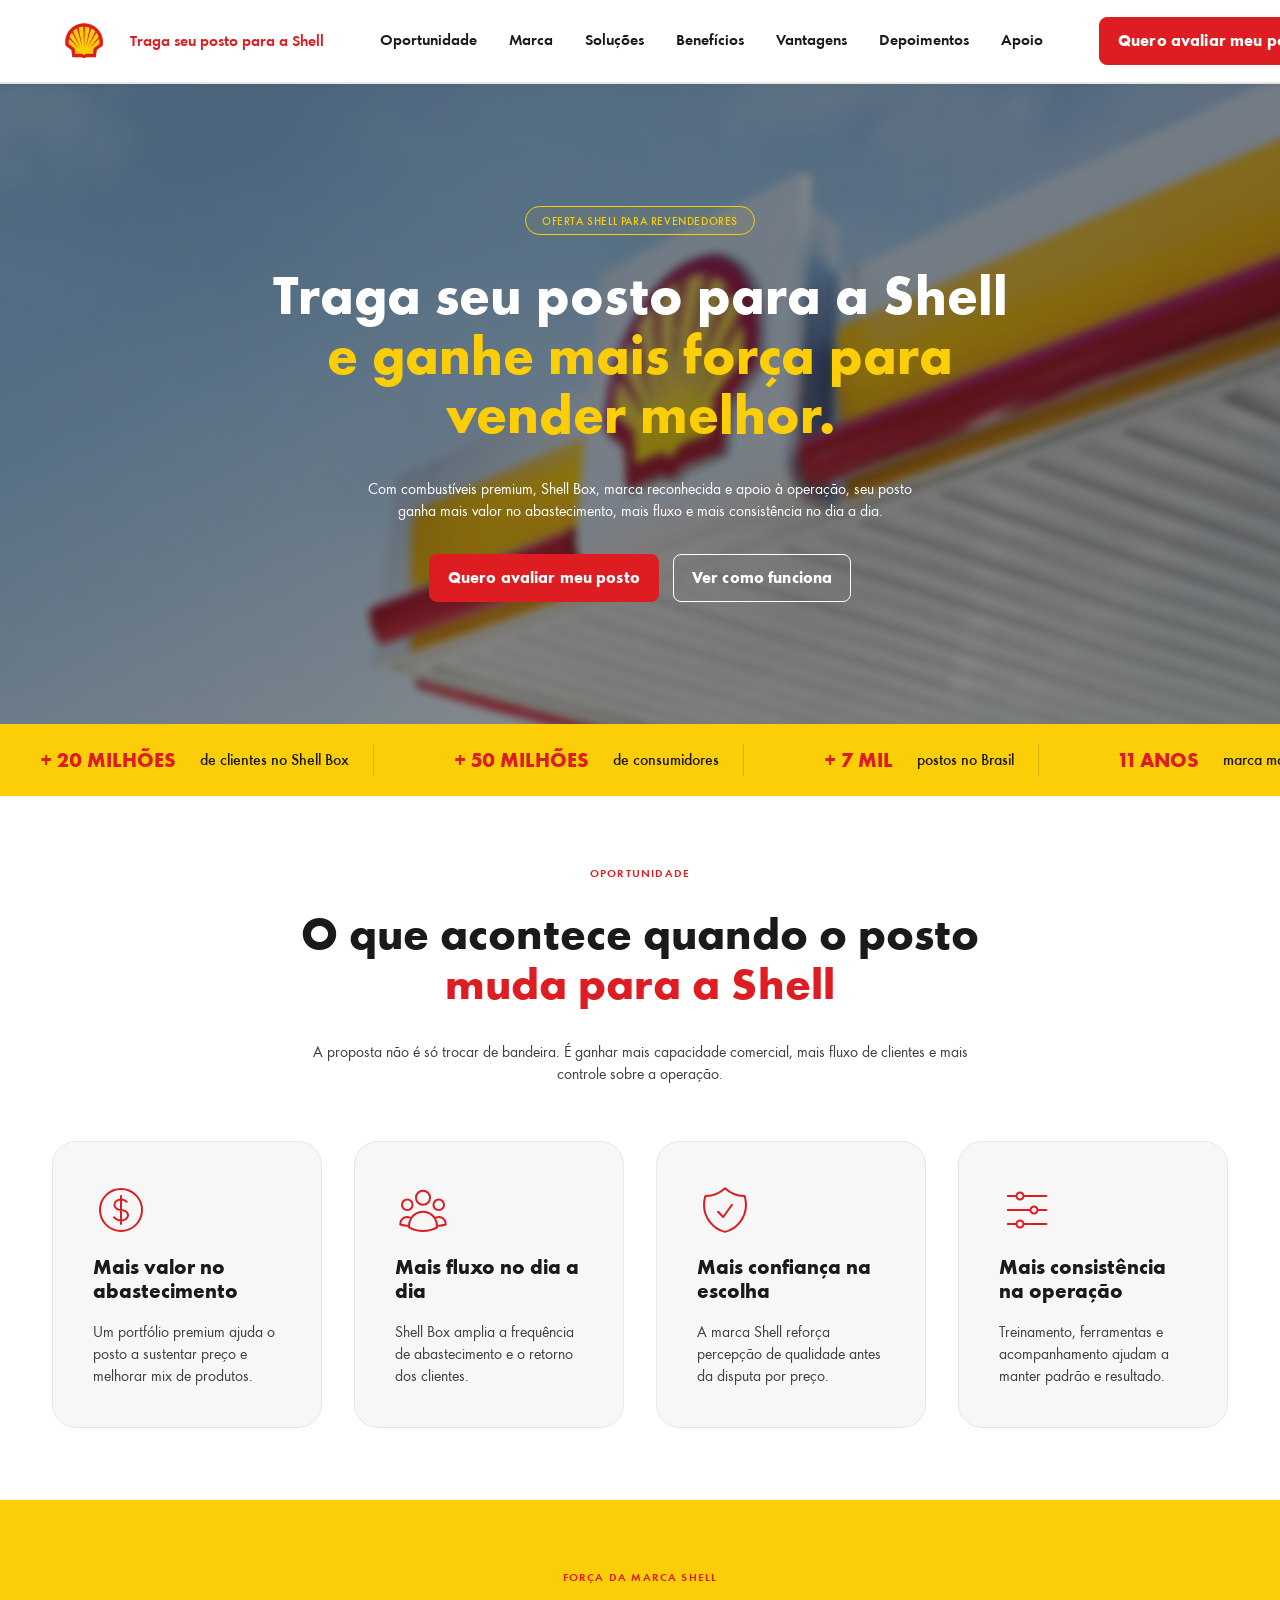
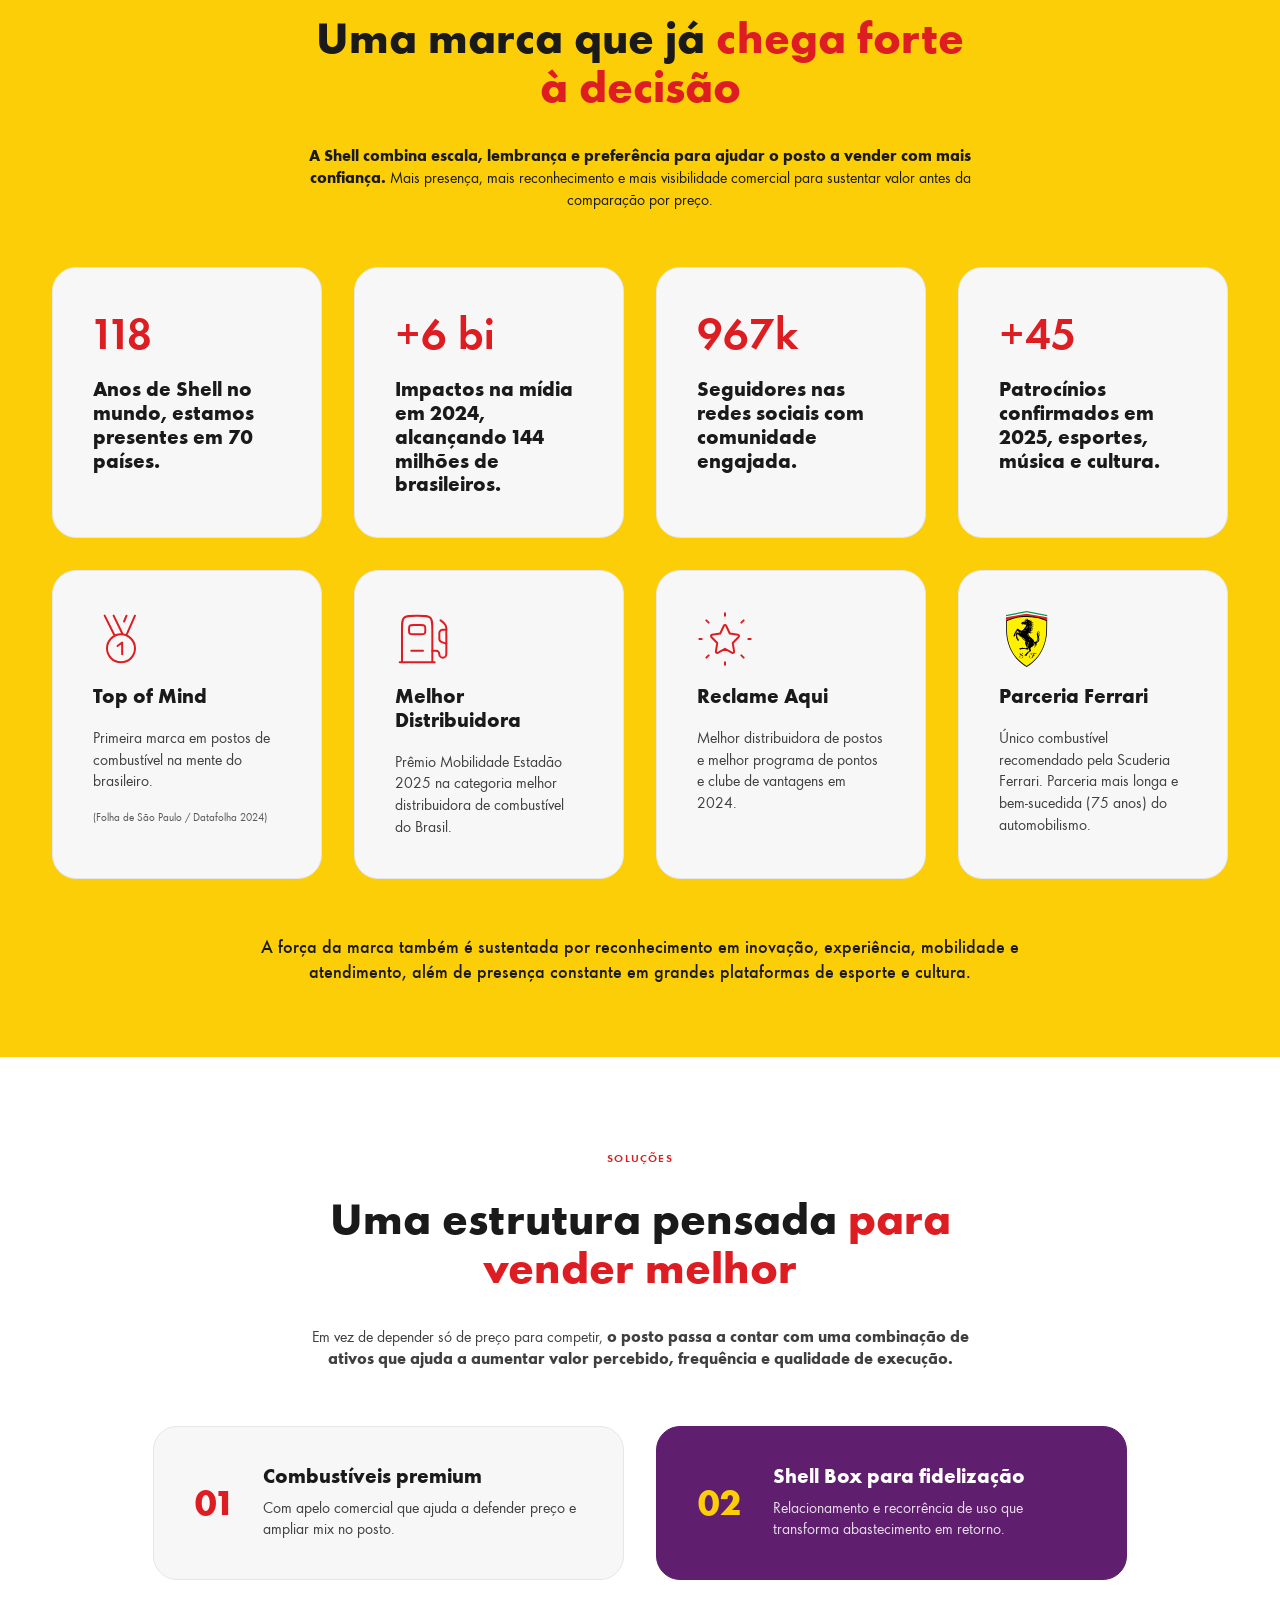
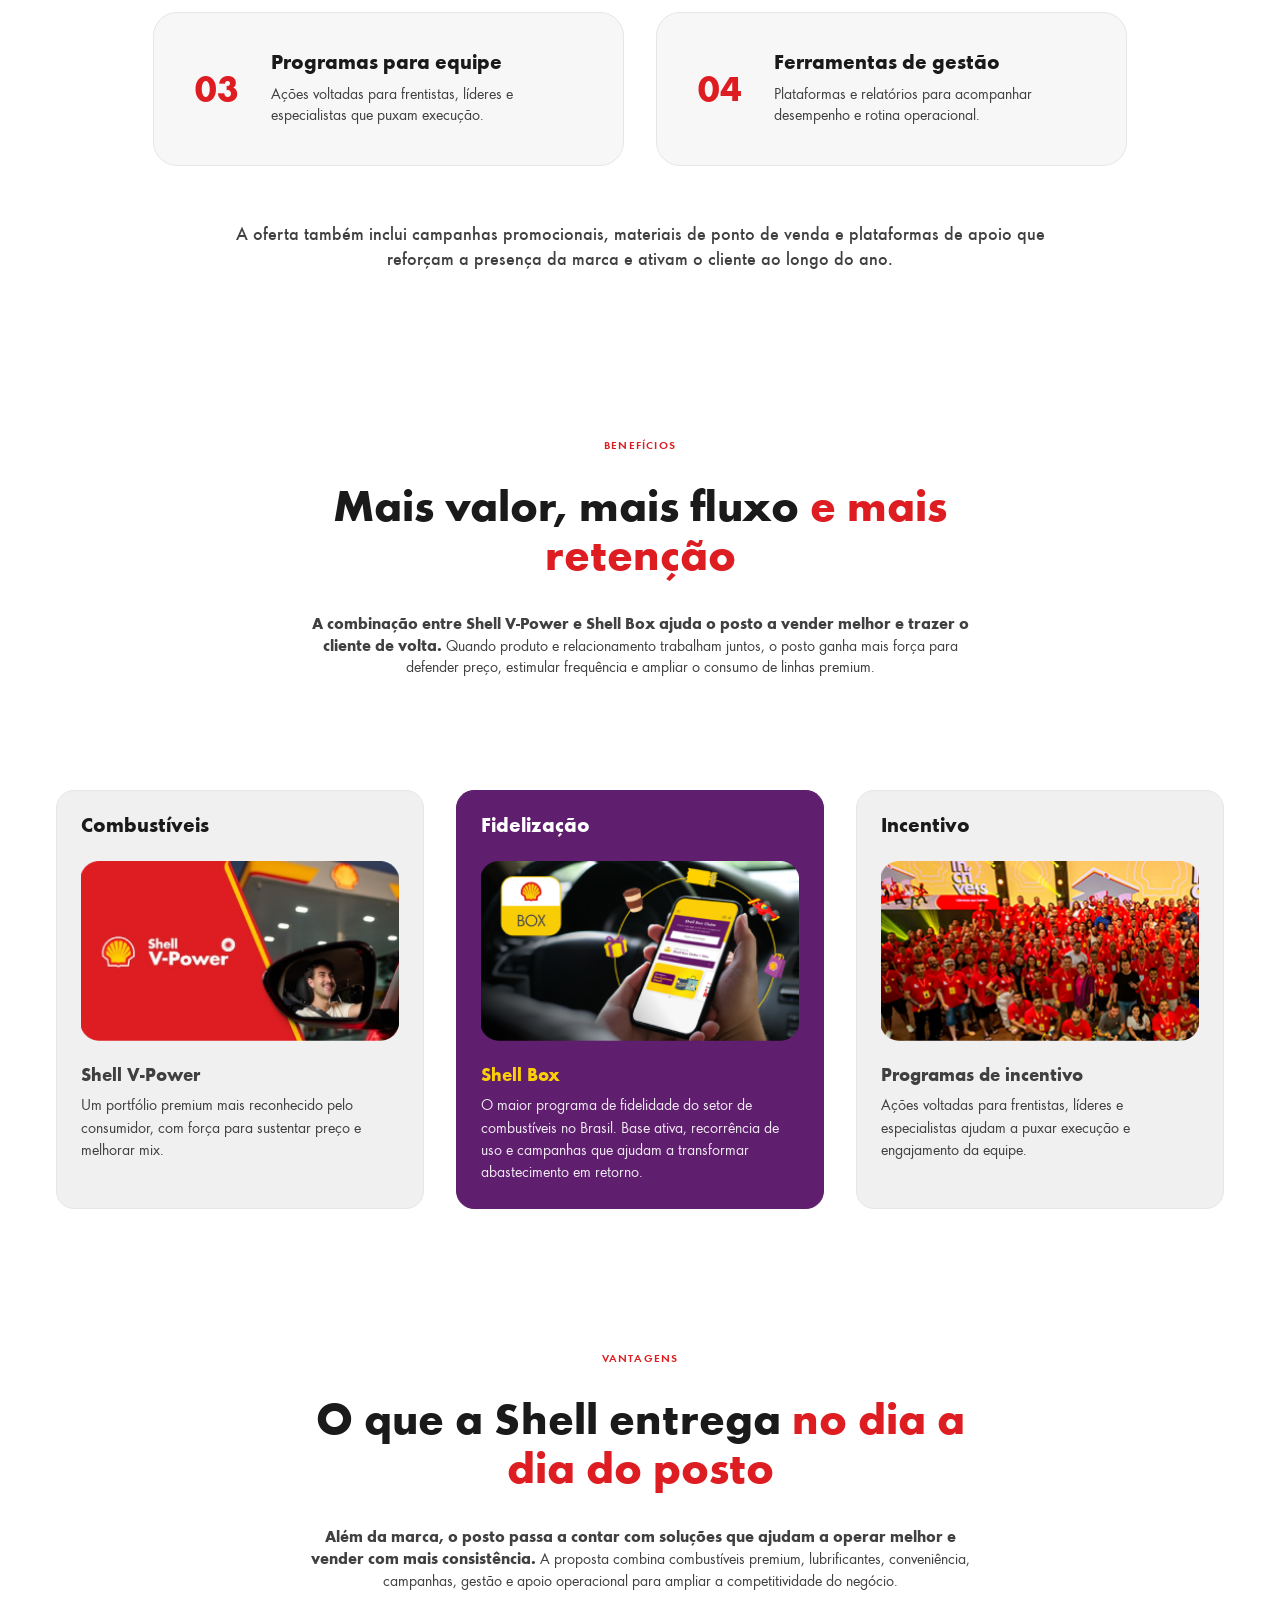
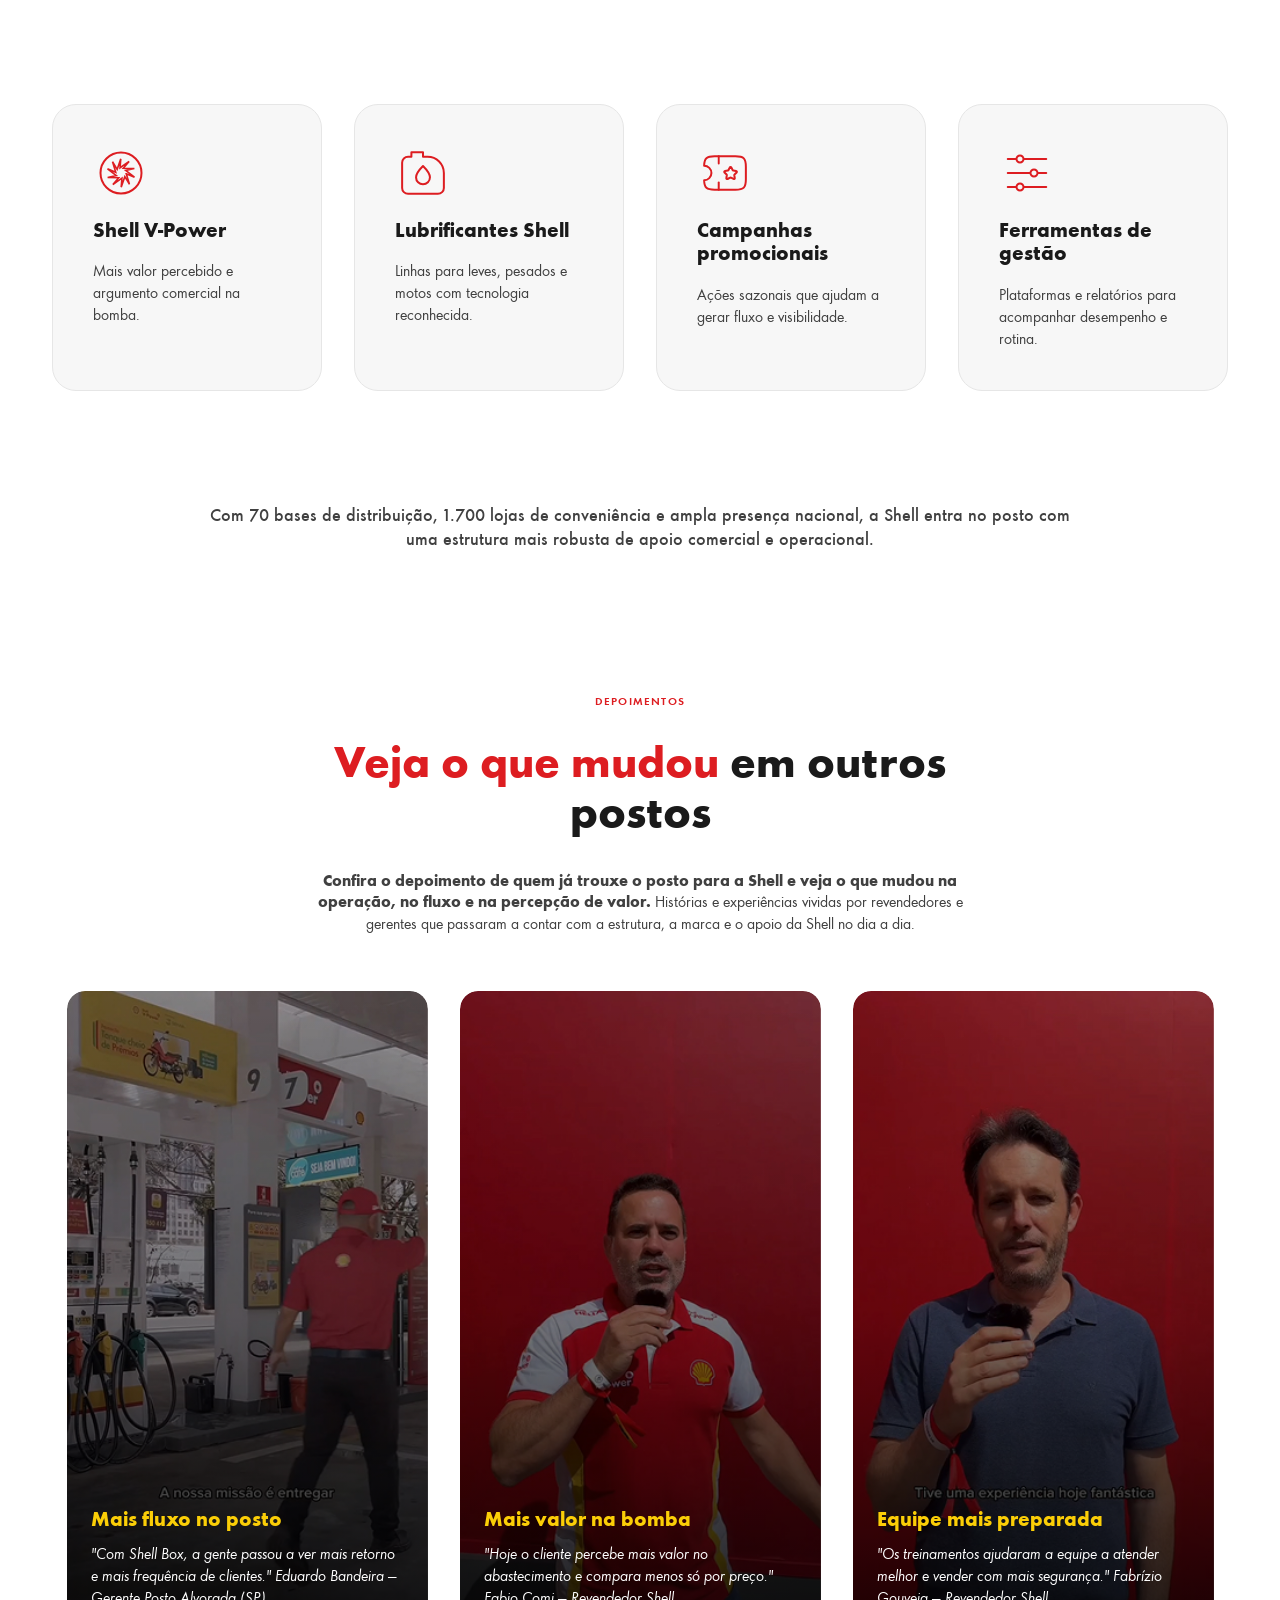
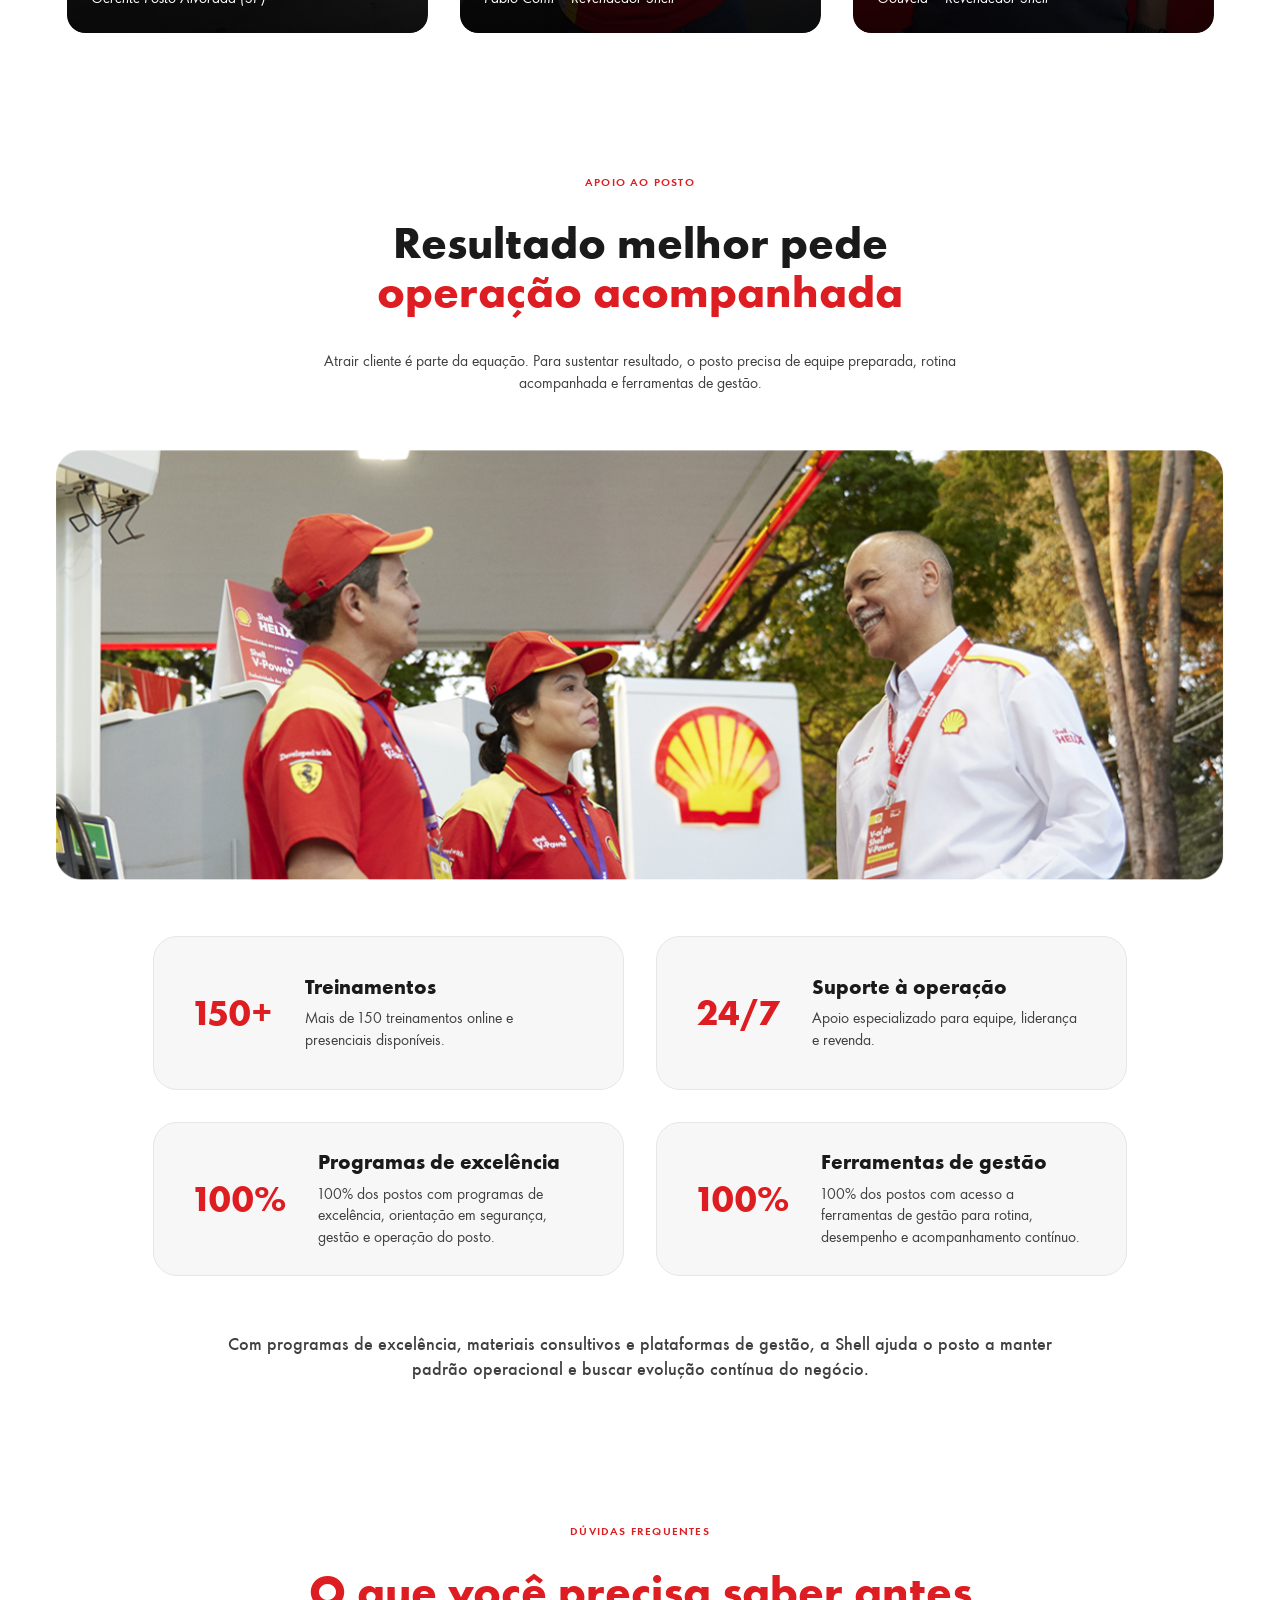
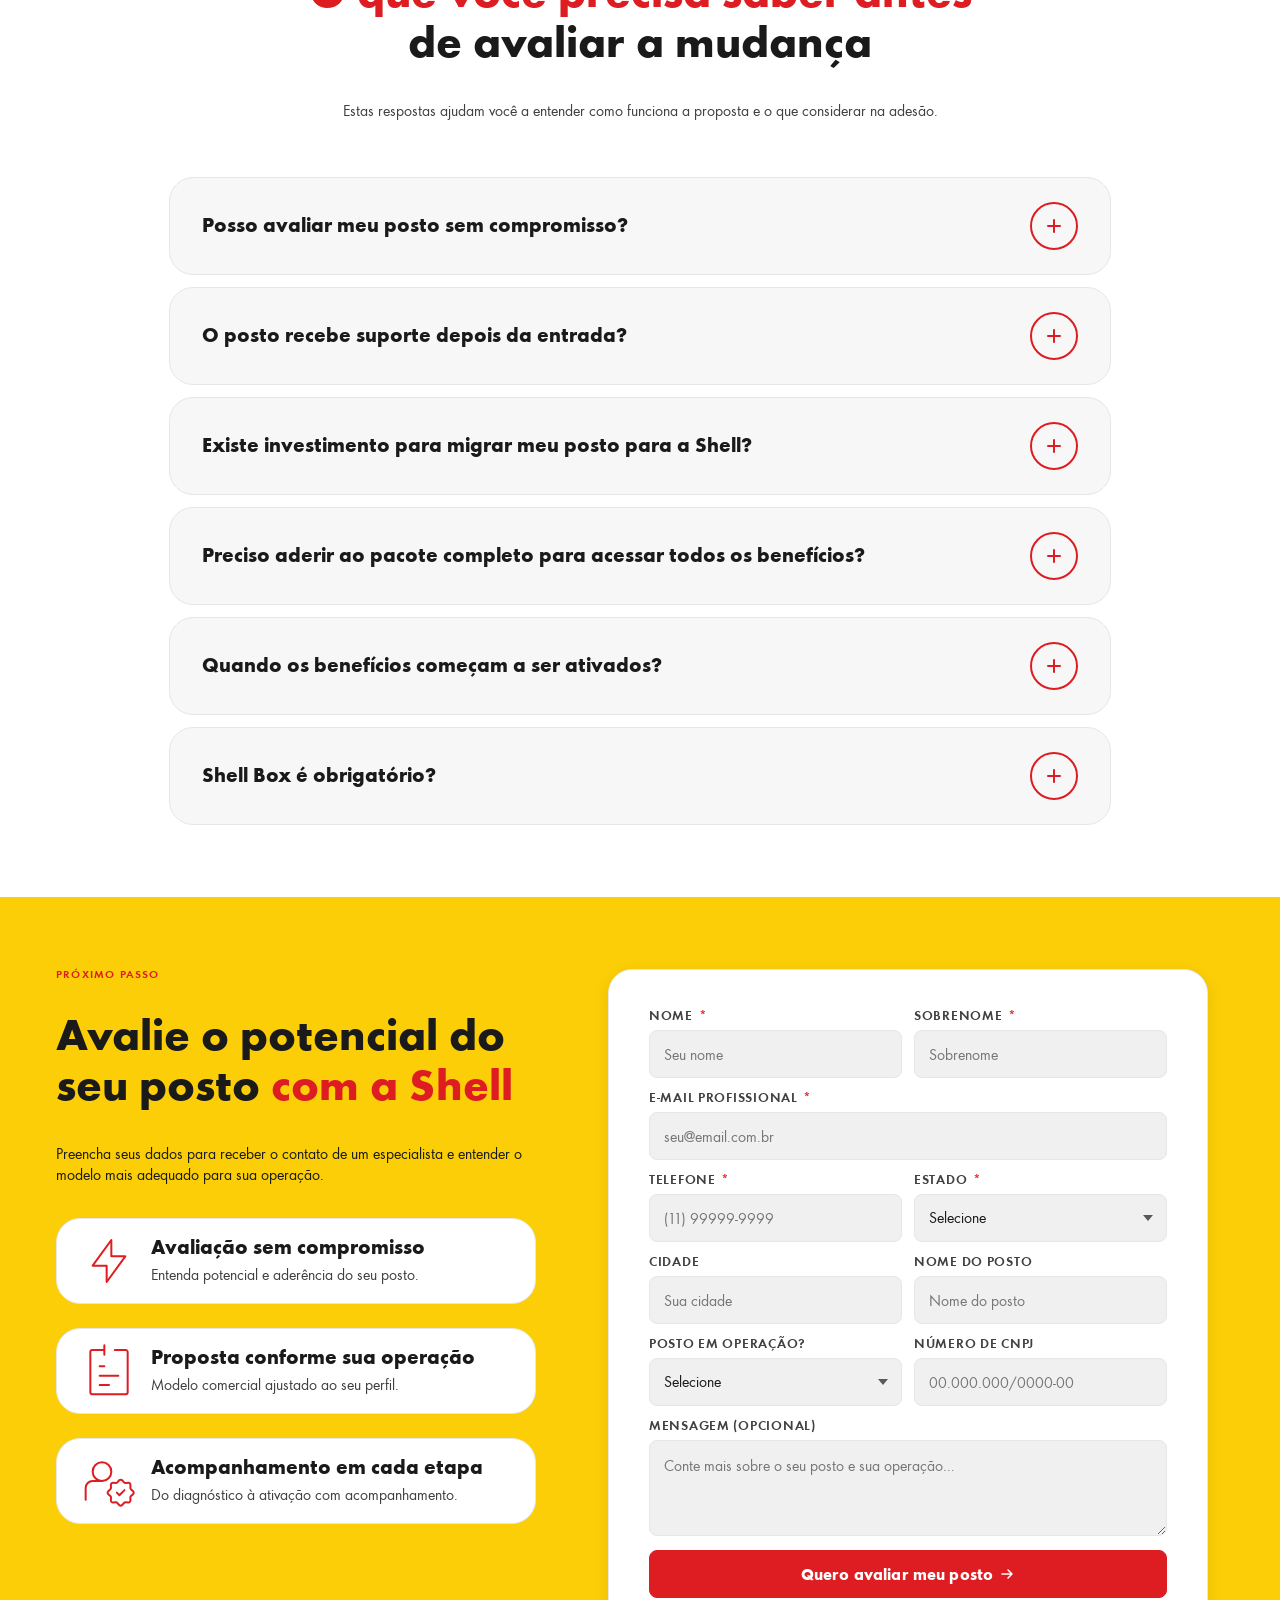
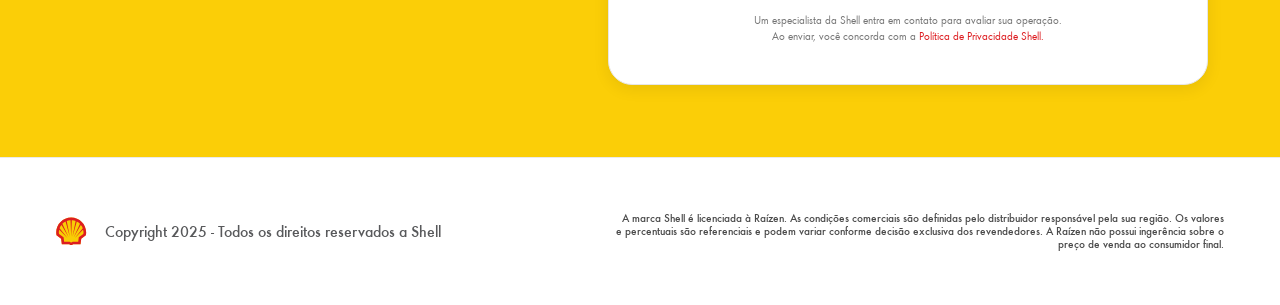
==== index.html @ ce82bbb5 "Add files via upload" ====
<!DOCTYPE html>
<html lang="pt-BR">
<head>
  <meta charset="UTF-8">
  <meta name="viewport" content="width=device-width, initial-scale=1.0">
  <title>Oferta Integrada Shell — Traga seu posto para a Shell</title>
  <meta name="description" content="Com combustíveis premium, Shell Box, marca reconhecida e apoio à operação, seu posto ganha mais valor no abastecimento, mais fluxo e mais consistência no dia a dia.">

  <!-- Design System Shell -->
  <link rel="stylesheet" href="shell-ds.css">

  <style>
    /* ─── ESTILOS ESPECÍFICOS DA LANDING PAGE ───────────────
       Tudo que não pertence ao DS mas é específico desta página.
       Componentes reutilizáveis devem ir para shell-ds.css.
    ─────────────────────────────────────────────────────── */

    /* Reset de página */
    body {
      margin: 0;
      background: var(--white-100);
      color: var(--black-100);
      font-family: var(--font-body);
      font-size: var(--text-14);
      line-height: var(--lh-body);
      -webkit-font-smoothing: antialiased;
    }

    /* ── NAV — sticky behavior ── */
    .lp-nav {
      position: sticky;
      top: 0;
      z-index: 100;
      transition: box-shadow var(--t-base) var(--ease-out);
    }
    .lp-nav.scrolled {
      box-shadow: var(--shadow-md);
    }

    /* ── Nav links: ShellHeavy (weight 800) conforme briefing ── */
    .nav-link {
      font-weight: 800;
    }
    .nav-link.active {
      color: var(--red-100);
      text-decoration: underline;
      text-underline-offset: 4px;
      text-decoration-thickness: 2px;
    }

    /* ── NAV — mobile hamburger (oculto por padrão no desktop) ── */
    .nav-hamburger {
      display: none;
      flex-direction: column;
      gap: 5px;
      cursor: pointer;
      padding: 8px;
      background: none;
      border: none;
    }
    .nav-hamburger span {
      display: block;
      width: 22px;
      height: 2px;
      background: var(--black-100);
      border-radius: 2px;
      transition: transform var(--t-base) var(--ease-out), opacity var(--t-fast);
    }

    /* ── NAV — drawer mobile ── */
    .nav-mobile-drawer {
      display: none;
      position: fixed;
      inset: 84px 0 0 0;
      background: var(--white-100);
      border-top: 1px solid var(--border);
      padding: var(--sp-24) var(--sp-32);
      flex-direction: column;
      gap: var(--sp-8);
      z-index: 99;
      box-shadow: var(--shadow-lg);
    }
    .nav-mobile-drawer.open { display: flex; }
    .nav-mobile-drawer .nav-link {
      font-size: var(--text-16);
      padding: var(--sp-12) 0;
      border-bottom: 1px solid var(--border);
    }
    .nav-mobile-drawer .btn {
      margin-top: var(--sp-12);
      width: 100%;
      justify-content: center;
    }

    /* ── Responsivo ── */
    @media (max-width: 1024px) {
      .nav-links  { display: none; }
      .nav-hamburger { display: flex; }
    }

    /* Mobile: ocultar tagline, manter CTA + hamburger */
    @media (max-width: 768px) {
      .nav { padding: 0 var(--sp-24); }
      .nav-brand { display: none; }
      #nav-cta-desktop {
        font-size: 12px;
        padding: 0 12px;
        height: 40px;
        white-space: nowrap;
      }
    }


    /* ═══════════════════════════════════════════
       HERO — Section [hero] node 11:734
    ═══════════════════════════════════════════ */

    /* ── Hero body: 640px com foto de fundo ── */
    .hero-body {
      position: relative;
      height: 640px;
      display: flex;
      align-items: center;
      justify-content: center;
      overflow: hidden;
    }

    /* ── Foto + overlay ── */
    .hero-bg {
      position: absolute;
      inset: 0;
      z-index: 0;
    }
    .hero-bg-img {
      width: 100%;
      height: 100%;
      object-fit: cover;
      object-position: center top;
      display: block;
    }
    .hero-bg-overlay {
      position: absolute;
      inset: 0;
      background: rgba(26, 26, 26, 0.50); /* Figma: neutral/black 50% */
    }

    /* ── Conteúdo centralizado ── */
    .hero-content {
      position: relative;
      z-index: 1;
      display: flex;
      flex-direction: column;
      align-items: center;
      gap: var(--sp-32);
      text-align: center;
      max-width: 736px;   /* Figma: px 296 cada lado de 1328px inner */
      width: 100%;
      padding: 0;
    }

    /* ── Kicker pill ── */
    .hero-kicker {
      display: inline-flex;
      align-items: center;
      justify-content: center;
      padding: 9px 16px 8px;
      border: 1px solid var(--yellow-100);
      border-radius: 50px;
      background: rgba(251, 206, 7, 0.05);
      font-family: var(--font-heading);
      font-weight: 500;
      font-size: var(--text-10);
      color: var(--yellow-100);
      text-transform: uppercase;
      letter-spacing: 0.06em;
      white-space: nowrap;
      line-height: 1;
    }

    /* ── H1 ── */
    .hero-h1 {
      font-family: var(--font-heading);
      font-weight: 700;
      font-size: var(--text-48);
      line-height: 1.24;
      margin: 0;
    }
    .hero-h1-white  { color: var(--white-100); }
    .hero-h1-yellow { color: var(--yellow-100); }

    /* ── Subtítulo ── */
    .hero-sub {
      font-family: var(--font-body);
      font-weight: 400;
      font-size: var(--text-14);
      color: var(--white-100);
      line-height: var(--lh-body);
      margin: 0;
      max-width: 560px;
    }

    /* ── CTAs ── */
    .hero-ctas {
      display: flex;
      gap: 14px;
      align-items: center;
      justify-content: center;
      flex-wrap: wrap;
    }

    /* ── Footer amarelo: marquee ── */
    .hero-footer {
      background: var(--yellow-100);
      height: 72px;
      overflow: hidden;
      display: flex;
      align-items: center;
    }
    .hero-footer .marquee-track {
      background: transparent;
      padding: 0;
      flex: 1;
    }
    .hero-footer .marquee-item {
      color: var(--black-100);
      font-size: var(--text-14);
      font-weight: 500;
      text-transform: none;
      letter-spacing: 0;
      gap: var(--sp-24);
    }
    .hero-footer .marquee-item strong {
      font-family: var(--font-heading);
      font-weight: 700;
      font-size: var(--text-18);
      color: var(--red-100);
      text-transform: uppercase;
      display: block;
      line-height: 1;
    }
    .hero-footer .marquee-sep {
      background: rgba(0,0,0,0.15);
      width: 1px;
      height: 32px;
      border-radius: 0;
      flex-shrink: 0;
    }
    /* ── Responsivo ── */
    @media (max-width: 1024px) {
      .hero-content { max-width: 100%; }
      .hero-h1 { font-size: var(--text-40); }
    }
    @media (max-width: 768px) {
      .hero-body { height: 560px; }
      .hero-content { padding: 0 var(--sp-24); gap: var(--sp-24); }
      .hero-h1 { font-size: 32px; }
    }
    @media (max-width: 480px) {
      .hero-h1 { font-size: 28px; }
      .hero-ctas { flex-direction: column; width: 100%; }
      .hero-ctas .btn { width: 100%; justify-content: center; }
    }


    /* ═══════════════════════════════════════════
       LAYOUT HELPERS — usados em todas as seções
    ═══════════════════════════════════════════ */
    .lp-section {
      background: var(--white-100);
      padding: 72px 0;
    }
    .lp-section-yellow { background: var(--yellow-100); }
    .lp-section-gray   { background: var(--bg-1); }
    .lp-section-dark   { background: var(--black-100); }

    .lp-container {
      max-width: 1440px;
      margin: 0 auto;
      padding: 0 var(--sp-56);
      display: flex;
      flex-direction: column;
      gap: var(--sp-56);
      align-items: center;
    }

    /* título de seção: stag + h2 + desc, centralizado */
    .lp-title-block {
      display: flex;
      flex-direction: column;
      gap: var(--sp-32);
      align-items: center;
      text-align: center;
      max-width: 680px;
      width: 100%;
    }
    .lp-h2 {
      font-family: var(--font-heading);
      font-weight: 700;
      font-size: var(--text-40);
      line-height: 1.24;
      color: var(--black-100);
      margin: 0;
    }
    .lp-desc {
      font-family: var(--font-body);
      font-size: var(--text-14);
      color: var(--dark-gray);
      line-height: var(--lh-body);
      margin: 0;
    }
    .lp-desc-lg {
      font-family: var(--font-heading);
      font-weight: 500;
      font-size: var(--text-16);
      color: var(--dark-gray);
      line-height: var(--lh-body);
      text-align: center;
      max-width: 860px;
      margin: 0;
    }

    /* grade de 4 pillars */
    .lp-pillars-4 {
      display: grid;
      grid-template-columns: repeat(4, 270px);
      gap: var(--sp-32);
      justify-content: center;
    }

    /* grade de 2x2 mstrip-number */
    .lp-mstrip-2x2 {
      display: grid;
      grid-template-columns: repeat(2, 471px);
      gap: var(--sp-32);
      justify-content: center;
    }

    @media (max-width: 1200px) {
      .lp-pillars-4 { grid-template-columns: repeat(2, 1fr); }
    }
    @media (max-width: 768px) {
      .lp-container { padding: 0 var(--sp-24); }
      .lp-section   { padding: var(--sp-56) 0; }
      .lp-h2        { font-size: var(--text-32); }
      .lp-pillars-4 { grid-template-columns: 1fr; }
      .lp-mstrip-2x2 { grid-template-columns: 1fr; }
    }

    /* ═══════════════════════════════════════════
       OPORTUNIDADE — node 68:163
    ═══════════════════════════════════════════ */
    /* usa apenas helpers acima + .pillar do DS */


    /* ═══════════════════════════════════════════
       MARCA — node 11:614
       bg: #FBCE07 | py: 72px
       Grid 4x2: linha 1 pillar-stat, linha 2 pillar-ícone
    ═══════════════════════════════════════════ */
    .lp-section-yellow { background: var(--yellow-100); }

    .lp-pillars-8 {
      display: grid;
      grid-template-columns: repeat(4, 270px);
      grid-template-rows: auto auto;
      gap: var(--sp-32);
      justify-content: center;
    }

    @media (max-width: 1200px) {
      .lp-pillars-8 { grid-template-columns: repeat(2, 1fr); }
    }
    @media (max-width: 768px) {
      .lp-pillars-8 { grid-template-columns: 1fr; }
    }


    /* ═══════════════════════════════════════════
       SOLUÇÕES — node 89:2737
       py: 96px | bg: branco
       Grid 2x2 de mstrip-number (471px x 154px)
       Card 02: bg Shell Box roxo #5F1E6E
    ═══════════════════════════════════════════ */
    .mstrip-number {
      background: var(--bg-1);
      border: 1px solid var(--border);
      border-radius: var(--radius-24);
      padding: 0 var(--sp-40);
      height: 154px;
      display: flex;
      align-items: center;
      justify-content: center;
      transition: transform var(--t-base) var(--ease-out),
                  box-shadow var(--t-base) var(--ease-out);
    }
    .mstrip-number:hover {
      transform: translateY(-3px);
      box-shadow: var(--shadow-md);
    }
    /* inner wrapper: número + coluna de texto, lado a lado */
    .mstrip-inner {
      display: flex;
      align-items: center;
      gap: var(--sp-32);
      width: 100%;
    }
    .mstrip-num {
      font-family: var(--font-heading);
      font-weight: 700;
      font-size: var(--text-32);
      color: var(--red-100);
      line-height: 1;
      flex-shrink: 0;
      white-space: nowrap;
    }
    .mstrip-text {
      display: flex;
      flex-direction: column;
      gap: var(--sp-8);
      flex: 1;
      min-width: 0;
      height: 74px;
      justify-content: center;
    }
    .mstrip-number.mstrip-purple {
      background: var(--shell-box-purple);
      border-color: var(--shell-box-purple);
    }
    .mstrip-purple .mstrip-num   { color: var(--yellow-100); }
    .mstrip-purple .mstrip-title { color: var(--white-100); }
    .mstrip-purple .mstrip-desc  { color: rgba(255,255,255,0.85); }

    /* ── BENEFÍCIOS — comp-Box cards ── */
    .beneficios-grid {
      display: grid;
      grid-template-columns: repeat(3, 1fr);
      gap: var(--sp-32);
      margin-top: var(--sp-56);
      width: 100%;
    }
    .comp-box {
      background: #f0f0f0;
      border: 1px solid var(--border);
      border-radius: var(--radius-18);
      padding: var(--sp-24);
      display: flex;
      flex-direction: column;
      gap: var(--sp-24);
    }
    .comp-box-purple {
      background: var(--shell-box-purple);
      border-color: var(--shell-box-purple);
    }
    .comp-box-label {
      font-family: var(--font-heading);
      font-weight: 700;
      font-size: var(--text-18);
      color: var(--black-100);
      line-height: 1.2;
      margin: 0;
    }
    .comp-box-purple .comp-box-label {
      color: var(--white-100);
    }
    .comp-box-img {
      width: 100%;
      border-radius: var(--radius-12);
      overflow: hidden;
      aspect-ratio: 312 / 177;
    }
    .comp-box-img img {
      width: 100%;
      height: 100%;
      object-fit: cover;
      display: block;
    }
    .comp-box-body {
      display: flex;
      flex-direction: column;
      gap: var(--sp-8);
      flex: 1;
    }
    .comp-box-title {
      font-family: var(--font-heading);
      font-weight: 700;
      font-size: var(--text-16);
      color: var(--dark-gray);
      line-height: 1.32;
      margin: 0;
    }
    .comp-box-desc {
      font-family: var(--font-body);
      font-size: var(--text-14);
      color: var(--dark-gray);
      line-height: 1.6;
      margin: 0;
    }
    .comp-box-purple .comp-box-title {
      color: var(--yellow-100);
    }
    .comp-box-purple .comp-box-desc {
      color: rgba(255,255,255,0.9);
    }

    /* ── VANTAGENS — pillar cards ── */
    .pillar-vantagem {
      background: #f7f7f7;
      border: 1px solid var(--border);
      border-radius: var(--radius-24);
      padding: var(--sp-40);
      display: flex;
      flex-direction: column;
      gap: 18px;
      align-self: stretch;
      transition: transform var(--t-base) var(--ease-out),
                  box-shadow var(--t-base) var(--ease-out);
    }
    .pillar-vantagem:hover {
      transform: translateY(-3px);
      box-shadow: var(--shadow-md);
    }
    .pillar-vantagem-icon {
      width: 56px;
      height: 56px;
      flex-shrink: 0;
    }
    .pillar-vantagem-icon img {
      width: 56px;
      height: 56px;
      display: block;
    }
    .pillar-vantagem-body {
      display: flex;
      flex-direction: column;
      gap: 18px;
    }
    .pillar-vantagem-title {
      font-family: var(--font-heading);
      font-weight: 700;
      font-size: var(--text-18);
      color: var(--black-100);
      line-height: 1.32;
      margin: 0;
    }
    .pillar-vantagem-desc {
      font-family: var(--font-body);
      font-size: var(--text-14);
      color: var(--dark-gray);
      line-height: 1.56;
      margin: 0;
    }

    /* ── DEPOIMENTOS — image cards ── */
    .dep-grid {
      display: grid;
      grid-template-columns: repeat(3, 361px);
      gap: var(--sp-32);
      justify-content: center;
    }
    .dep-card {
      border-radius: var(--radius-18);
      overflow: hidden;
    }
    .dep-img-wrap {
      position: relative;
      aspect-ratio: 9 / 16;
      overflow: hidden;
      border-radius: var(--radius-18);
    }
    .dep-img {
      width: 100%;
      height: 100%;
      object-fit: cover;
      object-position: center top;
      display: block;
      transition: transform var(--t-slow) var(--ease-out);
    }
    .dep-card:hover .dep-img { transform: scale(1.03); }
    .dep-overlay {
      position: absolute;
      inset: 0;
      background: linear-gradient(to top, rgba(0,0,0,0.80) 0%, rgba(0,0,0,0.20) 50%, rgba(0,0,0,0) 100%);
      pointer-events: none;
    }
    .dep-text {
      position: absolute;
      bottom: 0; left: 0; right: 0;
      padding: var(--sp-24);
      display: flex;
      flex-direction: column;
      gap: var(--sp-12);
    }
    .dep-title {
      font-family: var(--font-heading);
      font-weight: 700;
      font-size: var(--text-18);
      color: var(--yellow-100);
      line-height: var(--lh-normal);
      margin: 0;
    }
    .dep-quote {
      font-family: var(--font-body);
      font-style: italic;
      font-size: var(--text-14);
      color: var(--white-100);
      line-height: var(--lh-body);
      margin: 0;
    }
    @media (max-width: 1200px) {
      .dep-grid { grid-template-columns: repeat(2, 1fr); }
      .dep-grid .dep-card:last-child { display: none; }
    }
    @media (max-width: 768px) {
      .dep-grid { grid-template-columns: 1fr; }
      .dep-grid .dep-card:last-child { display: block; }
      .dep-img-wrap { aspect-ratio: 4 / 3; }
    }

    /* ── APOIO — imagem treinamento ── */
    .apoio-img-wrap {
      width: 100%;
      border-radius: var(--radius-18);
      overflow: hidden;
    }
    .apoio-img {
      display: block;
      width: 100%;
      height: auto;
      object-fit: cover;
    }
    @media (max-width: 1024px) {
      .beneficios-grid {
        grid-template-columns: 1fr;
        max-width: 480px;
        margin-left: auto;
        margin-right: auto;
      }
    }
    .mstrip-title {
      font-family: var(--font-heading);
      font-weight: 700;
      font-size: var(--text-18);
      color: var(--black-100);
      line-height: var(--lh-normal);
    }
    .mstrip-desc {
      font-size: var(--text-14);
      font-family: var(--font-body);
      color: var(--dark-gray);
      line-height: var(--lh-body);
    }
    .lp-mstrip-2x2 {
      display: grid;
      grid-template-columns: repeat(2, 471px);
      gap: var(--sp-32);
      justify-content: center;
    }
    @media (max-width: 1100px) {
      .lp-mstrip-2x2 { grid-template-columns: 1fr; }
    }


    /* ══ FAQ — details/summary (autossuficiente, sem JS) ══ */
    .faq-list {
      display: flex;
      flex-direction: column;
      gap: 12px;
      width: 100%;
      max-width: 942px;
    }
    .faq-dt {
      background: var(--bg-1);
      border: 1px solid var(--border);
      border-radius: var(--radius-24);
      overflow: hidden;
      transition: box-shadow var(--t-base) var(--ease-out);
    }
    .faq-dt:hover { box-shadow: var(--shadow-sm); }
    .faq-dt[open] { box-shadow: var(--shadow-sm); }

    /* remover triângulo padrão do browser */
    .faq-dt-header {
      list-style: none;
      display: flex;
      align-items: center;
      justify-content: space-between;
      gap: var(--sp-24);
      padding: var(--sp-24) var(--sp-32);
      cursor: pointer;
      user-select: none;
    }
    .faq-dt-header::-webkit-details-marker { display: none; }

    .faq-dt-question {
      font-family: var(--font-heading);
      font-size: var(--text-18);
      font-weight: 700;
      color: var(--black-100);
      line-height: var(--lh-normal);
      flex: 1;
    }

    .faq-dt-icon {
      width: 48px;
      height: 48px;
      border-radius: 50%;
      border: 2px solid var(--red-100);
      color: var(--red-100);
      display: flex;
      align-items: center;
      justify-content: center;
      flex-shrink: 0;
      transition: background var(--t-base) var(--ease-out),
                  color var(--t-base) var(--ease-out),
                  transform var(--t-base) var(--ease-spring);
    }
    .faq-dt-header:hover .faq-dt-icon {
      background: var(--red-10);
    }
    /* quando aberto: ícone fica vermelho preenchido e rotaciona para × */
    .faq-dt[open] .faq-dt-icon {
      background: var(--red-100);
      color: var(--white-100);
      transform: rotate(45deg);
    }

    .faq-dt-body {
      padding: 0 var(--sp-32) var(--sp-24);
      font-family: var(--font-body);
      font-size: var(--text-14);
      color: var(--dark-gray);
      line-height: var(--lh-loose);
      border-top: 1px solid var(--border);
      margin: 0 var(--sp-32);
      padding-top: var(--sp-18);
      margin-bottom: var(--sp-24);
    }


    /* ═══════════════════════════════════════════
       CONTATO — node 99:1423
       bg: #FBCE07 | py: 72px
       Layout: 2 colunas — esquerda título+bullets, direita fbox
    ═══════════════════════════════════════════ */
    .contato-grid {
      display: grid;
      grid-template-columns: 480px 600px;
      gap: 72px;
      align-items: start;
      width: 100%;
    }

    /* coluna esquerda */
    .contato-left {
      display: flex;
      flex-direction: column;
      gap: var(--sp-32);
    }
    .contato-left .lp-h2 {
      text-align: left;
      font-size: var(--text-40);
    }
    .contato-left .lp-desc {
      text-align: left;
      color: var(--black-100);
    }

    /* bullets mstrip-image */
    .contato-bullets {
      display: flex;
      flex-direction: column;
      gap: var(--sp-24);
    }
    .contato-bullet {
      background: var(--white-100);
      border: 1px solid var(--border);
      border-radius: var(--radius-24);
      padding: var(--sp-14) var(--sp-24);
      display: flex;
      align-items: center;
      gap: var(--sp-14);
      transition: transform var(--t-base) var(--ease-out),
                  box-shadow var(--t-base) var(--ease-out);
    }
    .contato-bullet:hover {
      transform: translateY(-2px);
      box-shadow: var(--shadow-md);
    }
    .contato-bullet-icon {
      width: 56px;
      height: 56px;
      flex-shrink: 0;
    }
    .contato-bullet-title {
      font-family: var(--font-heading);
      font-weight: 700;
      font-size: var(--text-18);
      color: var(--black-100);
      line-height: var(--lh-normal);
    }
    .contato-bullet-desc {
      font-family: var(--font-body);
      font-size: var(--text-14);
      color: var(--dark-gray);
      line-height: var(--lh-body);
      margin-top: 4px;
    }

    /* fbox — formulário */
    .contato-fbox {
      background: var(--white-100);
      border: 1px solid var(--border);
      border-radius: var(--radius-24);
      padding: var(--sp-40);
      box-shadow: var(--shadow-md);
      display: flex;
      flex-direction: column;
      gap: 14px;
    }

    /* responsivo */
    @media (max-width: 1200px) {
      .contato-grid {
        grid-template-columns: 1fr;
        gap: var(--sp-48);
      }
      .contato-left .lp-h2 { font-size: var(--text-32); }
    }
    @media (max-width: 768px) {
      .contato-fbox { padding: var(--sp-24); }
    }


    /* ═══════════════════════════════════════════
       FOOTER — node 128:2731
       bg: branco | border-top: 1.5px #EAEAEA
       altura: 147px | px: 56px
       Esquerda: logo + copyright
       Direita: disclaimer legal 608px
    ═══════════════════════════════════════════ */
    .lp-footer {
      background: var(--white-100);
      border-top: 1.5px solid #EAEAEA;
      width: 100%;
    }
    .lp-footer-inner {
      max-width: 1440px;
      margin: 0 auto;
      padding: 0 var(--sp-56);
      height: 147px;
      display: flex;
      align-items: center;
      justify-content: space-between;
      gap: var(--sp-32);
    }
    .lp-footer-left {
      display: flex;
      align-items: center;
      gap: var(--sp-18);
      flex-shrink: 0;
    }
    .lp-footer-logo {
      width: 31px;
      height: 29px;
      flex-shrink: 0;
    }
    .lp-footer-copyright {
      font-family: var(--font-heading);
      font-weight: 500;
      font-size: var(--text-14);
      color: #58595B;
      line-height: 1.3;
      white-space: nowrap;
    }
    .lp-footer-disclaimer {
      font-family: var(--font-heading);
      font-weight: 500;
      font-size: var(--text-10);
      color: #4A4A4A;
      line-height: 1.3;
      max-width: 608px;
      text-align: right;
    }

    @media (max-width: 1024px) {
      .lp-footer-inner {
        height: auto;
        padding: var(--sp-24) var(--sp-32);
        flex-direction: column;
        align-items: flex-start;
        gap: var(--sp-18);
      }
      .lp-footer-disclaimer { text-align: left; max-width: 100%; }
    }
    @media (max-width: 768px) {
      .lp-footer-inner { padding: var(--sp-24); }
    }

  </style>
</head>
<body>

  <!-- ═══════════════════════════════════════════
       NAV
       Figma node: 11:799
       Altura: 84px
       Fonte brand: ShellHeavy 14px, #DD1D21
       Fonte links: ShellMedium 14px, #1A1A1A
       Padding horizontal: 56px
       Borda inferior: 2px solid #E6E6E6
       Sombra: 0 2px 4px rgba(0,0,0,0.05)
  ═══════════════════════════════════════════ -->
  <header class="lp-nav" id="nav">
    <nav class="nav" aria-label="Navegação principal">

      <!-- Esquerda: logo + brand -->
      <div class="nav-left">
        <a href="#" aria-label="Início Shell" style="display:flex;align-items:center;gap:var(--sp-18);text-decoration:none;">
          <!-- Logo Shell SVG inline (fiel ao arquivo original) -->
          <div style="width:56px;height:56px;display:flex;align-items:center;justify-content:center;flex-shrink:0;">
            <svg width="39" height="36" viewBox="0 0 39 36" fill="none" xmlns="http://www.w3.org/2000/svg" aria-hidden="true">
              <path d="M16.8799 34.1661H7.31935L6.43335 27.08L0.63547 22.8632C0.383388 21.6232 0.255493 20.3609 0.255493 19.0949C0.255493 8.69653 8.69653 0.255493 19.0949 0.255493C29.4933 0.255493 37.9343 8.69468 37.9343 19.0949C37.9343 20.3609 37.8064 21.6232 37.5543 22.8632L31.7565 27.08L30.8705 34.1661H21.3099L20.7575 34.5664C20.2738 34.9186 19.6917 35.1077 19.0949 35.1077C18.4981 35.1077 17.9161 34.9186 17.4323 34.5664L16.8799 34.1661Z" stroke="white" stroke-width="0.511019" stroke-miterlimit="40"/>
              <path d="M16.8799 34.1661H7.31935L6.43335 27.08L0.63547 22.8632C0.383388 21.6231 0.255493 20.3609 0.255493 19.0949C0.255493 8.69653 8.69653 0.255493 19.0949 0.255493C29.4933 0.255493 37.9343 8.69468 37.9343 19.0949C37.9343 20.3609 37.8064 21.6231 37.5543 22.8632L31.7565 27.08L30.8705 34.1661H21.3099L20.7575 34.5664C20.2738 34.9186 19.6917 35.1077 19.0949 35.1077C18.4981 35.1077 17.9161 34.9186 17.4323 34.5664L16.8799 34.1661Z" fill="#F8CD05"/>
              <path d="M19.0949 0.255493C8.69653 0.255493 0.255493 8.69468 0.255493 19.0949C0.255493 20.3609 0.383388 21.6231 0.63547 22.8632L6.43335 27.08L7.31935 34.1661H16.8799L17.4323 34.5664C17.9161 34.9186 18.4981 35.1077 19.0949 35.1077C19.6917 35.1077 20.2738 34.9186 20.7575 34.5664L21.3099 34.1661H30.8705L31.7565 27.08L37.5543 22.8632C37.8064 21.6231 37.9343 20.3609 37.9343 19.0949C37.9343 8.69653 29.4933 0.255493 19.0949 0.255493ZM33.9418 15.8308C34.4015 16.8577 34.6369 17.9698 34.6369 19.0949C34.6369 19.7677 34.5535 20.4387 34.3829 21.0912L28.6592 25.2542L27.9567 30.8686H21.0078L19.979 31.6156C19.7214 31.8028 19.41 31.9048 19.0931 31.9048C18.7761 31.9048 18.4647 31.8047 18.2071 31.6156L17.1783 30.8686H10.2294L9.52692 25.2542L3.80317 21.0912C3.63636 20.4387 3.5511 19.7677 3.5511 19.0949C3.5511 17.9698 3.78835 16.8577 4.24617 15.8308L14.3795 26.0772L4.52791 13.9161C4.9153 12.3387 5.77349 10.9152 6.98756 9.83832L15.8197 25.08L7.99404 8.39255C9.00607 7.04503 10.4185 6.05338 12.0273 5.55478L17.4267 24.4739L13.4824 4.77443C14.6816 4.09789 16.0366 3.74201 17.4156 3.74201C17.7066 3.74201 17.9976 3.75869 18.2886 3.7902L19.0931 24.2756L19.8975 3.7902C20.1866 3.75869 20.4777 3.74201 20.7705 3.74201C22.1477 3.74201 23.5045 4.09789 24.7037 4.77443L20.7594 24.4739L26.1588 5.55478C27.7676 6.05338 29.18 7.04503 30.1939 8.39255L22.3683 25.08L31.1985 9.83832C32.4145 10.9171 33.2727 12.3387 33.6601 13.9161L23.8085 26.0772L33.9418 15.8308Z" fill="#DD1D21"/>
            </svg>
          </div>
          <!-- Brand text: ShellHeavy 14px vermelho -->
          <span class="nav-brand">Traga seu posto para a Shell</span>
        </a>
      </div>

      <!-- Centro: links de navegação -->
      <!-- ShellMedium 14px, #1A1A1A, padding horizontal 96px, justify-between -->
      <div class="nav-links" role="list">
        <a href="#s-valor"       class="nav-link" role="listitem">Oportunidade</a>
        <a href="#s-marca"       class="nav-link" role="listitem">Marca</a>
        <a href="#s-solucoes"    class="nav-link" role="listitem">Soluções</a>
        <a href="#s-beneficios"  class="nav-link" role="listitem">Benefícios</a>
        <a href="#s-vantagens"   class="nav-link" role="listitem">Vantagens</a>
        <a href="#s-depoimentos" class="nav-link" role="listitem">Depoimentos</a>
        <a href="#s-apoio"       class="nav-link" role="listitem">Apoio</a>
      </div>

      <!-- Direita: CTA + hamburger -->
      <div style="display:flex;align-items:center;gap:var(--sp-12);flex-shrink:0;">

        <!-- CTA: sempre visível (mobile + desktop) -->
        <a href="#s-contato" class="btn btn-red" id="nav-cta-desktop">
          Quero avaliar meu posto
        </a>

        <!-- Hamburger: apenas mobile -->
        <button class="nav-hamburger" id="nav-toggle" aria-label="Abrir menu" aria-expanded="false" aria-controls="nav-drawer">
          <span></span>
          <span></span>
          <span></span>
        </button>

      </div>

    </nav>

    <!-- Mobile drawer -->
    <div class="nav-mobile-drawer" id="nav-drawer" role="navigation" aria-label="Menu mobile">
      <a href="#s-valor"       class="nav-link">Oportunidade</a>
      <a href="#s-marca"       class="nav-link">Marca</a>
      <a href="#s-solucoes"    class="nav-link">Soluções</a>
      <a href="#s-beneficios"  class="nav-link">Benefícios</a>
      <a href="#s-vantagens"   class="nav-link">Vantagens</a>
      <a href="#s-depoimentos" class="nav-link">Depoimentos</a>
      <a href="#s-apoio"       class="nav-link">Apoio</a>
    </div>
  </header>

  <!-- ═══════════════════════════════════════════
       PRÓXIMAS SEÇÕES VÊM AQUI
       Hero        → #s-hero       (node 11:734)
       Oportunidade → #s-valor     (node 68:163)
       Marca       → #s-marca      (node 11:614)
       Soluções    → #s-solucoes   (node 89:2737)
       Benefícios  → #s-beneficios (node 91:2894)
       Vantagens   → #s-vantagens  (node 84:1854)
       Depoimentos → #s-depoimentos(node 93:3740)
       Apoio       → #s-apoio      (node 112:1479)
       FAQ         → #s-faq        (node 123:2320)
       Contato     → #s-contato    (node 99:1423)
       Footer      → footer        (node 128:2749)
  ═══════════════════════════════════════════ -->


  <!-- ═══════════════════════════════════════════
       HERO
       Figma node: 11:734
       Altura body: 640px | Footer: 72px
       Foto: shell-station.jpg com overlay rgba(26,26,26,0.5)
       H1: ShellBold 48px, branco + amarelo
       Sub: ShellBook 14px, branco
       Footer: bg #FBCE07, números ShellBold 18px vermelho uppercase
  ═══════════════════════════════════════════ -->
  <section id="s-hero" aria-labelledby="hero-heading">

    <!-- corpo do hero: foto + conteúdo centralizado -->
    <div class="hero-body">

      <!-- foto de fundo com overlay escuro -->
      <div class="hero-bg" aria-hidden="true">
        <img
          src="images/shell-station.jpg"
          alt=""
          class="hero-bg-img"
          fetchpriority="high"
        >
        <div class="hero-bg-overlay"></div>
      </div>

      <!-- conteúdo centralizado -->
      <div class="hero-content">

        <!-- kicker pill -->
        <div class="hero-kicker" aria-label="Oferta Shell para revendedores">
          Oferta Shell para revendedores
        </div>

        <!-- H1: branco + amarelo -->
        <h1 id="hero-heading" class="hero-h1">
          <span class="hero-h1-white">Traga seu posto para a Shell </span><span class="hero-h1-yellow">e ganhe mais força para vender melhor.</span>
        </h1>

        <!-- subtítulo -->
        <p class="hero-sub">
          Com combustíveis premium, Shell Box, marca reconhecida e apoio à operação, seu posto
          ganha mais valor no abastecimento, mais fluxo e mais consistência no dia a dia.
        </p>

        <!-- CTAs -->
        <div class="hero-ctas">
          <a href="#s-contato" class="btn btn-red">Quero avaliar meu posto</a>
          <a href="#s-valor"   class="btn btn-outline-white">Ver como funciona</a>
        </div>

      </div>
    </div>

    <!-- footer amarelo: marquee com os 4 números -->
    <div class="hero-footer" aria-label="Números da Shell no Brasil">
      <div class="marquee-track">
        <div class="marquee-inner marquee-slow">
          <div class="marquee-item"><strong>+ 20 milhões</strong>de clientes no Shell Box<span class="marquee-sep"></span></div>
          <div class="marquee-item"><strong>+ 50 milhões</strong>de consumidores<span class="marquee-sep"></span></div>
          <div class="marquee-item"><strong>+ 7 mil</strong>postos no Brasil<span class="marquee-sep"></span></div>
          <div class="marquee-item"><strong>11 anos</strong>marca mais valiosa do setor<span class="marquee-sep"></span></div>
          <!-- duplicado para loop contínuo -->
          <div class="marquee-item"><strong>+ 20 milhões</strong>de clientes no Shell Box<span class="marquee-sep"></span></div>
          <div class="marquee-item"><strong>+ 50 milhões</strong>de consumidores<span class="marquee-sep"></span></div>
          <div class="marquee-item"><strong>+ 7 mil</strong>postos no Brasil<span class="marquee-sep"></span></div>
          <div class="marquee-item"><strong>11 anos</strong>marca mais valiosa do setor<span class="marquee-sep"></span></div>
        </div>
      </div>
    </div>

  </section>


  <!-- ═══════════════════════════════════════════
       OPORTUNIDADE — node 68:163
       bg: branco | py: 72px | px: 56px
       4 pillars Default (ícone 56px + título + desc)
  ═══════════════════════════════════════════ -->
  <section id="s-valor">
    <div class="lp-section">
      <div class="lp-container">

        <div class="lp-title-block">
          <span class="stag stag-red">Oportunidade</span>
          <h2 class="lp-h2">O que acontece quando o posto <span style="color:var(--red-100);">muda para a Shell</span></h2>
          <p class="lp-desc">A proposta não é só trocar de bandeira. É ganhar mais capacidade comercial, mais fluxo de clientes e mais controle sobre a operação.</p>
        </div>

        <div class="lp-pillars-4">
          <div class="pillar hover-lift">
            <img src="images/icon-value.svg" alt="" width="56" height="56" class="pillar-icon">
            <div class="pillar-title">Mais valor no abastecimento</div>
            <div class="pillar-desc">Um portfólio premium ajuda o posto a sustentar preço e melhorar mix de produtos.</div>
          </div>
          <div class="pillar hover-lift">
            <img src="images/icon-frequency.svg" alt="" width="56" height="56" class="pillar-icon">
            <div class="pillar-title">Mais fluxo no dia a dia</div>
            <div class="pillar-desc">Shell Box amplia a frequência de abastecimento e o retorno dos clientes.</div>
          </div>
          <div class="pillar hover-lift">
            <img src="images/icon-shield.svg" alt="" width="56" height="56" class="pillar-icon">
            <div class="pillar-title">Mais confiança na escolha</div>
            <div class="pillar-desc">A marca Shell reforça percepção de qualidade antes da disputa por preço.</div>
          </div>
          <div class="pillar hover-lift">
            <img src="images/icon-control.svg" alt="" width="56" height="56" class="pillar-icon">
            <div class="pillar-title">Mais consistência na operação</div>
            <div class="pillar-desc">Treinamento, ferramentas e acompanhamento ajudam a manter padrão e resultado.</div>
          </div>
        </div>

      </div>
    </div>
  </section>


  <!-- ═══════════════════════════════════════════
       MARCA — node 11:614
       bg: amarelo | py: 72px | px: 56px
       Linha 1: 4 pillars com número grande (Variant2)
       Linha 2: 4 pillars com ícone SVG
  ═══════════════════════════════════════════ -->
  <section id="s-marca">
    <div class="lp-section lp-section-yellow">
      <div class="lp-container">

        <div class="lp-title-block">
          <span class="stag stag-red">Força da marca Shell</span>
          <h2 class="lp-h2" style="color:var(--black-100);">Uma marca que já <span style="color:var(--red-100);">chega forte à decisão</span></h2>
          <p class="lp-desc" style="color:var(--black-100);">
            <strong>A Shell combina escala, lembrança e preferência para ajudar o posto a vender com mais confiança.</strong>
            Mais presença, mais reconhecimento e mais visibilidade comercial para sustentar valor antes da comparação por preço.
          </p>
        </div>

        <!-- grid 4x2 -->
        <div class="lp-pillars-8">

          <!-- linha 1: números grandes (pillar-stat) -->
          <div class="pillar pillar-stat hover-lift">
            <div class="pillar-number">118</div>
            <div class="pillar-title">Anos de Shell no mundo, estamos presentes em 70 países.</div>
          </div>
          <div class="pillar pillar-stat hover-lift">
            <div class="pillar-number">+6 bi</div>
            <div class="pillar-title">Impactos na mídia em 2024, alcançando <strong>144 milhões de brasileiros</strong>.</div>
          </div>
          <div class="pillar pillar-stat hover-lift">
            <div class="pillar-number">967k</div>
            <div class="pillar-title">Seguidores nas redes sociais com <strong>comunidade engajada</strong>.</div>
          </div>
          <div class="pillar pillar-stat hover-lift">
            <div class="pillar-number">+45</div>
            <div class="pillar-title">Patrocínios confirmados em 2025, <strong>esportes, música e cultura</strong>.</div>
          </div>

          <!-- linha 2: ícones SVG -->
          <div class="pillar hover-lift">
            <img src="images/icon-medal.svg" alt="" width="56" height="56" class="pillar-icon">
            <div class="pillar-title">Top of Mind</div>
            <div class="pillar-desc">Primeira marca em postos de combustível na mente do brasileiro.</div>
            <div class="pillar-claim">(Folha de São Paulo / Datafolha 2024)</div>
          </div>
          <div class="pillar hover-lift">
            <img src="images/icon-gas-station.svg" alt="" width="56" height="56" class="pillar-icon">
            <div class="pillar-title">Melhor Distribuidora</div>
            <div class="pillar-desc">Prêmio Mobilidade Estadão 2025 na categoria melhor distribuidora de combustível do Brasil.</div>
          </div>
          <div class="pillar hover-lift">
            <img src="images/icon-star.svg" alt="" width="56" height="56" class="pillar-icon">
            <div class="pillar-title">Reclame Aqui</div>
            <div class="pillar-desc">Melhor distribuidora de postos e melhor programa de pontos e clube de vantagens em 2024.</div>
          </div>
          <div class="pillar hover-lift">
            <img src="images/logo-ferrari.svg" alt="Ferrari" width="56" height="56" class="pillar-icon">
            <div class="pillar-title">Parceria Ferrari</div>
            <div class="pillar-desc">Único combustível recomendado pela Scuderia Ferrari. Parceria mais longa e bem-sucedida (75 anos) do automobilismo.</div>
          </div>

        </div>

        <!-- rodapé da seção -->
        <p class="lp-desc-lg" style="color:var(--black-100);">
          A força da marca também é sustentada por reconhecimento em inovação, experiência, mobilidade e atendimento, além de presença constante em grandes plataformas de esporte e cultura.
        </p>

      </div>
    </div>
  </section>


  <!-- ═══════════════════════════════════════════
       SOLUÇÕES — node 89:2737
       bg: branco | py: 96px | px: 56px
       Grid 2x2 de mstrip-number
       Card 02 tem fundo roxo Shell Box
  ═══════════════════════════════════════════ -->
  <section id="s-solucoes">
    <div class="lp-section" style="padding: 96px 0;">
      <div class="lp-container">

        <div class="lp-title-block">
          <span class="stag stag-red">Soluções</span>
          <h2 class="lp-h2">Uma estrutura pensada <span style="color:var(--red-100);">para vender melhor</span></h2>
          <p class="lp-desc">Em vez de depender só de preço para competir, <strong>o posto passa a contar com uma combinação de ativos que ajuda a aumentar valor percebido, frequência e qualidade de execução.</strong></p>
        </div>

        <!-- grid 2x2 mstrip-number -->
        <div class="lp-mstrip-2x2">

          <!-- 01 — Cinza padrão -->
          <div class="mstrip-number">
            <div class="mstrip-inner">
              <div class="mstrip-num">01</div>
              <div class="mstrip-text">
                <div class="mstrip-title">Combustíveis premium</div>
                <div class="mstrip-desc">Com apelo comercial que ajuda a defender preço e ampliar mix no posto.</div>
              </div>
            </div>
          </div>

          <!-- 02 — Shell Box roxo -->
          <div class="mstrip-number mstrip-purple">
            <div class="mstrip-inner">
              <div class="mstrip-num">02</div>
              <div class="mstrip-text">
                <div class="mstrip-title">Shell Box para fidelização</div>
                <div class="mstrip-desc">Relacionamento e recorrência de uso que transforma abastecimento em retorno.</div>
              </div>
            </div>
          </div>

          <!-- 03 — Cinza padrão -->
          <div class="mstrip-number">
            <div class="mstrip-inner">
              <div class="mstrip-num">03</div>
              <div class="mstrip-text">
                <div class="mstrip-title">Programas para equipe</div>
                <div class="mstrip-desc">Ações voltadas para frentistas, líderes e especialistas que puxam execução.</div>
              </div>
            </div>
          </div>

          <!-- 04 — Cinza padrão -->
          <div class="mstrip-number">
            <div class="mstrip-inner">
              <div class="mstrip-num">04</div>
              <div class="mstrip-text">
                <div class="mstrip-title">Ferramentas de gestão</div>
                <div class="mstrip-desc">Plataformas e relatórios para acompanhar desempenho e rotina operacional.</div>
              </div>
            </div>
          </div>

        </div>

        <!-- rodapé descritivo -->
        <p class="lp-desc-lg">A oferta também inclui campanhas promocionais, materiais de ponto de venda e plataformas de apoio que reforçam a presença da marca e ativam o cliente ao longo do ano.</p>

      </div>
    </div>
  </section>

  <!-- ──────────────────────────────────────────────────────
       SEÇÃO: BENEFÍCIOS  (node 91:2894)
  ────────────────────────────────────────────────────── -->
  <section id="s-beneficios">
    <div class="lp-section">
      <div class="lp-container">

        <div class="lp-title-block">
          <span class="stag stag-red">Benefícios</span>
          <h2 class="lp-h2">Mais valor, mais fluxo <span style="color:var(--red-100);">e mais retenção</span></h2>
          <p class="lp-desc"><strong>A combinação entre Shell V-Power e Shell Box ajuda o posto a vender melhor e trazer o cliente de volta.</strong> Quando produto e relacionamento trabalham juntos, o posto ganha mais força para defender preço, estimular frequência e ampliar o consumo de linhas premium.</p>
        </div>

        <!-- 3 comp-Box cards -->
        <div class="beneficios-grid">

          <!-- Card 01 — Combustíveis (cinza) -->
          <div class="comp-box">
            <p class="comp-box-label">Combustíveis</p>
            <div class="comp-box-img">
              <img src="images/combustiveis.png" alt="Shell V-Power combustíveis">
            </div>
            <div class="comp-box-body">
              <p class="comp-box-title">Shell V-Power</p>
              <p class="comp-box-desc">Um portfólio premium mais reconhecido pelo consumidor, com força para sustentar preço e melhorar mix.</p>
            </div>
          </div>

          <!-- Card 02 — Fidelização (roxo Shell Box) -->
          <div class="comp-box comp-box-purple">
            <p class="comp-box-label">Fidelização</p>
            <div class="comp-box-img">
              <img src="images/shellbox.png" alt="Shell Box app">
            </div>
            <div class="comp-box-body">
              <p class="comp-box-title" style="color:var(--yellow-100);">Shell Box</p>
              <p class="comp-box-desc" style="color:rgba(255,255,255,0.9);">O maior programa de fidelidade do setor de combustíveis no Brasil. Base ativa, recorrência de uso e campanhas que ajudam a transformar abastecimento em retorno.</p>
            </div>
          </div>

          <!-- Card 03 — Incentivo (cinza) -->
          <div class="comp-box">
            <p class="comp-box-label">Incentivo</p>
            <div class="comp-box-img">
              <img src="images/incentivo.png" alt="Programas de incentivo">
            </div>
            <div class="comp-box-body">
              <p class="comp-box-title">Programas de incentivo</p>
              <p class="comp-box-desc">Ações voltadas para frentistas, líderes e especialistas ajudam a puxar execução e engajamento da equipe.</p>
            </div>
          </div>

        </div><!-- /beneficios-grid -->

      </div>
    </div>
  </section>

  <!-- ──────────────────────────────────────────────────────
       SEÇÃO: VANTAGENS  (node 84:1854)
  ────────────────────────────────────────────────────── -->
  <section id="s-vantagens">
    <div class="lp-section">
      <div class="lp-container">

        <div class="lp-title-block">
          <span class="stag stag-red">Vantagens</span>
          <h2 class="lp-h2">O que a Shell entrega <span style="color:var(--red-100);">no dia a dia do posto</span></h2>
          <p class="lp-desc"><strong>Além da marca, o posto passa a contar com soluções que ajudam a operar melhor e vender com mais consistência.</strong> A proposta combina combustíveis premium, lubrificantes, conveniência, campanhas, gestão e apoio operacional para ampliar a competitividade do negócio.</p>
        </div>

        <!-- 4 pillar cards -->
        <div class="lp-pillars-4" style="margin-top:var(--sp-56);">

          <!-- 01 — Shell V-Power -->
          <div class="pillar-vantagem">
            <div class="pillar-vantagem-icon">
              <img src="images/icon-shell-v-power.svg" alt="" aria-hidden="true">
            </div>
            <div class="pillar-vantagem-body">
              <p class="pillar-vantagem-title">Shell V-Power</p>
              <p class="pillar-vantagem-desc">Mais valor percebido e argumento comercial na bomba.</p>
            </div>
          </div>

          <!-- 02 — Lubrificantes Shell -->
          <div class="pillar-vantagem">
            <div class="pillar-vantagem-icon">
              <img src="images/icon-gas-tank-drop.svg" alt="" aria-hidden="true">
            </div>
            <div class="pillar-vantagem-body">
              <p class="pillar-vantagem-title">Lubrificantes Shell</p>
              <p class="pillar-vantagem-desc">Linhas para leves, pesados e motos com tecnologia reconhecida.</p>
            </div>
          </div>

          <!-- 03 — Campanhas -->
          <div class="pillar-vantagem">
            <div class="pillar-vantagem-icon">
              <img src="images/icon-ticket-star.svg" alt="" aria-hidden="true">
            </div>
            <div class="pillar-vantagem-body">
              <p class="pillar-vantagem-title">Campanhas promocionais</p>
              <p class="pillar-vantagem-desc">Ações sazonais que ajudam a gerar fluxo e visibilidade.</p>
            </div>
          </div>

          <!-- 04 — Ferramentas de gestão -->
          <div class="pillar-vantagem">
            <div class="pillar-vantagem-icon">
              <img src="images/icon-control.svg" alt="" aria-hidden="true">
            </div>
            <div class="pillar-vantagem-body">
              <p class="pillar-vantagem-title">Ferramentas de gestão</p>
              <p class="pillar-vantagem-desc">Plataformas e relatórios para acompanhar desempenho e rotina.</p>
            </div>
          </div>

        </div>

        <!-- rodapé descritivo -->
        <p class="lp-desc-lg" style="margin-top:var(--sp-56);">Com 70 bases de distribuição, 1.700 lojas de conveniência e ampla presença nacional, a Shell entra no posto com uma estrutura mais robusta de apoio comercial e operacional.</p>

      </div>
    </div>
  </section>

  <!-- ──────────────────────────────────────────────────────
       SEÇÃO: DEPOIMENTOS  (node 93:3740)
  ────────────────────────────────────────────────────── -->
  <section id="s-depoimentos">
    <div class="lp-section">
      <div class="lp-container">

        <div class="lp-title-block">
          <span class="stag stag-red">Depoimentos</span>
          <h2 class="lp-h2"><span style="color:var(--red-100);">Veja o que mudou</span> em outros postos</h2>
          <p class="lp-desc"><strong>Confira o depoimento de quem já trouxe o posto para a Shell e veja o que mudou na operação, no fluxo e na percepção de valor.</strong> Histórias e experiências vividas por revendedores e gerentes que passaram a contar com a estrutura, a marca e o apoio da Shell no dia a dia.</p>
        </div>

        <!-- 3 image cards -->
        <div class="dep-grid">

          <div class="dep-card">
            <div class="dep-img-wrap">
              <img src="images/depoimento-1.jpg" alt="Depoimento: Mais fluxo no posto" class="dep-img">
              <div class="dep-overlay" aria-hidden="true"></div>
              <div class="dep-text">
                <p class="dep-title">Mais fluxo no posto</p>
                <p class="dep-quote">"Com Shell Box, a gente passou a ver mais retorno e mais frequência de clientes." Eduardo Bandeira — Gerente Posto Alvorada (SP)</p>
              </div>
            </div>
          </div>

          <div class="dep-card">
            <div class="dep-img-wrap">
              <img src="images/depoimento-2.jpg" alt="Depoimento: Mais valor na bomba" class="dep-img">
              <div class="dep-overlay" aria-hidden="true"></div>
              <div class="dep-text">
                <p class="dep-title">Mais valor na bomba</p>
                <p class="dep-quote">"Hoje o cliente percebe mais valor no abastecimento e compara menos só por preço." Fabio Comi — Revendedor Shell</p>
              </div>
            </div>
          </div>

          <div class="dep-card">
            <div class="dep-img-wrap">
              <img src="images/depoimento-3.jpg" alt="Depoimento: Equipe mais preparada" class="dep-img">
              <div class="dep-overlay" aria-hidden="true"></div>
              <div class="dep-text">
                <p class="dep-title">Equipe mais preparada</p>
                <p class="dep-quote">"Os treinamentos ajudaram a equipe a atender melhor e vender com mais segurança." Fabrízio Gouveia — Revendedor Shell</p>
              </div>
            </div>
          </div>

        </div><!-- /dep-grid -->

      </div>
    </div>
  </section>

  <!-- ──────────────────────────────────────────────────────
       SEÇÃO: APOIO  (node 112:1479)
  ────────────────────────────────────────────────────── -->
  <section id="s-apoio">
    <div class="lp-section">
      <div class="lp-container">

        <div class="lp-title-block">
          <span class="stag stag-red">Apoio ao posto</span>
          <h2 class="lp-h2">Resultado melhor pede <span style="color:var(--red-100);">operação acompanhada</span></h2>
          <p class="lp-desc">Atrair cliente é parte da equação. Para sustentar resultado, o posto precisa de equipe preparada, rotina acompanhada e ferramentas de gestão.</p>
        </div>

        <!-- imagem treinamento -->
        <div class="apoio-img-wrap">
          <img src="images/treinamento.jpg" alt="Equipe Shell em treinamento" class="apoio-img">
        </div>

        <!-- grid 2x2 mstrip-number -->
        <div class="lp-mstrip-2x2">

          <div class="mstrip-number">
            <div class="mstrip-inner">
              <div class="mstrip-num">150+</div>
              <div class="mstrip-text">
                <div class="mstrip-title">Treinamentos</div>
                <div class="mstrip-desc">Mais de 150 treinamentos online e presenciais disponíveis.</div>
              </div>
            </div>
          </div>

          <div class="mstrip-number">
            <div class="mstrip-inner">
              <div class="mstrip-num">24/7</div>
              <div class="mstrip-text">
                <div class="mstrip-title">Suporte à operação</div>
                <div class="mstrip-desc">Apoio especializado para equipe, liderança e revenda.</div>
              </div>
            </div>
          </div>

          <div class="mstrip-number">
            <div class="mstrip-inner">
              <div class="mstrip-num">100%</div>
              <div class="mstrip-text">
                <div class="mstrip-title">Programas de excelência</div>
                <div class="mstrip-desc">100% dos postos com programas de excelência, orientação em segurança, gestão e operação do posto.</div>
              </div>
            </div>
          </div>

          <div class="mstrip-number">
            <div class="mstrip-inner">
              <div class="mstrip-num">100%</div>
              <div class="mstrip-text">
                <div class="mstrip-title">Ferramentas de gestão</div>
                <div class="mstrip-desc">100% dos postos com acesso a ferramentas de gestão para rotina, desempenho e acompanhamento contínuo.</div>
              </div>
            </div>
          </div>

        </div>

        <!-- rodapé descritivo -->
        <p class="lp-desc-lg">Com programas de excelência, materiais consultivos e plataformas de gestão, a Shell ajuda o posto a manter padrão operacional e buscar evolução contínua do negócio.</p>

      </div>
    </div>
  </section>

  <!-- ══════════════════════════════════════════
       FAQ — node 123:2320
  ══════════════════════════════════════════ -->
  <section id="s-faq">
    <div class="lp-section">
      <div class="lp-container">

        <div class="lp-title-block">
          <span class="stag stag-red">Dúvidas frequentes</span>
          <h2 class="lp-h2"><span style="color:var(--red-100);">O que você precisa saber antes</span> de avaliar a mudança</h2>
          <p class="lp-desc">Estas respostas ajudam você a entender como funciona a proposta e o que considerar na adesão.</p>
        </div>

        <div class="faq-list">

          <details class="faq-dt">
            <summary class="faq-dt-header">
              <span class="faq-dt-question">Posso avaliar meu posto sem compromisso?</span>
              <span class="faq-dt-icon" aria-hidden="true">
                <svg width="18" height="18" viewBox="0 0 18 18" fill="none"><path d="M9 3v12M3 9h12" stroke="currentColor" stroke-width="2" stroke-linecap="round"/></svg>
              </span>
            </summary>
            <div class="faq-dt-body">Sim. A avaliação inicial ajuda você a entender seu perfil, potencial e aderência à proposta.</div>
          </details>

          <details class="faq-dt">
            <summary class="faq-dt-header">
              <span class="faq-dt-question">O posto recebe suporte depois da entrada?</span>
              <span class="faq-dt-icon" aria-hidden="true">
                <svg width="18" height="18" viewBox="0 0 18 18" fill="none"><path d="M9 3v12M3 9h12" stroke="currentColor" stroke-width="2" stroke-linecap="round"/></svg>
              </span>
            </summary>
            <div class="faq-dt-body">Sim. Você recebe apoio em treinamento, operação, SSMA, campanhas, materiais e ferramentas de gestão.</div>
          </details>

          <details class="faq-dt">
            <summary class="faq-dt-header">
              <span class="faq-dt-question">Existe investimento para migrar meu posto para a Shell?</span>
              <span class="faq-dt-icon" aria-hidden="true">
                <svg width="18" height="18" viewBox="0 0 18 18" fill="none"><path d="M9 3v12M3 9h12" stroke="currentColor" stroke-width="2" stroke-linecap="round"/></svg>
              </span>
            </summary>
            <div class="faq-dt-body">Existe investimento, e as condições variam conforme seu perfil, estrutura e modelo de adesão. A avaliação comercial define o formato mais adequado para você.</div>
          </details>

          <details class="faq-dt">
            <summary class="faq-dt-header">
              <span class="faq-dt-question">Preciso aderir ao pacote completo para acessar todos os benefícios?</span>
              <span class="faq-dt-icon" aria-hidden="true">
                <svg width="18" height="18" viewBox="0 0 18 18" fill="none"><path d="M9 3v12M3 9h12" stroke="currentColor" stroke-width="2" stroke-linecap="round"/></svg>
              </span>
            </summary>
            <div class="faq-dt-body">Os benefícios mais amplos da Oferta Integrada ficam disponíveis no pacote completo. O modelo ideal depende do perfil da sua operação.</div>
          </details>

          <details class="faq-dt">
            <summary class="faq-dt-header">
              <span class="faq-dt-question">Quando os benefícios começam a ser ativados?</span>
              <span class="faq-dt-icon" aria-hidden="true">
                <svg width="18" height="18" viewBox="0 0 18 18" fill="none"><path d="M9 3v12M3 9h12" stroke="currentColor" stroke-width="2" stroke-linecap="round"/></svg>
              </span>
            </summary>
            <div class="faq-dt-body">Após a adesão e implantação do modelo aprovado. O prazo depende do perfil da sua operação e do escopo contratado.</div>
          </details>

          <details class="faq-dt">
            <summary class="faq-dt-header">
              <span class="faq-dt-question">Shell Box é obrigatório?</span>
              <span class="faq-dt-icon" aria-hidden="true">
                <svg width="18" height="18" viewBox="0 0 18 18" fill="none"><path d="M9 3v12M3 9h12" stroke="currentColor" stroke-width="2" stroke-linecap="round"/></svg>
              </span>
            </summary>
            <div class="faq-dt-body">Shell Box é uma das principais alavancas da proposta, especialmente para recorrência, fidelização e campanhas, mas a composição da oferta depende do seu modelo comercial.</div>
          </details>

        </div>

      </div>
    </div>
  </section>

  <!-- ═══════════════════════════════════════════
       CONTATO — node 99:1423
       bg: amarelo | py: 72px | px: 56px
       Esquerda: stag + h2 + desc + 3 bullets (mstrip-image)
       Direita: fbox completo com 9 campos + CTA + privacy
  ═══════════════════════════════════════════ -->
  <section id="s-contato">
    <div class="lp-section lp-section-yellow">
      <div class="lp-container">
        <div class="contato-grid">

          <!-- ── Coluna esquerda ── -->
          <div class="contato-left">
            <span class="stag stag-red">Próximo passo</span>
            <h2 class="lp-h2" style="color:var(--black-100);">
              Avalie o potencial do seu posto <span style="color:var(--red-100);">com a Shell</span>
            </h2>
            <p class="lp-desc" style="color:var(--black-100);">
              Preencha seus dados para receber o contato de um especialista e entender o modelo mais adequado para sua operação.
            </p>

            <!-- 3 bullets -->
            <div class="contato-bullets">
              <div class="contato-bullet">
                <img src="images/icon-flash.svg" alt="" width="56" height="56" class="contato-bullet-icon">
                <div>
                  <div class="contato-bullet-title">Avaliação sem compromisso</div>
                  <div class="contato-bullet-desc">Entenda potencial e aderência do seu posto.</div>
                </div>
              </div>
              <div class="contato-bullet">
                <img src="images/icon-notes.svg" alt="" width="56" height="56" class="contato-bullet-icon">
                <div>
                  <div class="contato-bullet-title">Proposta conforme sua operação</div>
                  <div class="contato-bullet-desc">Modelo comercial ajustado ao seu perfil.</div>
                </div>
              </div>
              <div class="contato-bullet">
                <img src="images/icon-verified-user.svg" alt="" width="56" height="56" class="contato-bullet-icon">
                <div>
                  <div class="contato-bullet-title">Acompanhamento em cada etapa</div>
                  <div class="contato-bullet-desc">Do diagnóstico à ativação com acompanhamento.</div>
                </div>
              </div>
            </div>
          </div>

          <!-- ── Coluna direita: fbox ── -->
          <div class="contato-fbox">

            <!-- Nome + Sobrenome -->
            <div class="frow">
              <div class="fg">
                <label class="fg-label" for="c-nome">Nome <span class="required">*</span></label>
                <input class="input" id="c-nome" type="text" placeholder="Seu nome" autocomplete="given-name">
              </div>
              <div class="fg">
                <label class="fg-label" for="c-sobrenome">Sobrenome <span class="required">*</span></label>
                <input class="input" id="c-sobrenome" type="text" placeholder="Sobrenome" autocomplete="family-name">
              </div>
            </div>

            <!-- E-mail -->
            <div class="fg">
              <label class="fg-label" for="c-email">E-mail Profissional <span class="required">*</span></label>
              <input class="input" id="c-email" type="email" placeholder="seu@email.com.br" autocomplete="email">
            </div>

            <!-- Telefone + Estado -->
            <div class="frow">
              <div class="fg">
                <label class="fg-label" for="c-telefone">Telefone <span class="required">*</span></label>
                <input class="input" id="c-telefone" type="tel" placeholder="(11) 99999-9999" autocomplete="tel">
              </div>
              <div class="fg">
                <label class="fg-label" for="c-estado">Estado <span class="required">*</span></label>
                <div class="select-wrapper">
                  <select class="select" id="c-estado">
                    <option value="">Selecione</option>
                    <option>AC</option><option>AL</option><option>AP</option><option>AM</option>
                    <option>BA</option><option>CE</option><option>DF</option><option>ES</option>
                    <option>GO</option><option>MA</option><option>MT</option><option>MS</option>
                    <option>MG</option><option>PA</option><option>PB</option><option>PR</option>
                    <option>PE</option><option>PI</option><option>RJ</option><option>RN</option>
                    <option>RS</option><option>RO</option><option>RR</option><option>SC</option>
                    <option>SP</option><option>SE</option><option>TO</option>
                  </select>
                </div>
              </div>
            </div>

            <!-- Cidade + Nome do posto -->
            <div class="frow">
              <div class="fg">
                <label class="fg-label" for="c-cidade">Cidade</label>
                <input class="input" id="c-cidade" type="text" placeholder="Sua cidade">
              </div>
              <div class="fg">
                <label class="fg-label" for="c-posto">Nome do posto</label>
                <input class="input" id="c-posto" type="text" placeholder="Nome do posto">
              </div>
            </div>

            <!-- Posto em operação + CNPJ -->
            <div class="frow">
              <div class="fg">
                <label class="fg-label" for="c-operacao">Posto em Operação?</label>
                <div class="select-wrapper">
                  <select class="select" id="c-operacao">
                    <option value="">Selecione</option>
                    <option>Sim</option>
                    <option>Não</option>
                  </select>
                </div>
              </div>
              <div class="fg">
                <label class="fg-label" for="c-cnpj">Número de CNPJ</label>
                <input class="input" id="c-cnpj" type="text" placeholder="00.000.000/0000-00">
              </div>
            </div>

            <!-- Mensagem -->
            <div class="fg">
              <label class="fg-label" for="c-mensagem">Mensagem (opcional)</label>
              <textarea class="textarea" id="c-mensagem" placeholder="Conte mais sobre o seu posto e sua operação..."></textarea>
            </div>

            <!-- CTA -->
            <button type="submit" class="btn btn-red btn-full">
              Quero avaliar meu posto
              <span class="btn-icon btn-icon-right">
                <svg width="14" height="14" viewBox="0 0 14 14" fill="none">
                  <path d="M2 7h10M8 3l4 4-4 4" stroke="currentColor" stroke-width="1.5" stroke-linecap="round" stroke-linejoin="round"/>
                </svg>
              </span>
            </button>

            <!-- Privacy -->
            <div class="fprivacy">
              Um especialista da Shell entra em contato para avaliar sua operação.<br>
              Ao enviar, você concorda com a <a href="#">Política de Privacidade Shell.</a>
            </div>

          </div><!-- /fbox -->

        </div><!-- /contato-grid -->
      </div>
    </div>
  </section>


  <script>
    // ── Nav: sticky shadow ──────────────────────────────
    const nav = document.getElementById('nav');
    window.addEventListener('scroll', () => {
      nav.classList.toggle('scrolled', window.scrollY > 0);
    }, { passive: true });


    const nav = document.getElementById('nav');
    window.addEventListener('scroll', () => {
      nav.classList.toggle('scrolled', window.scrollY > 0);
    }, { passive: true });

    // ── Nav: hamburger / drawer ─────────────────────────
    const toggle = document.getElementById('nav-toggle');
    const drawer = document.getElementById('nav-drawer');
    toggle.addEventListener('click', () => {
      const isOpen = drawer.classList.toggle('open');
      toggle.setAttribute('aria-expanded', isOpen);
      toggle.setAttribute('aria-label', isOpen ? 'Fechar menu' : 'Abrir menu');
      // Animar barras do hamburger
      const bars = toggle.querySelectorAll('span');
      if (isOpen) {
        bars[0].style.transform = 'translateY(7px) rotate(45deg)';
        bars[1].style.opacity  = '0';
        bars[2].style.transform = 'translateY(-7px) rotate(-45deg)';
      } else {
        bars.forEach(b => { b.style.transform = ''; b.style.opacity = ''; });
      }
    });

    // Fechar drawer ao clicar em link
    drawer.querySelectorAll('a').forEach(link => {
      link.addEventListener('click', () => {
        drawer.classList.remove('open');
        toggle.setAttribute('aria-expanded', 'false');
        toggle.setAttribute('aria-label', 'Abrir menu');
        const bars = toggle.querySelectorAll('span');
        bars.forEach(b => { b.style.transform = ''; b.style.opacity = ''; });
      });
    });

    // ── Nav: active link por scroll (scrollspy) ──────────
    (function () {
      var NAV_H = 84;
      var navLinks = document.querySelectorAll('.nav-links .nav-link[href^="#"]');
      var linkMap = {};
      navLinks.forEach(function(link) {
        var id = link.getAttribute('href').slice(1);
        if (id) linkMap[id] = link;
      });
      var sectionIds = Object.keys(linkMap).filter(function(id) {
        return !!document.getElementById(id);
      });

      function setActive(id) {
        navLinks.forEach(function(l) { l.classList.remove('active'); });
        if (id && linkMap[id]) linkMap[id].classList.add('active');
      }

      function getActive() {
        var trigger = NAV_H + 8;
        var best = null;
        sectionIds.forEach(function(id) {
          var el = document.getElementById(id);
          if (!el) return;
          if (el.getBoundingClientRect().top <= trigger) best = id;
        });
        return best || sectionIds[0];
      }

      var ticking = false;
      window.addEventListener('scroll', function() {
        if (!ticking) {
          window.requestAnimationFrame(function() {
            setActive(getActive());
            ticking = false;
          });
          ticking = true;
        }
      }, { passive: true });

      setActive(getActive());
    })();
    // ── FAQ accordion ────────────────────────────────────
    (function () {
      var items = document.querySelectorAll('.faq-item');
      items.forEach(function(item) {
        var header = item.querySelector('.faq-header');
        function toggle() {
          var isOpen = item.classList.contains('open');
          // Fechar todos
          items.forEach(function(i) {
            i.classList.remove('open');
            i.querySelector('.faq-header').setAttribute('aria-expanded', 'false');
          });
          // Abrir o clicado se estava fechado
          if (!isOpen) {
            item.classList.add('open');
            header.setAttribute('aria-expanded', 'true');
          }
        }
        // Clique no header inteiro
        header.addEventListener('click', toggle);
        // Acessibilidade: Enter e Space no div com role=button
        header.addEventListener('keydown', function(e) {
          if (e.key === 'Enter' || e.key === ' ') {
            e.preventDefault();
            toggle();
          }
        });
      });
    })();
  </script>

  <!-- ═══════════════════════════════════════════
       FOOTER — node 128:2731
       bg: branco | border-top: 1.5px #EAEAEA | h: 147px
       Esquerda: logo shell + copyright
       Direita: disclaimer legal Raízen
  ═══════════════════════════════════════════ -->
  <footer class="lp-footer">
    <div class="lp-footer-inner">

      <!-- esquerda: logo + copyright -->
      <div class="lp-footer-left">
        <svg class="lp-footer-logo" width="31" height="29" viewBox="0 0 39 36" fill="none" xmlns="http://www.w3.org/2000/svg" aria-hidden="true">
          <path d="M16.8799 34.1661H7.31935L6.43335 27.08L0.63547 22.8632C0.383388 21.6231 0.255493 20.3609 0.255493 19.0949C0.255493 8.69653 8.69653 0.255493 19.0949 0.255493C29.4933 0.255493 37.9343 8.69468 37.9343 19.0949C37.9343 20.3609 37.8064 21.6231 37.5543 22.8632L31.7565 27.08L30.8705 34.1661H21.3099L20.7575 34.5664C20.2738 34.9186 19.6917 35.1077 19.0949 35.1077C18.4981 35.1077 17.9161 34.9186 17.4323 34.5664L16.8799 34.1661Z" fill="#F8CD05"/>
          <path d="M19.0949 0.255493C8.69653 0.255493 0.255493 8.69468 0.255493 19.0949C0.255493 20.3609 0.383388 21.6231 0.63547 22.8632L6.43335 27.08L7.31935 34.1661H16.8799L17.4323 34.5664C17.9161 34.9186 18.4981 35.1077 19.0949 35.1077C19.6917 35.1077 20.2738 34.9186 20.7575 34.5664L21.3099 34.1661H30.8705L31.7565 27.08L37.5543 22.8632C37.8064 21.6231 37.9343 20.3609 37.9343 19.0949C37.9343 8.69653 29.4933 0.255493 19.0949 0.255493ZM33.9418 15.8308C34.4015 16.8577 34.6369 17.9698 34.6369 19.0949C34.6369 19.7677 34.5535 20.4387 34.3829 21.0912L28.6592 25.2542L27.9567 30.8686H21.0078L19.979 31.6156C19.7214 31.8028 19.41 31.9048 19.0931 31.9048C18.7761 31.9048 18.4647 31.8047 18.2071 31.6156L17.1783 30.8686H10.2294L9.52692 25.2542L3.80317 21.0912C3.63636 20.4387 3.5511 19.7677 3.5511 19.0949C3.5511 17.9698 3.78835 16.8577 4.24617 15.8308L14.3795 26.0772L4.52791 13.9161C4.9153 12.3387 5.77349 10.9152 6.98756 9.83832L15.8197 25.08L7.99404 8.39255C9.00607 7.04503 10.4185 6.05338 12.0273 5.55478L17.4267 24.4739L13.4824 4.77443C14.6816 4.09789 16.0366 3.74201 17.4156 3.74201C17.7066 3.74201 17.9976 3.75869 18.2886 3.7902L19.0931 24.2756L19.8975 3.7902C20.1866 3.75869 20.4777 3.74201 20.7705 3.74201C22.1477 3.74201 23.5045 4.09789 24.7037 4.77443L20.7594 24.4739L26.1588 5.55478C27.7676 6.05338 29.18 7.04503 30.1939 8.39255L22.3683 25.08L31.1985 9.83832C32.4145 10.9171 33.2727 12.3387 33.6601 13.9161L23.8085 26.0772L33.9418 15.8308Z" fill="#DD1D21"/>
        </svg>
        <span class="lp-footer-copyright">Copyright 2025 - Todos os direitos reservados a Shell</span>
      </div>

      <!-- direita: disclaimer legal -->
      <p class="lp-footer-disclaimer">
        A marca Shell é licenciada à Raízen. As condições comerciais são definidas pelo distribuidor responsável pela sua região. Os valores e percentuais são referenciais e podem variar conforme decisão exclusiva dos revendedores. A Raízen não possui ingerência sobre o preço de venda ao consumidor final.
      </p>

    </div>
  </footer>


</body>
</html>
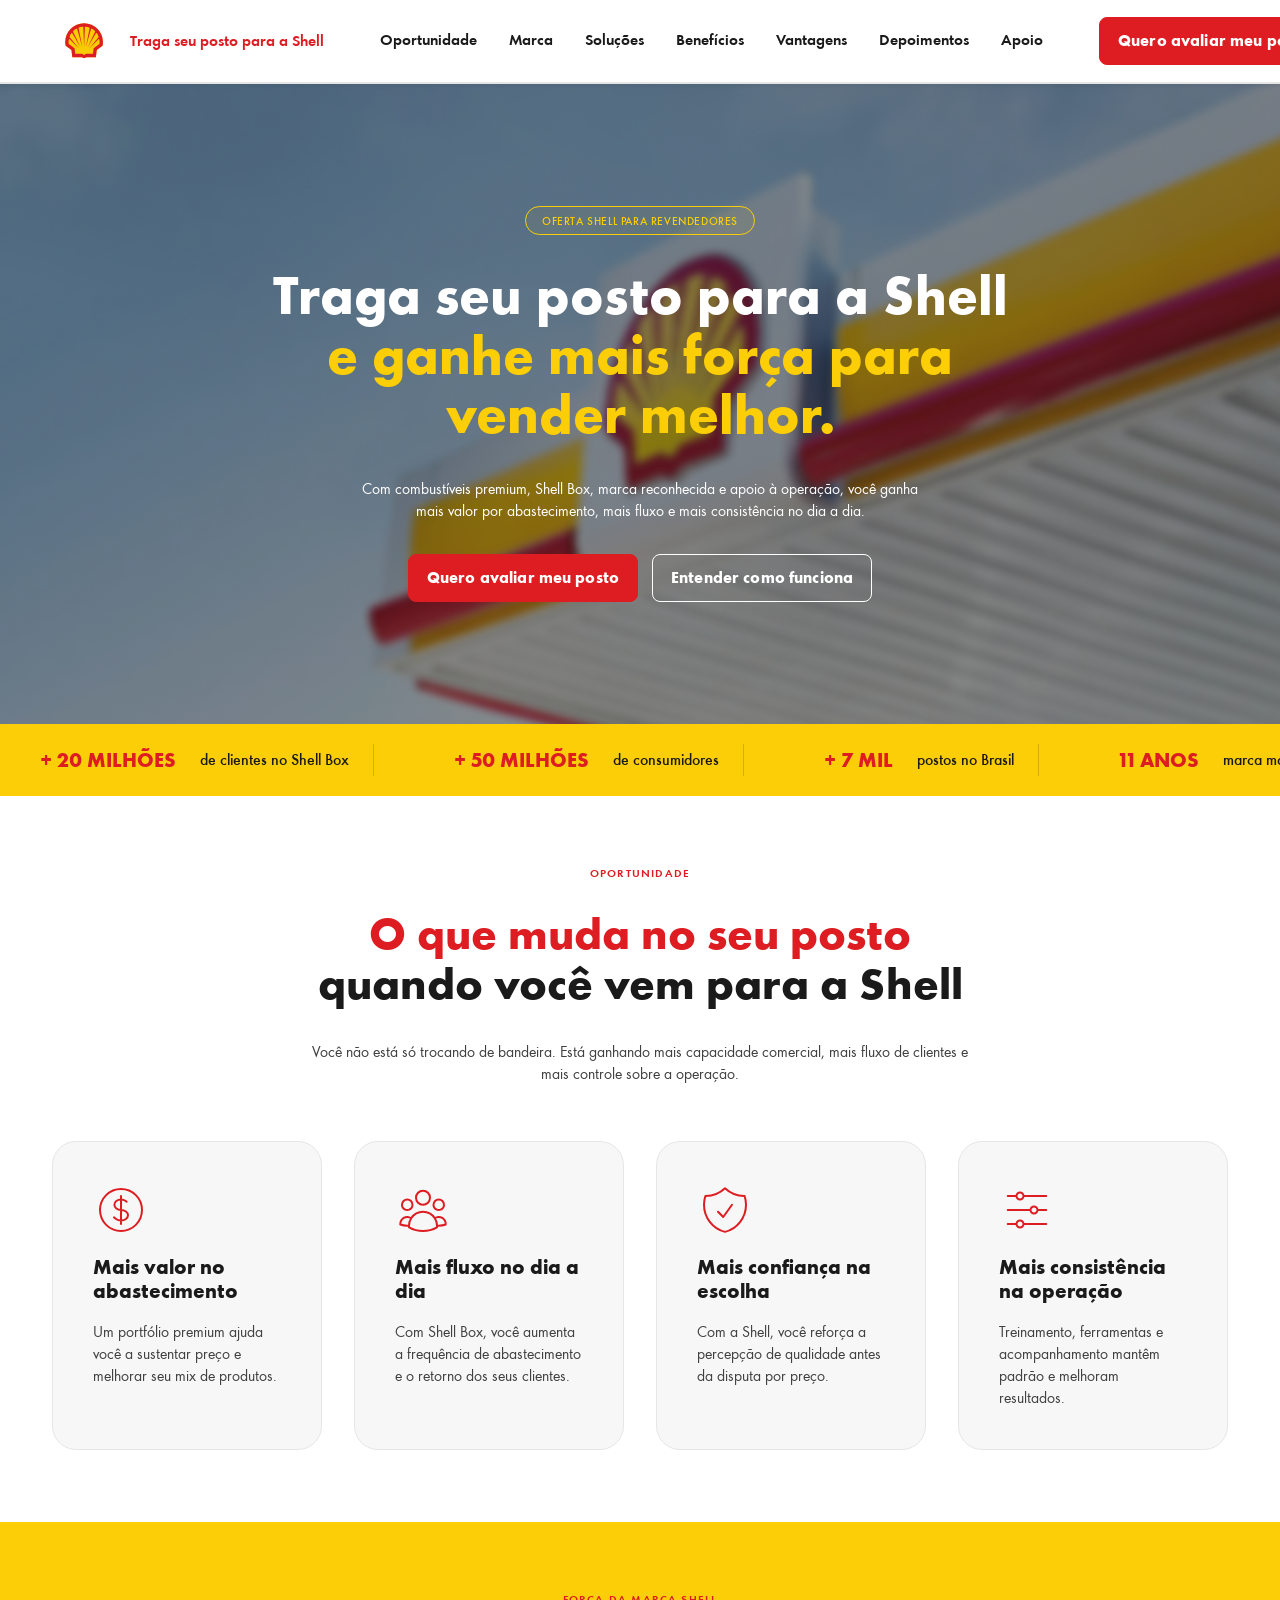
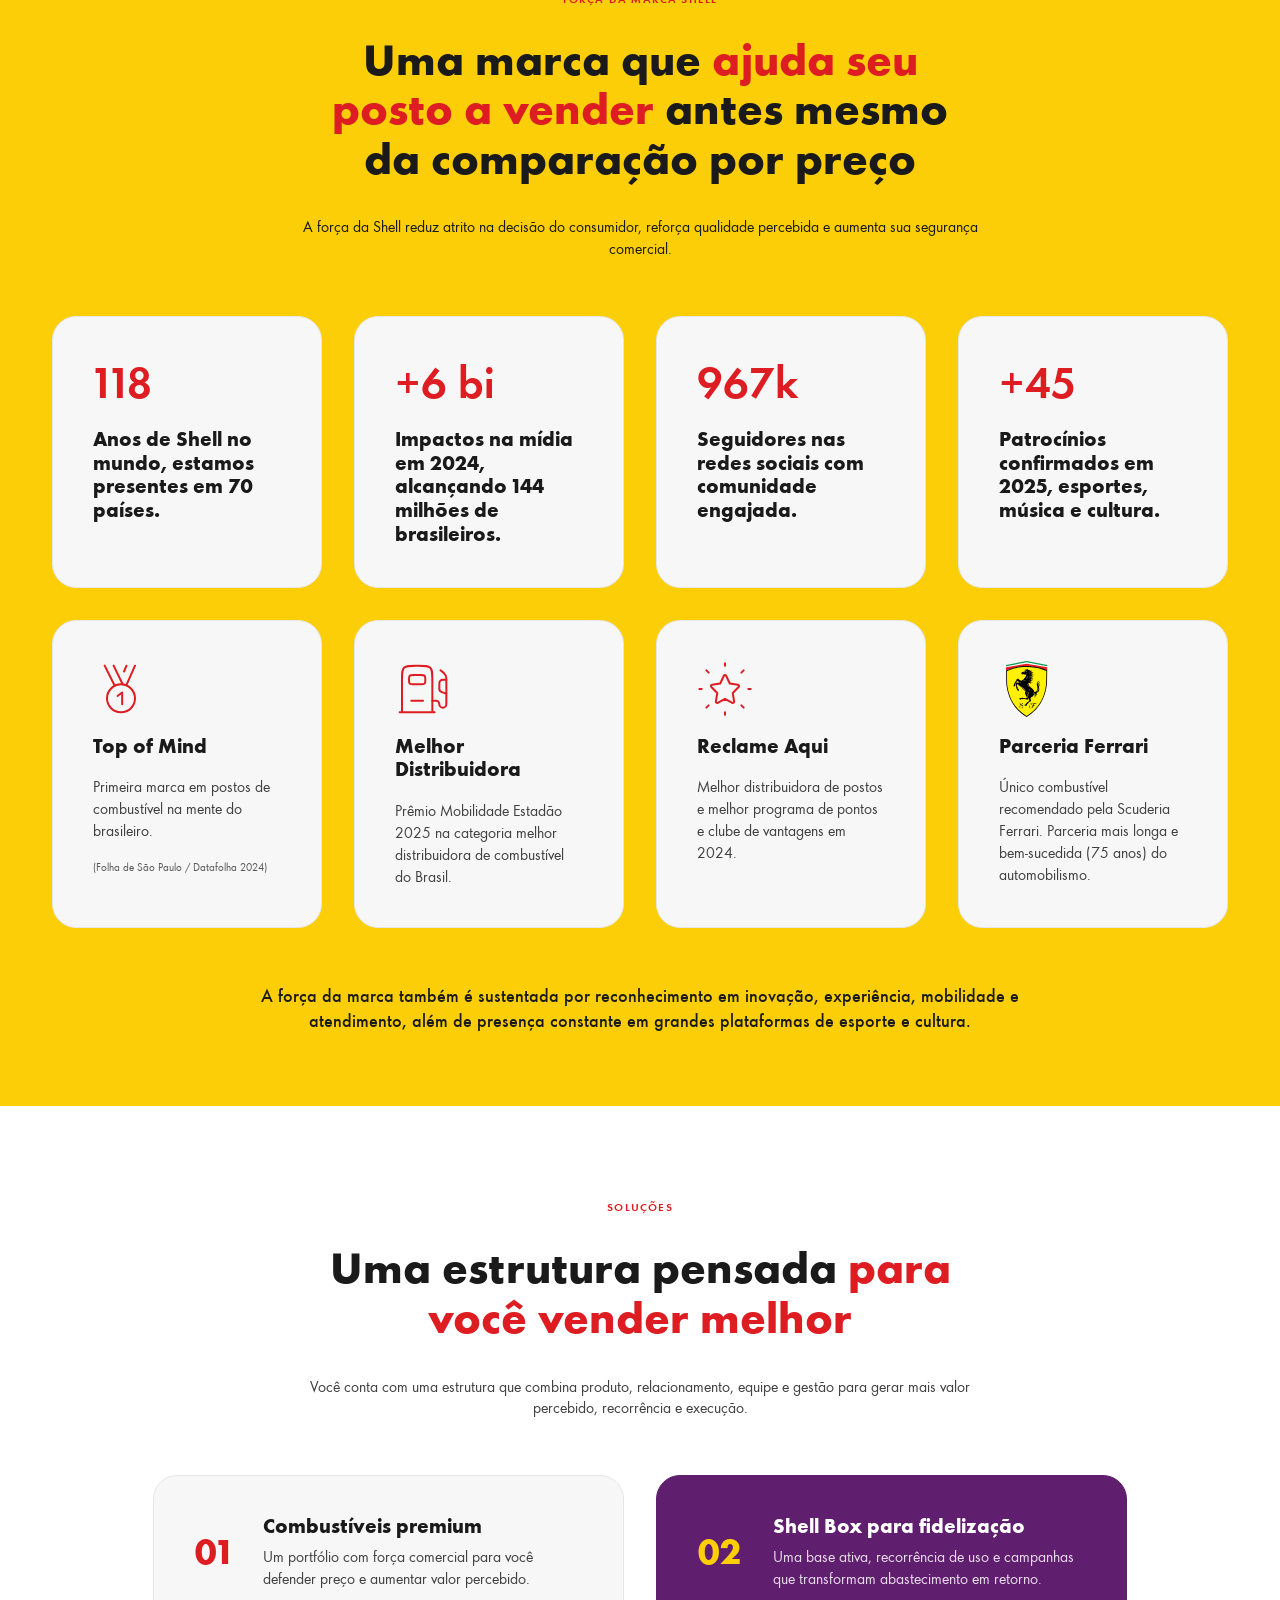
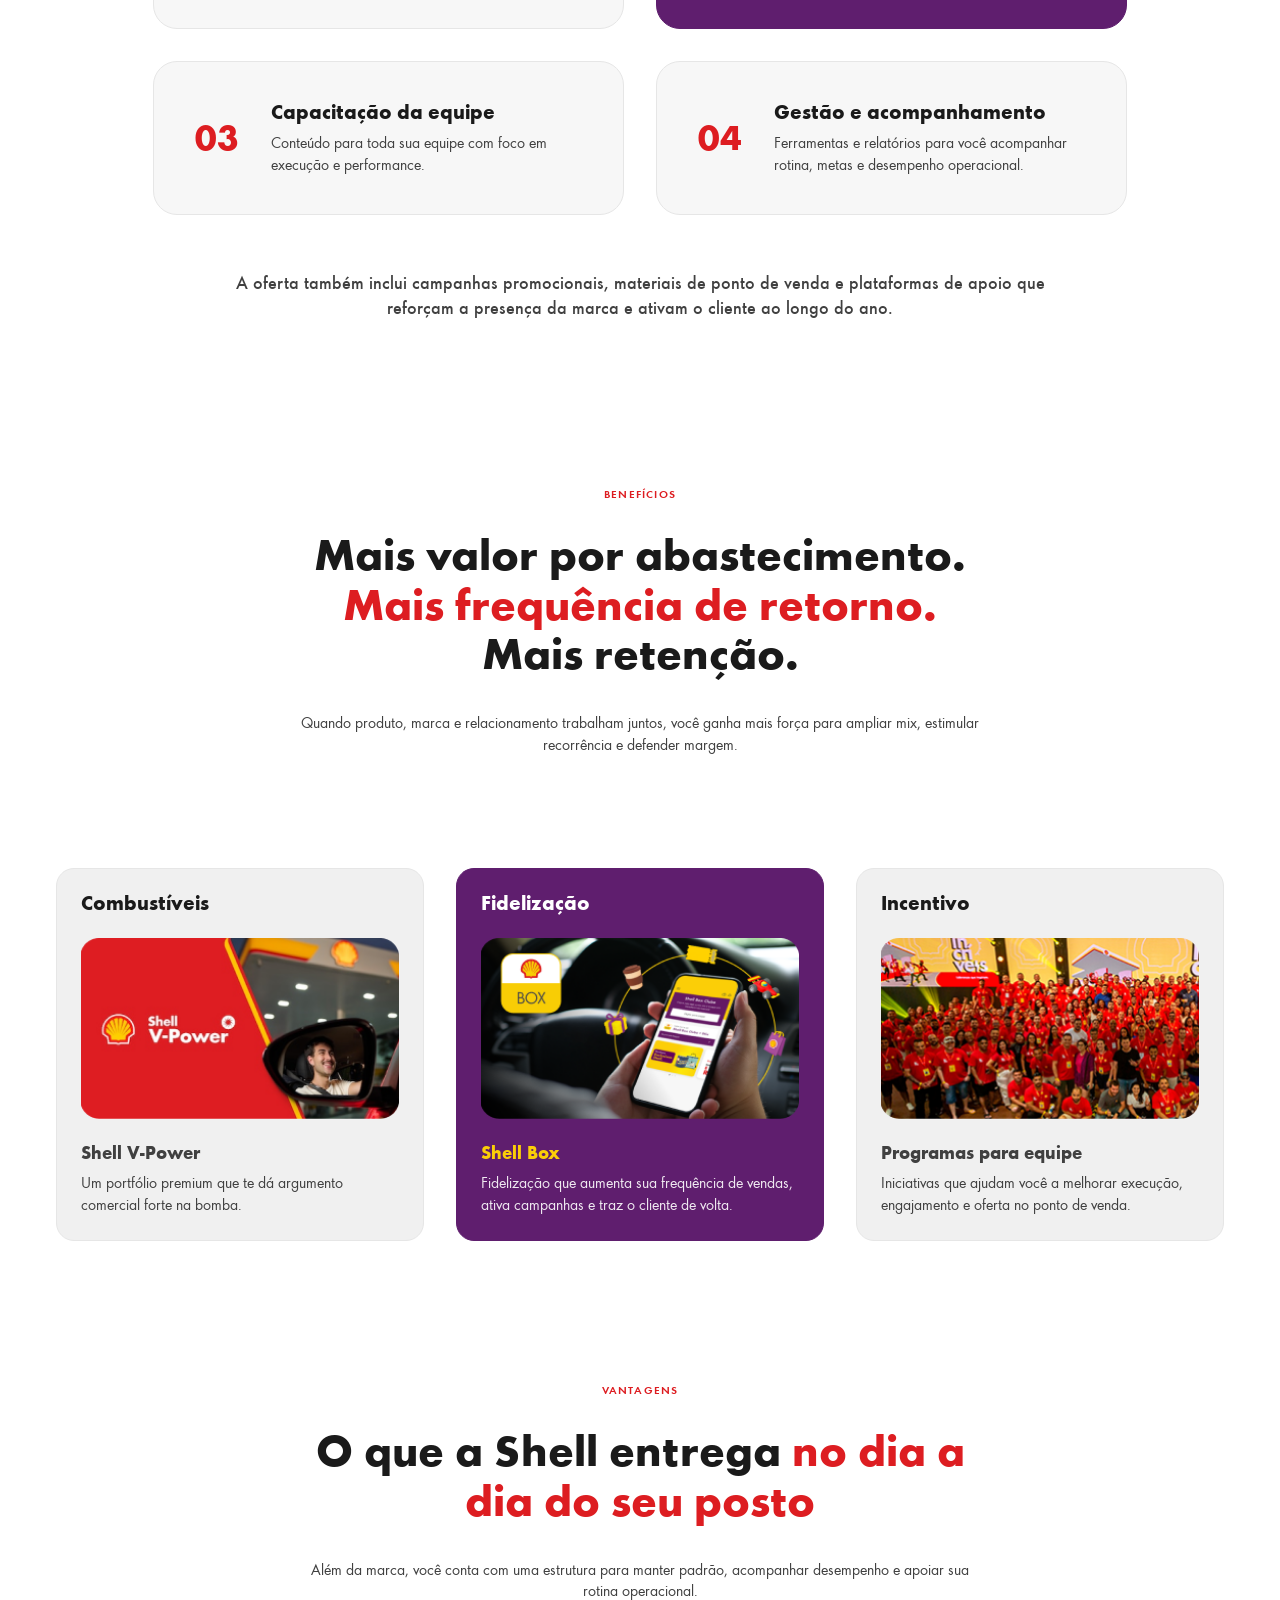
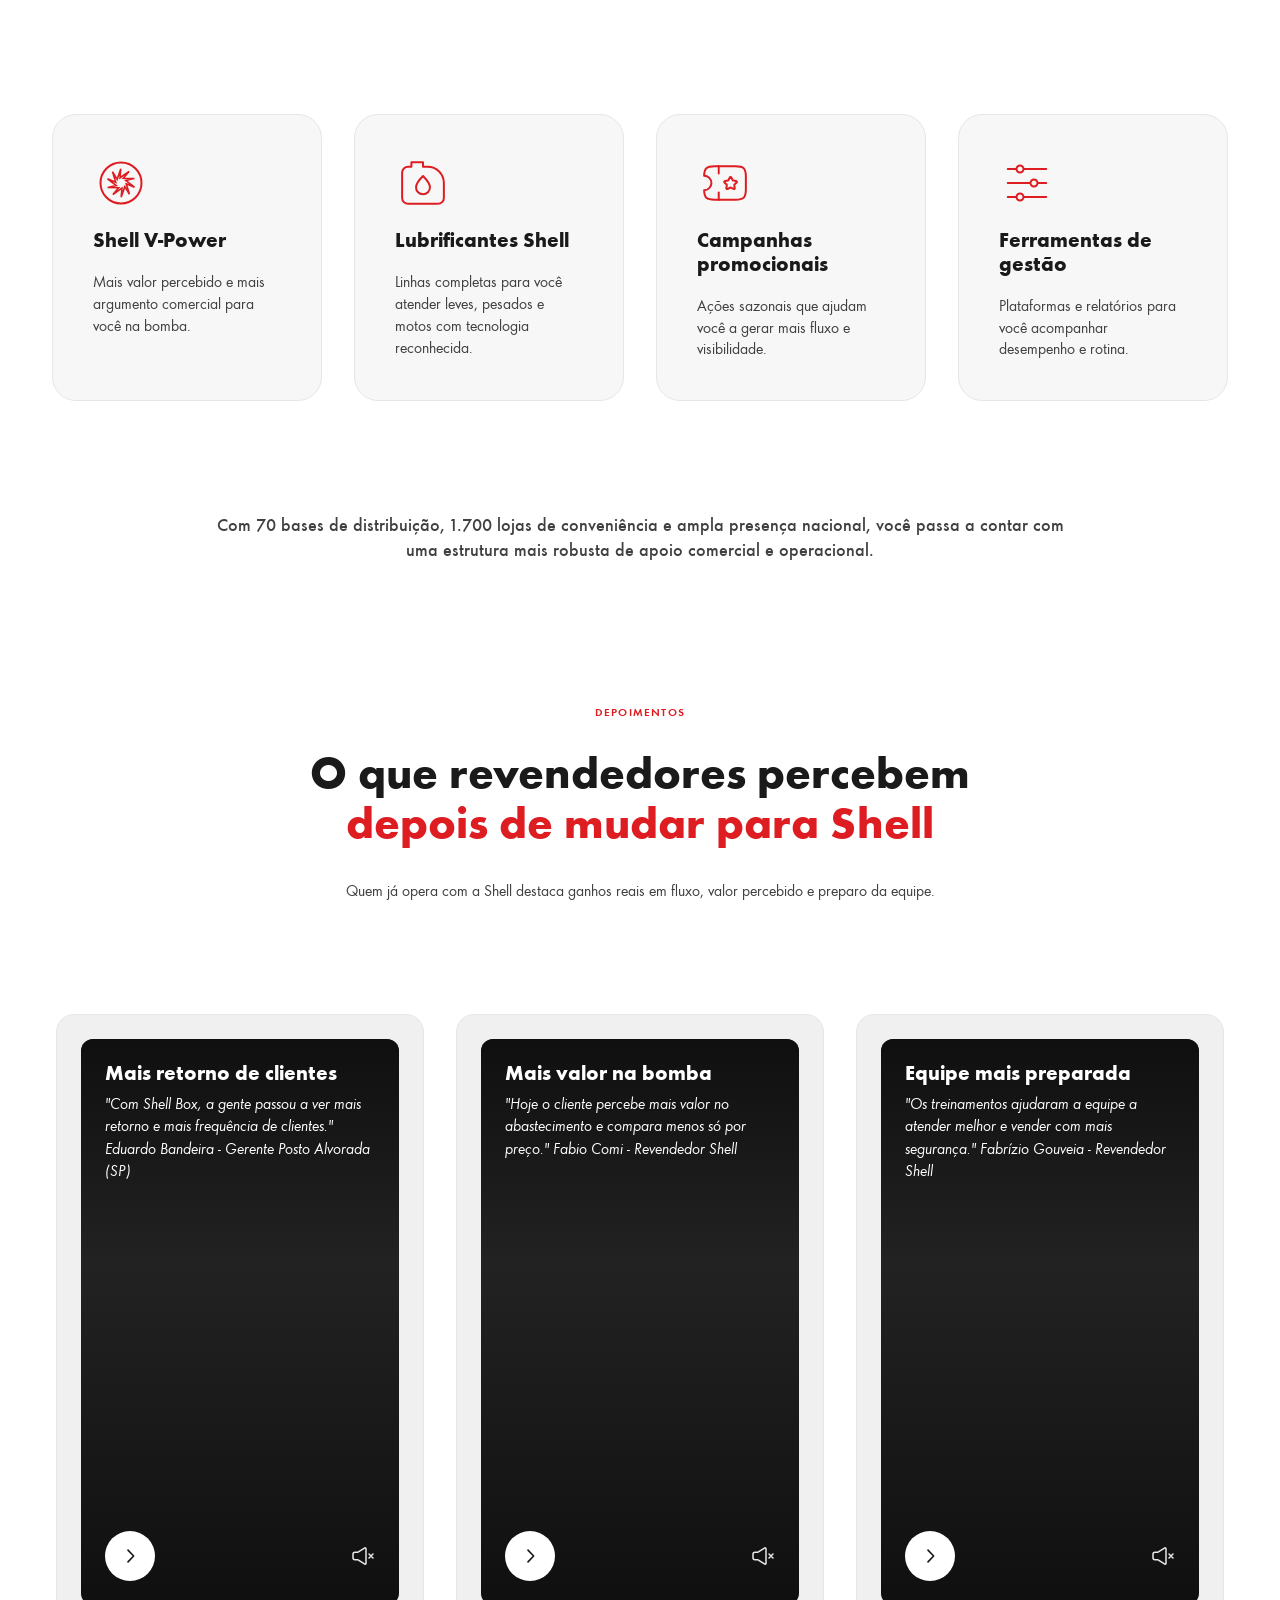
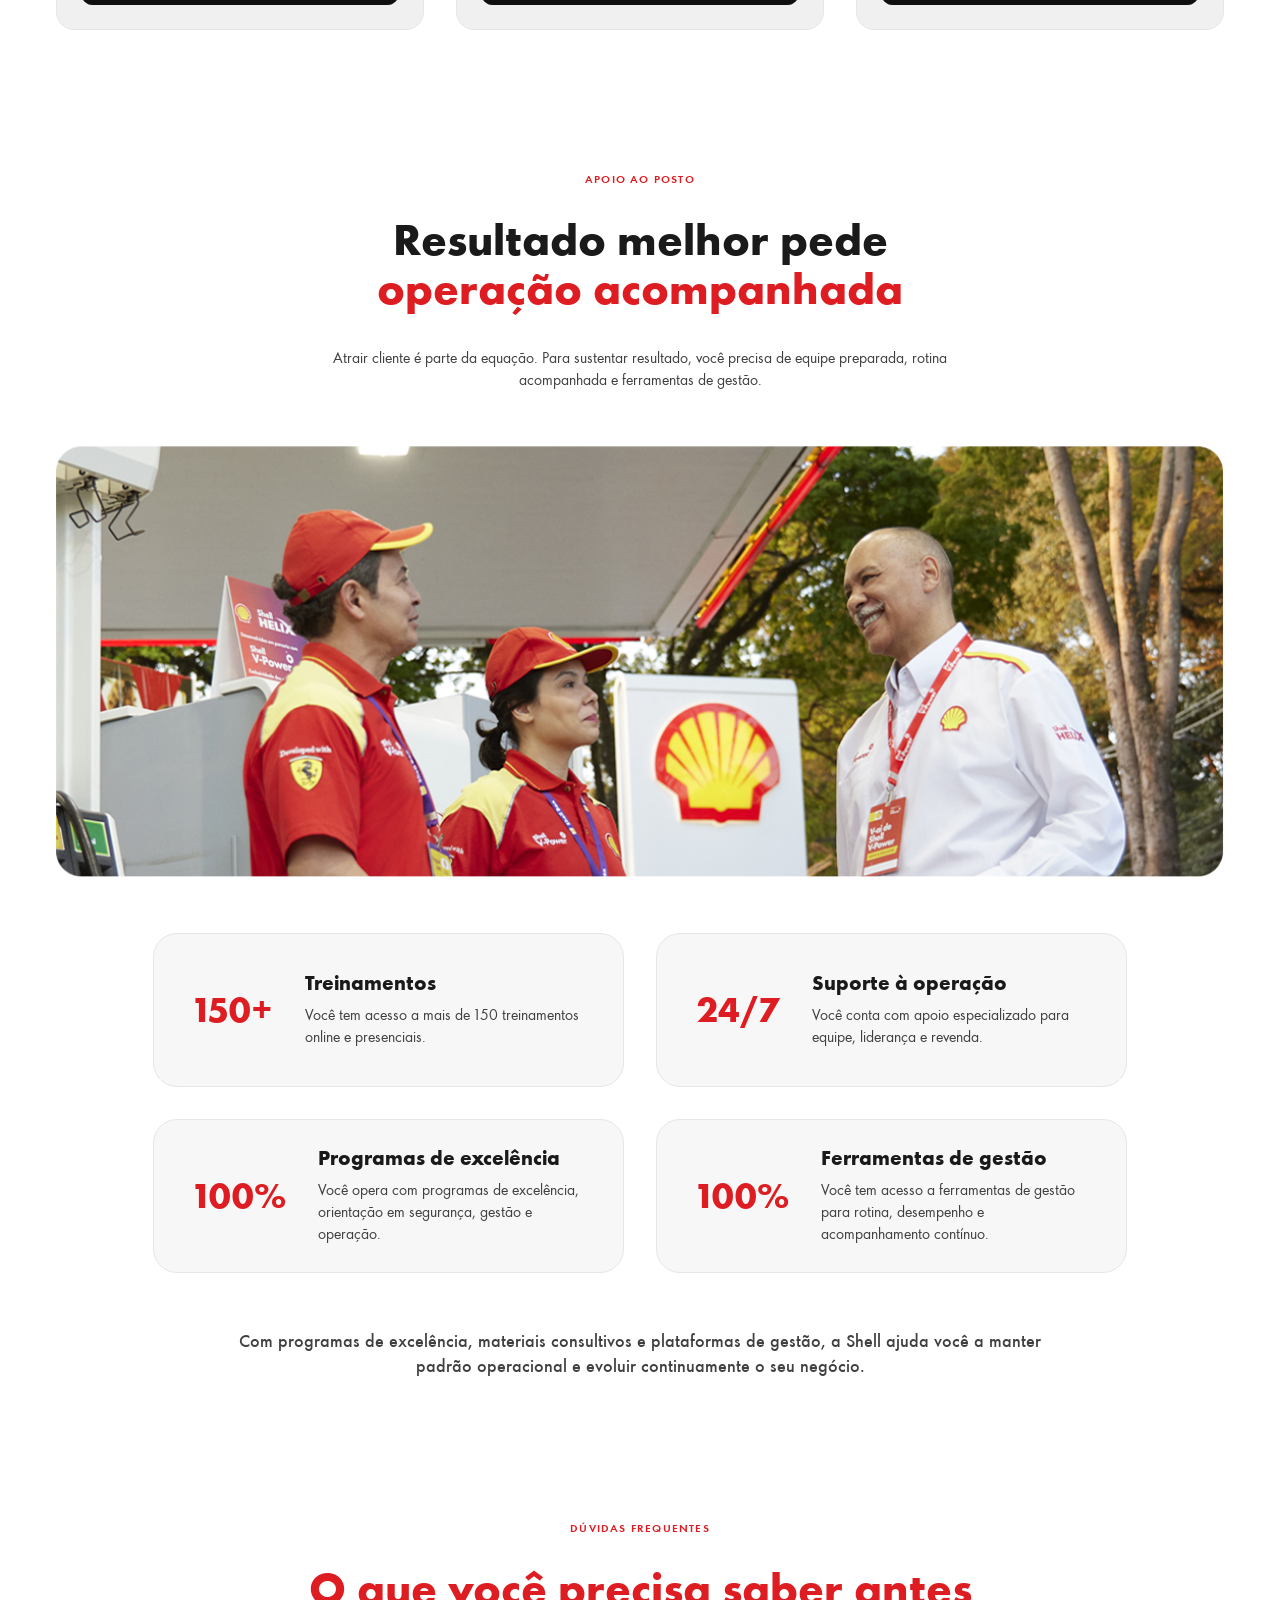
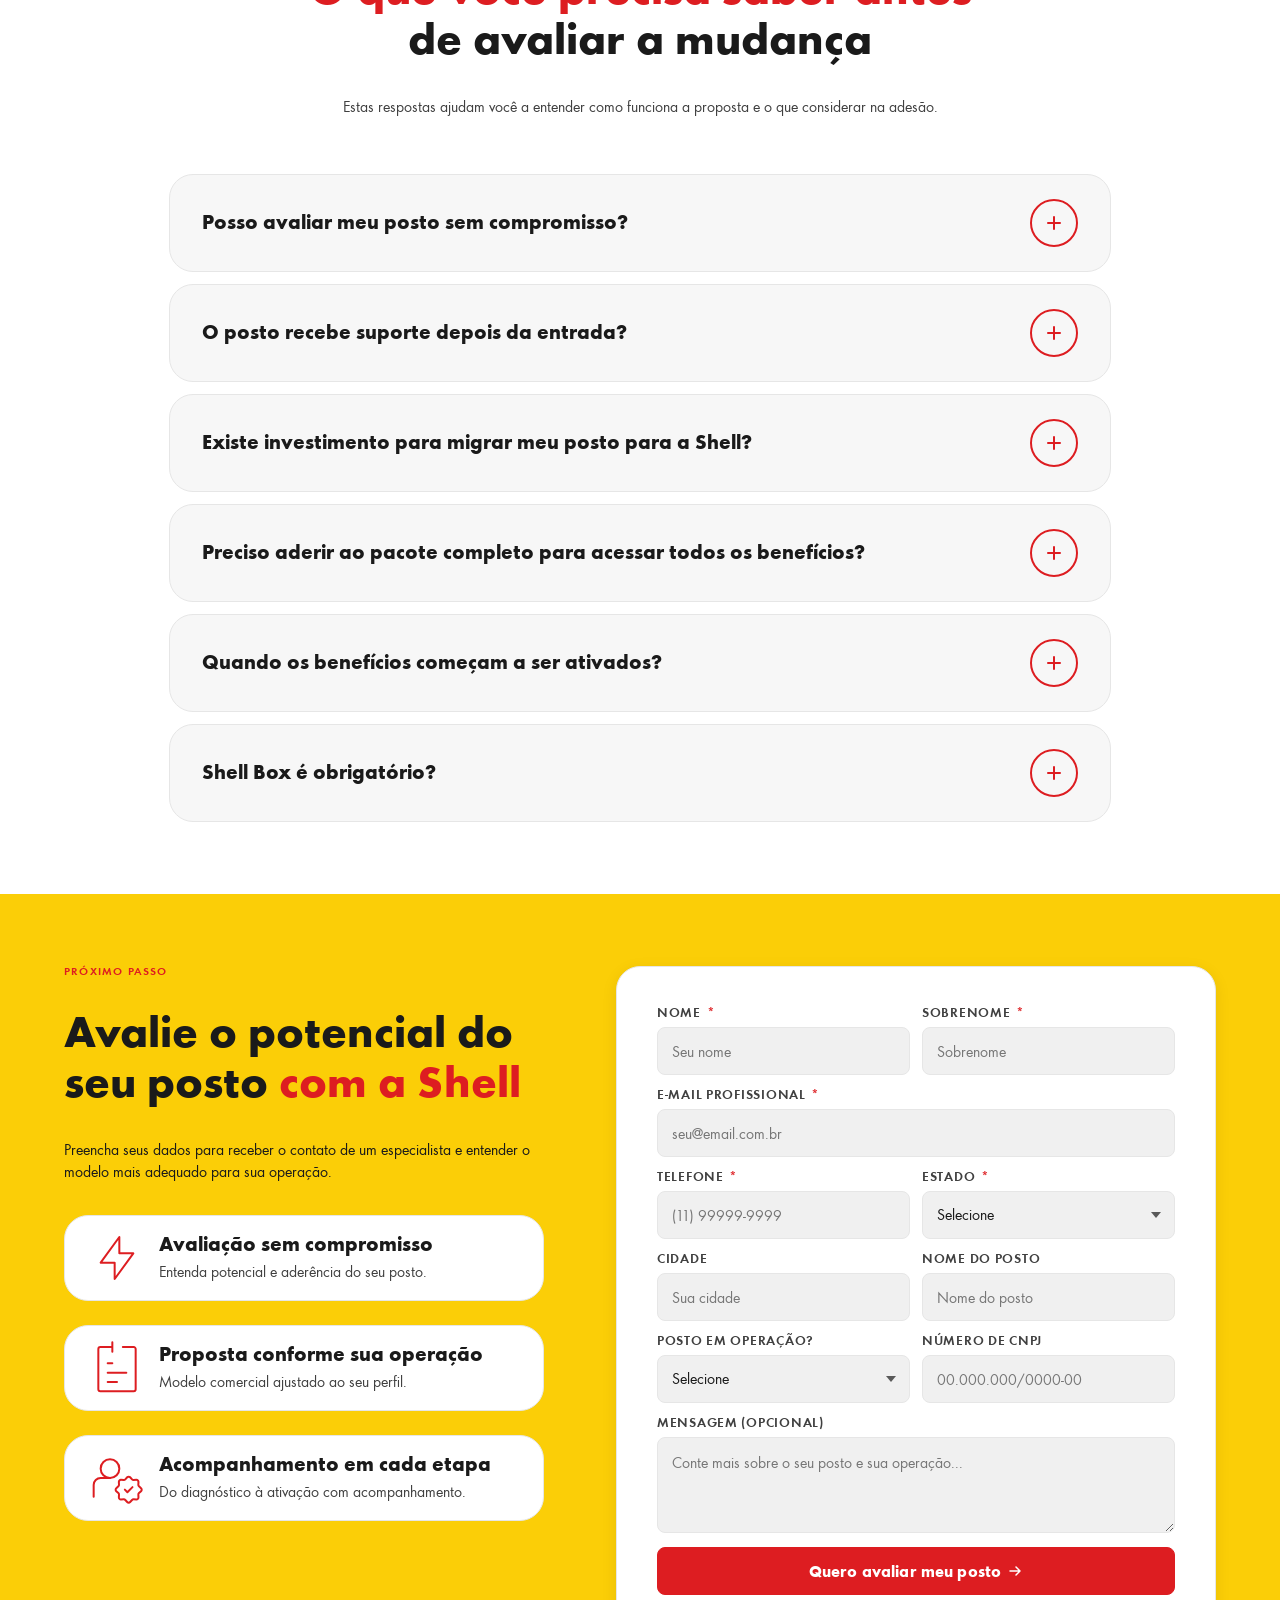
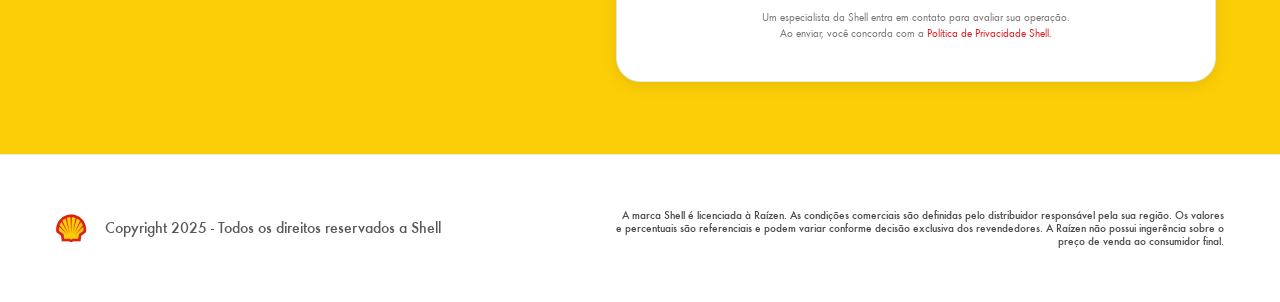
==== commit 84aa54e3: "Add files via upload" ====
--- a/index.html
+++ b/index.html
@@ -4,9 +4,9 @@
   <meta charset="UTF-8">
   <meta name="viewport" content="width=device-width, initial-scale=1.0">
   <title>Oferta Integrada Shell — Traga seu posto para a Shell</title>
-  <meta name="description" content="Com combustíveis premium, Shell Box, marca reconhecida e apoio à operação, seu posto ganha mais valor no abastecimento, mais fluxo e mais consistência no dia a dia.">
-
-  <!-- Design System Shell -->
+  <meta name="description" content="Com combustíveis premium, Fidelização, marca reconhecida e apoio à operação, seu posto ganha mais valor no abastecimento, mais fluxo e mais consistência no dia a dia.">
+
+
   <link rel="stylesheet" href="shell-ds.css">
 
   <style>
@@ -43,9 +43,9 @@
     }
     .nav-link.active {
       color: var(--red-100);
-      text-decoration: underline;
-      text-underline-offset: 4px;
-      text-decoration-thickness: 2px;
+    }
+    .nav-link.active::after {
+      width: 100%;
     }
 
     /* ── NAV — mobile hamburger (oculto por padrão no desktop) ── */
@@ -93,22 +93,8 @@
     }
 
     /* ── Responsivo ── */
-    @media (max-width: 1024px) {
-      .nav-links  { display: none; }
-      .nav-hamburger { display: flex; }
-    }
 
     /* Mobile: ocultar tagline, manter CTA + hamburger */
-    @media (max-width: 768px) {
-      .nav { padding: 0 var(--sp-24); }
-      .nav-brand { display: none; }
-      #nav-cta-desktop {
-        font-size: 12px;
-        padding: 0 12px;
-        height: 40px;
-        white-space: nowrap;
-      }
-    }
 
 
     /* ═══════════════════════════════════════════
@@ -246,20 +232,6 @@
       flex-shrink: 0;
     }
     /* ── Responsivo ── */
-    @media (max-width: 1024px) {
-      .hero-content { max-width: 100%; }
-      .hero-h1 { font-size: var(--text-40); }
-    }
-    @media (max-width: 768px) {
-      .hero-body { height: 560px; }
-      .hero-content { padding: 0 var(--sp-24); gap: var(--sp-24); }
-      .hero-h1 { font-size: 32px; }
-    }
-    @media (max-width: 480px) {
-      .hero-h1 { font-size: 28px; }
-      .hero-ctas { flex-direction: column; width: 100%; }
-      .hero-ctas .btn { width: 100%; justify-content: center; }
-    }
 
 
     /* ═══════════════════════════════════════════
@@ -270,8 +242,6 @@
       padding: 72px 0;
     }
     .lp-section-yellow { background: var(--yellow-100); }
-    .lp-section-gray   { background: var(--bg-1); }
-    .lp-section-dark   { background: var(--black-100); }
 
     .lp-container {
       max-width: 1440px;
@@ -335,17 +305,6 @@
       justify-content: center;
     }
 
-    @media (max-width: 1200px) {
-      .lp-pillars-4 { grid-template-columns: repeat(2, 1fr); }
-    }
-    @media (max-width: 768px) {
-      .lp-container { padding: 0 var(--sp-24); }
-      .lp-section   { padding: var(--sp-56) 0; }
-      .lp-h2        { font-size: var(--text-32); }
-      .lp-pillars-4 { grid-template-columns: 1fr; }
-      .lp-mstrip-2x2 { grid-template-columns: 1fr; }
-    }
-
     /* ═══════════════════════════════════════════
        OPORTUNIDADE — node 68:163
     ═══════════════════════════════════════════ */
@@ -365,13 +324,6 @@
       grid-template-rows: auto auto;
       gap: var(--sp-32);
       justify-content: center;
-    }
-
-    @media (max-width: 1200px) {
-      .lp-pillars-8 { grid-template-columns: repeat(2, 1fr); }
-    }
-    @media (max-width: 768px) {
-      .lp-pillars-8 { grid-template-columns: 1fr; }
     }
 
 
@@ -553,49 +505,83 @@
     /* ── DEPOIMENTOS — image cards ── */
     .dep-grid {
       display: grid;
-      grid-template-columns: repeat(3, 361px);
+      grid-template-columns: repeat(3, 1fr);
       gap: var(--sp-32);
-      justify-content: center;
-    }
+      margin-top: var(--sp-56);
+      width: 100%;
+    }
+
+    /* card externo: borda, radius, fundo */
     .dep-card {
+      background: #f0f0f0;
+      border: 1px solid var(--border);
       border-radius: var(--radius-18);
       overflow: hidden;
-    }
-    .dep-img-wrap {
+      width: 100%;
+      cursor: pointer;
+      display: block;
+      padding: 24px;
+      box-sizing: border-box;
+    }
+
+    /* wrapper do vídeo: aspect-ratio 9:16, contexto para elementos absolutos */
+    .dep-video-wrap {
       position: relative;
+      width: 100%;
       aspect-ratio: 9 / 16;
+      border-radius: 12px;
       overflow: hidden;
-      border-radius: var(--radius-18);
-    }
-    .dep-img {
+      background: #222;
+      display: block;
+      min-height: 0;
+    }
+
+    /* vídeo: preenche 100% do wrapper */
+    .dep-video {
+      position: absolute;
+      top: 0;
+      left: 0;
       width: 100%;
       height: 100%;
       object-fit: cover;
-      object-position: center top;
       display: block;
-      transition: transform var(--t-slow) var(--ease-out);
-    }
-    .dep-card:hover .dep-img { transform: scale(1.03); }
+    }
+
+    /* overlay gradiente: posicionado dentro do dep-video-wrap */
     .dep-overlay {
       position: absolute;
       inset: 0;
-      background: linear-gradient(to top, rgba(0,0,0,0.80) 0%, rgba(0,0,0,0.20) 50%, rgba(0,0,0,0) 100%);
+      background: linear-gradient(
+        180deg,
+        rgba(0,0,0,0.55) 0%,
+        rgba(0,0,0,0.0)  40%,
+        rgba(0,0,0,0.55) 100%
+      );
+      transition: opacity var(--t-slow) var(--ease-out);
+      z-index: 1;
       pointer-events: none;
     }
+    .dep-card.playing .dep-overlay { opacity: 0; }
+
+    /* texto topo: título + quote */
     .dep-text {
       position: absolute;
-      bottom: 0; left: 0; right: 0;
+      top: 0; left: 0; right: 0;
       padding: var(--sp-24);
       display: flex;
       flex-direction: column;
-      gap: var(--sp-12);
-    }
+      gap: var(--sp-8);
+      z-index: 2;
+      transition: opacity var(--t-slow) var(--ease-out);
+    }
+    .dep-card.playing .dep-text { opacity: 0; pointer-events: none; }
+
     .dep-title {
       font-family: var(--font-heading);
       font-weight: 700;
       font-size: var(--text-18);
-      color: var(--yellow-100);
-      line-height: var(--lh-normal);
+      color: var(--white-100);
+      line-height: 1.2;
       margin: 0;
     }
     .dep-quote {
@@ -603,20 +589,59 @@
       font-style: italic;
       font-size: var(--text-14);
       color: var(--white-100);
-      line-height: var(--lh-body);
+      line-height: 1.6;
       margin: 0;
     }
-    @media (max-width: 1200px) {
-      .dep-grid { grid-template-columns: repeat(2, 1fr); }
-      .dep-grid .dep-card:last-child { display: none; }
-    }
-    @media (max-width: 768px) {
-      .dep-grid { grid-template-columns: 1fr; }
-      .dep-grid .dep-card:last-child { display: block; }
-      .dep-img-wrap { aspect-ratio: 4 / 3; }
-    }
+
+    /* controles: parte inferior do card */
+    .dep-controls {
+      position: absolute;
+      bottom: 0; left: 0; right: 0;
+      padding: var(--sp-24);
+      display: flex;
+      align-items: center;
+      justify-content: space-between;
+      z-index: 3;
+    }
+
+    /* botão play/stop: círculo branco translúcido */
+    .dep-btn-play {
+      width: 50px;
+      height: 50px;
+      border-radius: 50%;
+      background: #ffffff;
+      border: none;
+      display: flex;
+      align-items: center;
+      justify-content: center;
+      cursor: pointer;
+      transition: transform var(--t-fast);
+      flex-shrink: 0;
+      padding: 0;
+    }
+    .dep-btn-play:hover { transform: scale(1.08); }
+    .dep-icon-play  { width: 20px; height: 20px; display: block; }
+    .dep-icon-stop  { display: none; width: 20px; height: 20px; }
+    .dep-card.playing .dep-icon-play { display: none; }
+    .dep-card.playing .dep-icon-stop { display: block; }
+
+    /* botão som: ícone direita */
+    .dep-btn-sound {
+      background: none;
+      border: none;
+      cursor: pointer;
+      padding: 0;
+      display: flex;
+      align-items: center;
+      justify-content: center;
+      opacity: 0.9;
+      transition: opacity var(--t-fast);
+    }
+    .dep-btn-sound:hover { opacity: 1; }
+    .dep-btn-sound img { width: 24px; height: 24px; display: block; }
 
     /* ── APOIO — imagem treinamento ── */
+
     .apoio-img-wrap {
       width: 100%;
       border-radius: var(--radius-18);
@@ -627,14 +652,6 @@
       width: 100%;
       height: auto;
       object-fit: cover;
-    }
-    @media (max-width: 1024px) {
-      .beneficios-grid {
-        grid-template-columns: 1fr;
-        max-width: 480px;
-        margin-left: auto;
-        margin-right: auto;
-      }
     }
     .mstrip-title {
       font-family: var(--font-heading);
@@ -654,9 +671,6 @@
       grid-template-columns: repeat(2, 471px);
       gap: var(--sp-32);
       justify-content: center;
-    }
-    @media (max-width: 1100px) {
-      .lp-mstrip-2x2 { grid-template-columns: 1fr; }
     }
 
 
@@ -748,6 +762,8 @@
       gap: 72px;
       align-items: start;
       width: 100%;
+      max-width: 1152px;  /* 480 + 72 + 600 */
+      margin: 0 auto;
     }
 
     /* coluna esquerda */
@@ -819,16 +835,6 @@
     }
 
     /* responsivo */
-    @media (max-width: 1200px) {
-      .contato-grid {
-        grid-template-columns: 1fr;
-        gap: var(--sp-48);
-      }
-      .contato-left .lp-h2 { font-size: var(--text-32); }
-    }
-    @media (max-width: 768px) {
-      .contato-fbox { padding: var(--sp-24); }
-    }
 
 
     /* ═══════════════════════════════════════════
@@ -882,41 +888,200 @@
       text-align: right;
     }
 
+
+
+
+
+    /* ════════════════════════════════════════════════════
+       RESPONSIVO — ajustes mobile conservadores
+       Princípio: só reduzir o que estava visivelmente grande.
+       Preservar espaçamentos base sempre que possível.
+    ════════════════════════════════════════════════════ */
+
+    /* ── 1024px: tablet landscape ── */
     @media (max-width: 1024px) {
+
+      /* Nav */
+      .nav-links     { display: none; }
+      .nav-hamburger { display: flex; }
+
+      /* Hero */
+      .hero-body    { height: 520px; }
+      .hero-content { max-width: 100%; padding: 0 var(--sp-40); }
+      .hero-h1      { font-size: 36px; }
+      .hero-footer  { height: auto; }
+
+      /* Layout */
+      .lp-container { padding: 0 var(--sp-40); }
+      .lp-section   { padding: 56px 0; }
+
+      /* Grids → 2 colunas */
+      .lp-pillars-4  { grid-template-columns: repeat(2, 1fr); }
+      .lp-pillars-8  { grid-template-columns: repeat(2, 1fr); }
+      .lp-mstrip-2x2 { grid-template-columns: 1fr; }
+
+      /* Depoimentos */
+      .dep-grid {
+        grid-template-columns: 1fr;
+        max-width: 360px;
+        margin-left: auto;
+        margin-right: auto;
+      }
+
+      /* Benefícios */
+      .beneficios-grid {
+        grid-template-columns: 1fr;
+        max-width: 480px;
+        margin-left: auto;
+        margin-right: auto;
+      }
+
+      /* Contato */
+      .contato-grid {
+        grid-template-columns: 1fr;
+        gap: var(--sp-32);
+        max-width: 600px;
+      }
+      .contato-left .lp-h2 { font-size: var(--text-32); }
+
+      /* Footer */
       .lp-footer-inner {
         height: auto;
-        padding: var(--sp-24) var(--sp-32);
+        padding: var(--sp-24) var(--sp-40);
         flex-direction: column;
         align-items: flex-start;
         gap: var(--sp-18);
       }
       .lp-footer-disclaimer { text-align: left; max-width: 100%; }
     }
+
+    /* ── 768px: mobile grande ── */
     @media (max-width: 768px) {
-      .lp-footer-inner { padding: var(--sp-24); }
-    }
-
-  </style>
+
+      /* Nav */
+      .nav       { padding: 0 var(--sp-18); }
+      .nav-brand { display: none; }
+      #nav-cta-desktop {
+        font-size: 12px;
+        padding: 0 12px;
+        height: 38px;
+        animation: none;
+        box-shadow: none;
+      }
+
+      /* Hero */
+      .hero-body    { height: 480px; }
+      .hero-content { padding: 0 var(--sp-24); gap: var(--sp-24); }
+      .hero-h1      { font-size: 28px; }
+      .hero-sub     { font-size: 13px; }
+
+      /* Layout — valores conservadores */
+      .lp-container  { padding: 0 var(--sp-24); gap: var(--sp-40); }
+      .lp-section    { padding: 48px 0; }
+      .lp-h2         { font-size: 26px; }
+      .lp-title-block { gap: var(--sp-18); }
+      .lp-desc        { font-size: 13px; }
+      .lp-desc-lg     { font-size: 13px; }
+
+      /* Grids → 1 coluna */
+      .lp-pillars-4  { grid-template-columns: 1fr; }
+      .lp-pillars-8  { grid-template-columns: 1fr; }
+
+      /* Pillars: reduzir ícone e padding com moderação */
+      .pillar        { padding: var(--sp-24); gap: var(--sp-14); }
+      .pillar-icon   { width: 40px; height: 40px; }
+      .pillar-title  { font-size: 16px; }
+      .pillar-desc   { font-size: 13px; }
+      .pillar-number { font-size: 32px; }
+
+      /* mstrip */
+      .lp-mstrip-2x2  { grid-template-columns: 1fr; }
+      .mstrip-number  { height: auto; padding: var(--sp-24); }
+      .mstrip-num     { font-size: 28px; }
+      .mstrip-title   { font-size: 16px; }
+
+      /* Marquee footer do hero */
+      .hero-footer .marquee-item        { font-size: 11px; gap: var(--sp-12); }
+      .hero-footer .marquee-item strong { font-size: 14px; }
+
+      /* Contato */
+      .contato-bullets      { gap: var(--sp-14); }
+      .contato-bullet       { padding: var(--sp-12) var(--sp-18); gap: var(--sp-12); }
+      .contato-bullet-icon  { width: 40px; height: 40px; }
+      .contato-bullet-title { font-size: 15px; }
+      .contato-bullet-desc  { font-size: 13px; }
+      .contato-fbox         { padding: var(--sp-24); gap: var(--sp-14); }
+      .frow                 { grid-template-columns: 1fr; }
+      .fg-label             { font-size: 11px; }
+      .input, .select       { height: 44px; font-size: 14px; }
+      .textarea             { font-size: 14px; }
+
+      /* Footer */
+      .lp-footer-inner      { padding: var(--sp-24); }
+      .lp-footer-copyright  { font-size: 12px; }
+      .lp-footer-disclaimer { font-size: 10px; }
+    }
+
+    /* ── 480px: mobile padrão ── */
+    @media (max-width: 480px) {
+
+      /* Nav */
+      .nav               { height: 64px; }
+      .nav-mobile-drawer { inset: 64px 0 0 0; }
+
+      /* Hero */
+      .hero-body    { height: 440px; }
+      .hero-content { padding: 0 var(--sp-18); gap: var(--sp-18); }
+      .hero-h1      { font-size: 24px; }
+      .hero-sub     { font-size: 13px; }
+      .hero-kicker  { display: none; }
+      .hero-ctas    { flex-direction: column; width: 100%; gap: var(--sp-8); }
+      .hero-ctas .btn { width: 100%; justify-content: center; height: 44px; }
+
+      /* Layout */
+      .lp-section    { padding: 40px 0; }
+      .lp-container  { padding: 0 var(--sp-18); gap: var(--sp-32); }
+      .lp-h2         { font-size: 22px; }
+      .lp-title-block { gap: var(--sp-14); }
+
+      /* Pillars */
+      .pillar        { padding: var(--sp-18); gap: var(--sp-12); }
+      .pillar-icon   { width: 36px; height: 36px; }
+      .pillar-title  { font-size: 15px; }
+      .pillar-number { font-size: 28px; }
+
+      /* Depoimentos */
+      .dep-grid { max-width: 100%; }
+
+      /* Contato */
+      .contato-fbox    { padding: var(--sp-18); }
+      .contato-bullet  { padding: var(--sp-10) var(--sp-14); }
+      .contato-bullet-icon { width: 36px; height: 36px; }
+
+      /* Footer */
+      .lp-footer-logo       { width: 24px; height: 22px; }
+      .lp-footer-copyright  { font-size: 11px; }
+      .lp-footer-disclaimer { font-size: 9px; }
+    }
+
+    /* ── 360px: mobile compacto ── */
+    @media (max-width: 360px) {
+      .hero-h1      { font-size: 21px; }
+      .lp-h2        { font-size: 20px; }
+      .lp-container { padding: 0 var(--sp-14); }
+    }
+</style>
 </head>
 <body>
 
-  <!-- ═══════════════════════════════════════════
-       NAV
-       Figma node: 11:799
-       Altura: 84px
-       Fonte brand: ShellHeavy 14px, #DD1D21
-       Fonte links: ShellMedium 14px, #1A1A1A
-       Padding horizontal: 56px
-       Borda inferior: 2px solid #E6E6E6
-       Sombra: 0 2px 4px rgba(0,0,0,0.05)
-  ═══════════════════════════════════════════ -->
+  <!-- nav -->
   <header class="lp-nav" id="nav">
     <nav class="nav" aria-label="Navegação principal">
 
-      <!-- Esquerda: logo + brand -->
+
       <div class="nav-left">
         <a href="#" aria-label="Início Shell" style="display:flex;align-items:center;gap:var(--sp-18);text-decoration:none;">
-          <!-- Logo Shell SVG inline (fiel ao arquivo original) -->
+
           <div style="width:56px;height:56px;display:flex;align-items:center;justify-content:center;flex-shrink:0;">
             <svg width="39" height="36" viewBox="0 0 39 36" fill="none" xmlns="http://www.w3.org/2000/svg" aria-hidden="true">
               <path d="M16.8799 34.1661H7.31935L6.43335 27.08L0.63547 22.8632C0.383388 21.6232 0.255493 20.3609 0.255493 19.0949C0.255493 8.69653 8.69653 0.255493 19.0949 0.255493C29.4933 0.255493 37.9343 8.69468 37.9343 19.0949C37.9343 20.3609 37.8064 21.6232 37.5543 22.8632L31.7565 27.08L30.8705 34.1661H21.3099L20.7575 34.5664C20.2738 34.9186 19.6917 35.1077 19.0949 35.1077C18.4981 35.1077 17.9161 34.9186 17.4323 34.5664L16.8799 34.1661Z" stroke="white" stroke-width="0.511019" stroke-miterlimit="40"/>
@@ -924,13 +1089,13 @@
               <path d="M19.0949 0.255493C8.69653 0.255493 0.255493 8.69468 0.255493 19.0949C0.255493 20.3609 0.383388 21.6231 0.63547 22.8632L6.43335 27.08L7.31935 34.1661H16.8799L17.4323 34.5664C17.9161 34.9186 18.4981 35.1077 19.0949 35.1077C19.6917 35.1077 20.2738 34.9186 20.7575 34.5664L21.3099 34.1661H30.8705L31.7565 27.08L37.5543 22.8632C37.8064 21.6231 37.9343 20.3609 37.9343 19.0949C37.9343 8.69653 29.4933 0.255493 19.0949 0.255493ZM33.9418 15.8308C34.4015 16.8577 34.6369 17.9698 34.6369 19.0949C34.6369 19.7677 34.5535 20.4387 34.3829 21.0912L28.6592 25.2542L27.9567 30.8686H21.0078L19.979 31.6156C19.7214 31.8028 19.41 31.9048 19.0931 31.9048C18.7761 31.9048 18.4647 31.8047 18.2071 31.6156L17.1783 30.8686H10.2294L9.52692 25.2542L3.80317 21.0912C3.63636 20.4387 3.5511 19.7677 3.5511 19.0949C3.5511 17.9698 3.78835 16.8577 4.24617 15.8308L14.3795 26.0772L4.52791 13.9161C4.9153 12.3387 5.77349 10.9152 6.98756 9.83832L15.8197 25.08L7.99404 8.39255C9.00607 7.04503 10.4185 6.05338 12.0273 5.55478L17.4267 24.4739L13.4824 4.77443C14.6816 4.09789 16.0366 3.74201 17.4156 3.74201C17.7066 3.74201 17.9976 3.75869 18.2886 3.7902L19.0931 24.2756L19.8975 3.7902C20.1866 3.75869 20.4777 3.74201 20.7705 3.74201C22.1477 3.74201 23.5045 4.09789 24.7037 4.77443L20.7594 24.4739L26.1588 5.55478C27.7676 6.05338 29.18 7.04503 30.1939 8.39255L22.3683 25.08L31.1985 9.83832C32.4145 10.9171 33.2727 12.3387 33.6601 13.9161L23.8085 26.0772L33.9418 15.8308Z" fill="#DD1D21"/>
             </svg>
           </div>
-          <!-- Brand text: ShellHeavy 14px vermelho -->
+
           <span class="nav-brand">Traga seu posto para a Shell</span>
         </a>
       </div>
 
-      <!-- Centro: links de navegação -->
-      <!-- ShellMedium 14px, #1A1A1A, padding horizontal 96px, justify-between -->
+
+
       <div class="nav-links" role="list">
         <a href="#s-valor"       class="nav-link" role="listitem">Oportunidade</a>
         <a href="#s-marca"       class="nav-link" role="listitem">Marca</a>
@@ -941,15 +1106,15 @@
         <a href="#s-apoio"       class="nav-link" role="listitem">Apoio</a>
       </div>
 
-      <!-- Direita: CTA + hamburger -->
+
       <div style="display:flex;align-items:center;gap:var(--sp-12);flex-shrink:0;">
 
-        <!-- CTA: sempre visível (mobile + desktop) -->
-        <a href="#s-contato" class="btn btn-red" id="nav-cta-desktop">
+
+        <a href="#s-contato" class="btn btn-red btn-pulse" id="nav-cta-desktop">
           Quero avaliar meu posto
         </a>
 
-        <!-- Hamburger: apenas mobile -->
+
         <button class="nav-hamburger" id="nav-toggle" aria-label="Abrir menu" aria-expanded="false" aria-controls="nav-drawer">
           <span></span>
           <span></span>
@@ -960,7 +1125,7 @@
 
     </nav>
 
-    <!-- Mobile drawer -->
+
     <div class="nav-mobile-drawer" id="nav-drawer" role="navigation" aria-label="Menu mobile">
       <a href="#s-valor"       class="nav-link">Oportunidade</a>
       <a href="#s-marca"       class="nav-link">Marca</a>
@@ -972,37 +1137,13 @@
     </div>
   </header>
 
-  <!-- ═══════════════════════════════════════════
-       PRÓXIMAS SEÇÕES VÊM AQUI
-       Hero        → #s-hero       (node 11:734)
-       Oportunidade → #s-valor     (node 68:163)
-       Marca       → #s-marca      (node 11:614)
-       Soluções    → #s-solucoes   (node 89:2737)
-       Benefícios  → #s-beneficios (node 91:2894)
-       Vantagens   → #s-vantagens  (node 84:1854)
-       Depoimentos → #s-depoimentos(node 93:3740)
-       Apoio       → #s-apoio      (node 112:1479)
-       FAQ         → #s-faq        (node 123:2320)
-       Contato     → #s-contato    (node 99:1423)
-       Footer      → footer        (node 128:2749)
-  ═══════════════════════════════════════════ -->
-
-
-  <!-- ═══════════════════════════════════════════
-       HERO
-       Figma node: 11:734
-       Altura body: 640px | Footer: 72px
-       Foto: shell-station.jpg com overlay rgba(26,26,26,0.5)
-       H1: ShellBold 48px, branco + amarelo
-       Sub: ShellBook 14px, branco
-       Footer: bg #FBCE07, números ShellBold 18px vermelho uppercase
-  ═══════════════════════════════════════════ -->
+  <!-- hero -->
   <section id="s-hero" aria-labelledby="hero-heading">
 
-    <!-- corpo do hero: foto + conteúdo centralizado -->
+
     <div class="hero-body">
 
-      <!-- foto de fundo com overlay escuro -->
+
       <div class="hero-bg" aria-hidden="true">
         <img
           src="images/shell-station.jpg"
@@ -1013,35 +1154,34 @@
         <div class="hero-bg-overlay"></div>
       </div>
 
-      <!-- conteúdo centralizado -->
+
       <div class="hero-content">
 
-        <!-- kicker pill -->
+
         <div class="hero-kicker" aria-label="Oferta Shell para revendedores">
           Oferta Shell para revendedores
         </div>
 
-        <!-- H1: branco + amarelo -->
+
         <h1 id="hero-heading" class="hero-h1">
           <span class="hero-h1-white">Traga seu posto para a Shell </span><span class="hero-h1-yellow">e ganhe mais força para vender melhor.</span>
         </h1>
 
-        <!-- subtítulo -->
+
         <p class="hero-sub">
-          Com combustíveis premium, Shell Box, marca reconhecida e apoio à operação, seu posto
-          ganha mais valor no abastecimento, mais fluxo e mais consistência no dia a dia.
+          Com combustíveis premium, Shell Box, marca reconhecida e apoio à operação, você ganha mais valor por abastecimento, mais fluxo e mais consistência no dia a dia.
         </p>
 
-        <!-- CTAs -->
+
         <div class="hero-ctas">
           <a href="#s-contato" class="btn btn-red">Quero avaliar meu posto</a>
-          <a href="#s-valor"   class="btn btn-outline-white">Ver como funciona</a>
+          <a href="#s-valor"   class="btn btn-outline-white">Entender como funciona</a>
         </div>
 
       </div>
     </div>
 
-    <!-- footer amarelo: marquee com os 4 números -->
+
     <div class="hero-footer" aria-label="Números da Shell no Brasil">
       <div class="marquee-track">
         <div class="marquee-inner marquee-slow">
@@ -1049,7 +1189,7 @@
           <div class="marquee-item"><strong>+ 50 milhões</strong>de consumidores<span class="marquee-sep"></span></div>
           <div class="marquee-item"><strong>+ 7 mil</strong>postos no Brasil<span class="marquee-sep"></span></div>
           <div class="marquee-item"><strong>11 anos</strong>marca mais valiosa do setor<span class="marquee-sep"></span></div>
-          <!-- duplicado para loop contínuo -->
+
           <div class="marquee-item"><strong>+ 20 milhões</strong>de clientes no Shell Box<span class="marquee-sep"></span></div>
           <div class="marquee-item"><strong>+ 50 milhões</strong>de consumidores<span class="marquee-sep"></span></div>
           <div class="marquee-item"><strong>+ 7 mil</strong>postos no Brasil<span class="marquee-sep"></span></div>
@@ -1061,41 +1201,37 @@
   </section>
 
 
-  <!-- ═══════════════════════════════════════════
-       OPORTUNIDADE — node 68:163
-       bg: branco | py: 72px | px: 56px
-       4 pillars Default (ícone 56px + título + desc)
-  ═══════════════════════════════════════════ -->
+  <!-- s-valor -->
   <section id="s-valor">
     <div class="lp-section">
       <div class="lp-container">
 
         <div class="lp-title-block">
           <span class="stag stag-red">Oportunidade</span>
-          <h2 class="lp-h2">O que acontece quando o posto <span style="color:var(--red-100);">muda para a Shell</span></h2>
-          <p class="lp-desc">A proposta não é só trocar de bandeira. É ganhar mais capacidade comercial, mais fluxo de clientes e mais controle sobre a operação.</p>
+          <h2 class="lp-h2"><span style="color:var(--red-100);">O que muda no seu posto</span> quando você vem para a Shell</h2>
+          <p class="lp-desc">Você não está só trocando de bandeira. Está ganhando mais capacidade comercial, mais fluxo de clientes e mais controle sobre a operação.</p>
         </div>
 
         <div class="lp-pillars-4">
           <div class="pillar hover-lift">
             <img src="images/icon-value.svg" alt="" width="56" height="56" class="pillar-icon">
             <div class="pillar-title">Mais valor no abastecimento</div>
-            <div class="pillar-desc">Um portfólio premium ajuda o posto a sustentar preço e melhorar mix de produtos.</div>
+            <div class="pillar-desc">Um portfólio premium ajuda você a sustentar preço e melhorar seu mix de produtos.</div>
           </div>
           <div class="pillar hover-lift">
             <img src="images/icon-frequency.svg" alt="" width="56" height="56" class="pillar-icon">
             <div class="pillar-title">Mais fluxo no dia a dia</div>
-            <div class="pillar-desc">Shell Box amplia a frequência de abastecimento e o retorno dos clientes.</div>
+            <div class="pillar-desc">Com Shell Box, você aumenta a frequência de abastecimento e o retorno dos seus clientes.</div>
           </div>
           <div class="pillar hover-lift">
             <img src="images/icon-shield.svg" alt="" width="56" height="56" class="pillar-icon">
             <div class="pillar-title">Mais confiança na escolha</div>
-            <div class="pillar-desc">A marca Shell reforça percepção de qualidade antes da disputa por preço.</div>
+            <div class="pillar-desc">Com a Shell, você reforça a percepção de qualidade antes da disputa por preço.</div>
           </div>
           <div class="pillar hover-lift">
             <img src="images/icon-control.svg" alt="" width="56" height="56" class="pillar-icon">
             <div class="pillar-title">Mais consistência na operação</div>
-            <div class="pillar-desc">Treinamento, ferramentas e acompanhamento ajudam a manter padrão e resultado.</div>
+            <div class="pillar-desc">Treinamento, ferramentas e acompanhamento mantêm padrão e melhoram resultados.</div>
           </div>
         </div>
 
@@ -1104,29 +1240,21 @@
   </section>
 
 
-  <!-- ═══════════════════════════════════════════
-       MARCA — node 11:614
-       bg: amarelo | py: 72px | px: 56px
-       Linha 1: 4 pillars com número grande (Variant2)
-       Linha 2: 4 pillars com ícone SVG
-  ═══════════════════════════════════════════ -->
+  <!-- s-marca -->
   <section id="s-marca">
     <div class="lp-section lp-section-yellow">
       <div class="lp-container">
 
         <div class="lp-title-block">
           <span class="stag stag-red">Força da marca Shell</span>
-          <h2 class="lp-h2" style="color:var(--black-100);">Uma marca que já <span style="color:var(--red-100);">chega forte à decisão</span></h2>
-          <p class="lp-desc" style="color:var(--black-100);">
-            <strong>A Shell combina escala, lembrança e preferência para ajudar o posto a vender com mais confiança.</strong>
-            Mais presença, mais reconhecimento e mais visibilidade comercial para sustentar valor antes da comparação por preço.
-          </p>
+          <h2 class="lp-h2" style="color:var(--black-100);">Uma marca que <span style="color:var(--red-100);">ajuda seu posto a vender</span> antes mesmo da comparação por preço</h2>
+          <p class="lp-desc" style="color:var(--black-100);">A força da Shell reduz atrito na decisão do consumidor, reforça qualidade percebida e aumenta sua segurança comercial.</p>
         </div>
 
-        <!-- grid 4x2 -->
+
         <div class="lp-pillars-8">
 
-          <!-- linha 1: números grandes (pillar-stat) -->
+
           <div class="pillar pillar-stat hover-lift">
             <div class="pillar-number">118</div>
             <div class="pillar-title">Anos de Shell no mundo, estamos presentes em 70 países.</div>
@@ -1144,7 +1272,7 @@
             <div class="pillar-title">Patrocínios confirmados em 2025, <strong>esportes, música e cultura</strong>.</div>
           </div>
 
-          <!-- linha 2: ícones SVG -->
+
           <div class="pillar hover-lift">
             <img src="images/icon-medal.svg" alt="" width="56" height="56" class="pillar-icon">
             <div class="pillar-title">Top of Mind</div>
@@ -1169,7 +1297,7 @@
 
         </div>
 
-        <!-- rodapé da seção -->
+
         <p class="lp-desc-lg" style="color:var(--black-100);">
           A força da marca também é sustentada por reconhecimento em inovação, experiência, mobilidade e atendimento, além de presença constante em grandes plataformas de esporte e cultura.
         </p>
@@ -1179,95 +1307,88 @@
   </section>
 
 
-  <!-- ═══════════════════════════════════════════
-       SOLUÇÕES — node 89:2737
-       bg: branco | py: 96px | px: 56px
-       Grid 2x2 de mstrip-number
-       Card 02 tem fundo roxo Shell Box
-  ═══════════════════════════════════════════ -->
+  <!-- s-solucoes -->
   <section id="s-solucoes">
     <div class="lp-section" style="padding: 96px 0;">
       <div class="lp-container">
 
         <div class="lp-title-block">
           <span class="stag stag-red">Soluções</span>
-          <h2 class="lp-h2">Uma estrutura pensada <span style="color:var(--red-100);">para vender melhor</span></h2>
-          <p class="lp-desc">Em vez de depender só de preço para competir, <strong>o posto passa a contar com uma combinação de ativos que ajuda a aumentar valor percebido, frequência e qualidade de execução.</strong></p>
+          <h2 class="lp-h2">Uma estrutura pensada <span style="color:var(--red-100);">para você vender melhor</span></h2>
+          <p class="lp-desc">Você conta com uma estrutura que combina produto, relacionamento, equipe e gestão para gerar mais valor percebido, recorrência e execução.</p>
         </div>
 
-        <!-- grid 2x2 mstrip-number -->
+
         <div class="lp-mstrip-2x2">
 
-          <!-- 01 — Cinza padrão -->
+
           <div class="mstrip-number">
             <div class="mstrip-inner">
               <div class="mstrip-num">01</div>
               <div class="mstrip-text">
                 <div class="mstrip-title">Combustíveis premium</div>
-                <div class="mstrip-desc">Com apelo comercial que ajuda a defender preço e ampliar mix no posto.</div>
-              </div>
-            </div>
-          </div>
-
-          <!-- 02 — Shell Box roxo -->
+                <div class="mstrip-desc">Um portfólio com força comercial para você defender preço e aumentar valor percebido.</div>
+              </div>
+            </div>
+          </div>
+
+
           <div class="mstrip-number mstrip-purple">
             <div class="mstrip-inner">
               <div class="mstrip-num">02</div>
               <div class="mstrip-text">
                 <div class="mstrip-title">Shell Box para fidelização</div>
-                <div class="mstrip-desc">Relacionamento e recorrência de uso que transforma abastecimento em retorno.</div>
-              </div>
-            </div>
-          </div>
-
-          <!-- 03 — Cinza padrão -->
+                <div class="mstrip-desc">Uma base ativa, recorrência de uso e campanhas que transformam abastecimento em retorno.</div>
+              </div>
+            </div>
+          </div>
+
+
           <div class="mstrip-number">
             <div class="mstrip-inner">
               <div class="mstrip-num">03</div>
               <div class="mstrip-text">
-                <div class="mstrip-title">Programas para equipe</div>
-                <div class="mstrip-desc">Ações voltadas para frentistas, líderes e especialistas que puxam execução.</div>
-              </div>
-            </div>
-          </div>
-
-          <!-- 04 — Cinza padrão -->
+                <div class="mstrip-title">Capacitação da equipe</div>
+                <div class="mstrip-desc">Conteúdo para toda sua equipe com foco em execução e performance.</div>
+              </div>
+            </div>
+          </div>
+
+
           <div class="mstrip-number">
             <div class="mstrip-inner">
               <div class="mstrip-num">04</div>
               <div class="mstrip-text">
-                <div class="mstrip-title">Ferramentas de gestão</div>
-                <div class="mstrip-desc">Plataformas e relatórios para acompanhar desempenho e rotina operacional.</div>
+                <div class="mstrip-title">Gestão e acompanhamento</div>
+                <div class="mstrip-desc">Ferramentas e relatórios para você acompanhar rotina, metas e desempenho operacional.</div>
               </div>
             </div>
           </div>
 
         </div>
 
-        <!-- rodapé descritivo -->
+
         <p class="lp-desc-lg">A oferta também inclui campanhas promocionais, materiais de ponto de venda e plataformas de apoio que reforçam a presença da marca e ativam o cliente ao longo do ano.</p>
 
       </div>
     </div>
   </section>
 
-  <!-- ──────────────────────────────────────────────────────
-       SEÇÃO: BENEFÍCIOS  (node 91:2894)
-  ────────────────────────────────────────────────────── -->
+  <!-- s-beneficios -->
   <section id="s-beneficios">
     <div class="lp-section">
       <div class="lp-container">
 
         <div class="lp-title-block">
           <span class="stag stag-red">Benefícios</span>
-          <h2 class="lp-h2">Mais valor, mais fluxo <span style="color:var(--red-100);">e mais retenção</span></h2>
-          <p class="lp-desc"><strong>A combinação entre Shell V-Power e Shell Box ajuda o posto a vender melhor e trazer o cliente de volta.</strong> Quando produto e relacionamento trabalham juntos, o posto ganha mais força para defender preço, estimular frequência e ampliar o consumo de linhas premium.</p>
+          <h2 class="lp-h2">Mais valor por abastecimento. <span style="color:var(--red-100);">Mais frequência de retorno.</span> Mais retenção.</h2>
+          <p class="lp-desc">Quando produto, marca e relacionamento trabalham juntos, você ganha mais força para ampliar mix, estimular recorrência e defender margem.</p>
         </div>
 
-        <!-- 3 comp-Box cards -->
+
         <div class="beneficios-grid">
 
-          <!-- Card 01 — Combustíveis (cinza) -->
+
           <div class="comp-box">
             <p class="comp-box-label">Combustíveis</p>
             <div class="comp-box-img">
@@ -1275,11 +1396,11 @@
             </div>
             <div class="comp-box-body">
               <p class="comp-box-title">Shell V-Power</p>
-              <p class="comp-box-desc">Um portfólio premium mais reconhecido pelo consumidor, com força para sustentar preço e melhorar mix.</p>
-            </div>
-          </div>
-
-          <!-- Card 02 — Fidelização (roxo Shell Box) -->
+              <p class="comp-box-desc">Um portfólio premium que te dá argumento comercial forte na bomba.</p>
+            </div>
+          </div>
+
+
           <div class="comp-box comp-box-purple">
             <p class="comp-box-label">Fidelização</p>
             <div class="comp-box-img">
@@ -1287,155 +1408,176 @@
             </div>
             <div class="comp-box-body">
               <p class="comp-box-title" style="color:var(--yellow-100);">Shell Box</p>
-              <p class="comp-box-desc" style="color:rgba(255,255,255,0.9);">O maior programa de fidelidade do setor de combustíveis no Brasil. Base ativa, recorrência de uso e campanhas que ajudam a transformar abastecimento em retorno.</p>
-            </div>
-          </div>
-
-          <!-- Card 03 — Incentivo (cinza) -->
+              <p class="comp-box-desc" style="color:rgba(255,255,255,0.9);">Fidelização que aumenta sua frequência de vendas, ativa campanhas e traz o cliente de volta.</p>
+            </div>
+          </div>
+
+
           <div class="comp-box">
             <p class="comp-box-label">Incentivo</p>
             <div class="comp-box-img">
               <img src="images/incentivo.png" alt="Programas de incentivo">
             </div>
             <div class="comp-box-body">
-              <p class="comp-box-title">Programas de incentivo</p>
-              <p class="comp-box-desc">Ações voltadas para frentistas, líderes e especialistas ajudam a puxar execução e engajamento da equipe.</p>
-            </div>
-          </div>
-
-        </div><!-- /beneficios-grid -->
+              <p class="comp-box-title">Programas para equipe</p>
+              <p class="comp-box-desc">Iniciativas que ajudam você a melhorar execução, engajamento e oferta no ponto de venda.</p>
+            </div>
+          </div>
+
+        </div>
 
       </div>
     </div>
   </section>
 
-  <!-- ──────────────────────────────────────────────────────
-       SEÇÃO: VANTAGENS  (node 84:1854)
-  ────────────────────────────────────────────────────── -->
+  <!-- s-vantagens -->
   <section id="s-vantagens">
     <div class="lp-section">
       <div class="lp-container">
 
         <div class="lp-title-block">
           <span class="stag stag-red">Vantagens</span>
-          <h2 class="lp-h2">O que a Shell entrega <span style="color:var(--red-100);">no dia a dia do posto</span></h2>
-          <p class="lp-desc"><strong>Além da marca, o posto passa a contar com soluções que ajudam a operar melhor e vender com mais consistência.</strong> A proposta combina combustíveis premium, lubrificantes, conveniência, campanhas, gestão e apoio operacional para ampliar a competitividade do negócio.</p>
+          <h2 class="lp-h2">O que a Shell entrega <span style="color:var(--red-100);">no dia a dia do seu posto</span></h2>
+          <p class="lp-desc">Além da marca, você conta com uma estrutura para manter padrão, acompanhar desempenho e apoiar sua rotina operacional.</p>
         </div>
 
-        <!-- 4 pillar cards -->
+
         <div class="lp-pillars-4" style="margin-top:var(--sp-56);">
 
-          <!-- 01 — Shell V-Power -->
+
           <div class="pillar-vantagem">
             <div class="pillar-vantagem-icon">
               <img src="images/icon-shell-v-power.svg" alt="" aria-hidden="true">
             </div>
             <div class="pillar-vantagem-body">
               <p class="pillar-vantagem-title">Shell V-Power</p>
-              <p class="pillar-vantagem-desc">Mais valor percebido e argumento comercial na bomba.</p>
-            </div>
-          </div>
-
-          <!-- 02 — Lubrificantes Shell -->
+              <p class="pillar-vantagem-desc">Mais valor percebido e mais argumento comercial para você na bomba.</p>
+            </div>
+          </div>
+
+
           <div class="pillar-vantagem">
             <div class="pillar-vantagem-icon">
               <img src="images/icon-gas-tank-drop.svg" alt="" aria-hidden="true">
             </div>
             <div class="pillar-vantagem-body">
               <p class="pillar-vantagem-title">Lubrificantes Shell</p>
-              <p class="pillar-vantagem-desc">Linhas para leves, pesados e motos com tecnologia reconhecida.</p>
-            </div>
-          </div>
-
-          <!-- 03 — Campanhas -->
+              <p class="pillar-vantagem-desc">Linhas completas para você atender leves, pesados e motos com tecnologia reconhecida.</p>
+            </div>
+          </div>
+
+
           <div class="pillar-vantagem">
             <div class="pillar-vantagem-icon">
               <img src="images/icon-ticket-star.svg" alt="" aria-hidden="true">
             </div>
             <div class="pillar-vantagem-body">
               <p class="pillar-vantagem-title">Campanhas promocionais</p>
-              <p class="pillar-vantagem-desc">Ações sazonais que ajudam a gerar fluxo e visibilidade.</p>
-            </div>
-          </div>
-
-          <!-- 04 — Ferramentas de gestão -->
+              <p class="pillar-vantagem-desc">Ações sazonais que ajudam você a gerar mais fluxo e visibilidade.</p>
+            </div>
+          </div>
+
+
           <div class="pillar-vantagem">
             <div class="pillar-vantagem-icon">
               <img src="images/icon-control.svg" alt="" aria-hidden="true">
             </div>
             <div class="pillar-vantagem-body">
               <p class="pillar-vantagem-title">Ferramentas de gestão</p>
-              <p class="pillar-vantagem-desc">Plataformas e relatórios para acompanhar desempenho e rotina.</p>
+              <p class="pillar-vantagem-desc">Plataformas e relatórios para você acompanhar desempenho e rotina.</p>
             </div>
           </div>
 
         </div>
 
-        <!-- rodapé descritivo -->
-        <p class="lp-desc-lg" style="margin-top:var(--sp-56);">Com 70 bases de distribuição, 1.700 lojas de conveniência e ampla presença nacional, a Shell entra no posto com uma estrutura mais robusta de apoio comercial e operacional.</p>
+
+        <p class="lp-desc-lg" style="margin-top:var(--sp-56);">Com 70 bases de distribuição, 1.700 lojas de conveniência e ampla presença nacional, você passa a contar com uma estrutura mais robusta de apoio comercial e operacional.</p>
 
       </div>
     </div>
   </section>
 
-  <!-- ──────────────────────────────────────────────────────
-       SEÇÃO: DEPOIMENTOS  (node 93:3740)
-  ────────────────────────────────────────────────────── -->
+  <!-- s-depoimentos -->
   <section id="s-depoimentos">
     <div class="lp-section">
       <div class="lp-container">
 
         <div class="lp-title-block">
           <span class="stag stag-red">Depoimentos</span>
-          <h2 class="lp-h2"><span style="color:var(--red-100);">Veja o que mudou</span> em outros postos</h2>
-          <p class="lp-desc"><strong>Confira o depoimento de quem já trouxe o posto para a Shell e veja o que mudou na operação, no fluxo e na percepção de valor.</strong> Histórias e experiências vividas por revendedores e gerentes que passaram a contar com a estrutura, a marca e o apoio da Shell no dia a dia.</p>
+          <h2 class="lp-h2">O que revendedores percebem <span style="color:var(--red-100);">depois de mudar para Shell</span></h2>
+          <p class="lp-desc">Quem já opera com a Shell destaca ganhos reais em fluxo, valor percebido e preparo da equipe.</p>
         </div>
 
-        <!-- 3 image cards -->
+
         <div class="dep-grid">
 
           <div class="dep-card">
-            <div class="dep-img-wrap">
-              <img src="images/depoimento-1.jpg" alt="Depoimento: Mais fluxo no posto" class="dep-img">
+            <div class="dep-video-wrap">
+              <video class="dep-video" src="videos/depoimento-shell-1_2.mp4" muted playsinline preload="metadata"></video>
               <div class="dep-overlay" aria-hidden="true"></div>
               <div class="dep-text">
-                <p class="dep-title">Mais fluxo no posto</p>
-                <p class="dep-quote">"Com Shell Box, a gente passou a ver mais retorno e mais frequência de clientes." Eduardo Bandeira — Gerente Posto Alvorada (SP)</p>
+                <p class="dep-title">Mais retorno de clientes</p>
+                <p class="dep-quote">"Com Shell Box, a gente passou a ver mais retorno e mais frequência de clientes." Eduardo Bandeira - Gerente Posto Alvorada (SP)</p>
+              </div>
+              <div class="dep-controls">
+                <button class="dep-btn-play" aria-label="Reproduzir vídeo">
+                  <img src="images/btn-play.svg" alt="" class="dep-icon-play" aria-hidden="true">
+                  <img src="images/btn-stop.svg" alt="" class="dep-icon-stop" aria-hidden="true">
+                </button>
+                <button class="dep-btn-sound" aria-label="Áudio desligado">
+                  <img src="images/icon-sound-off.svg" alt="" class="dep-icon-sound" aria-hidden="true">
+                </button>
               </div>
             </div>
           </div>
 
           <div class="dep-card">
-            <div class="dep-img-wrap">
-              <img src="images/depoimento-2.jpg" alt="Depoimento: Mais valor na bomba" class="dep-img">
+            <div class="dep-video-wrap">
+              <video class="dep-video" src="videos/depoimento-shell-1_1.mp4" muted playsinline preload="metadata"></video>
               <div class="dep-overlay" aria-hidden="true"></div>
               <div class="dep-text">
                 <p class="dep-title">Mais valor na bomba</p>
-                <p class="dep-quote">"Hoje o cliente percebe mais valor no abastecimento e compara menos só por preço." Fabio Comi — Revendedor Shell</p>
+                <p class="dep-quote">"Hoje o cliente percebe mais valor no abastecimento e compara menos só por preço." Fabio Comi - Revendedor Shell</p>
+              </div>
+              <div class="dep-controls">
+                <button class="dep-btn-play" aria-label="Reproduzir vídeo">
+                  <img src="images/btn-play.svg" alt="" class="dep-icon-play" aria-hidden="true">
+                  <img src="images/btn-stop.svg" alt="" class="dep-icon-stop" aria-hidden="true">
+                </button>
+                <button class="dep-btn-sound" aria-label="Áudio desligado">
+                  <img src="images/icon-sound-off.svg" alt="" class="dep-icon-sound" aria-hidden="true">
+                </button>
               </div>
             </div>
           </div>
 
           <div class="dep-card">
-            <div class="dep-img-wrap">
-              <img src="images/depoimento-3.jpg" alt="Depoimento: Equipe mais preparada" class="dep-img">
+            <div class="dep-video-wrap">
+              <video class="dep-video" src="videos/depoimento-shell-1_3.mp4" muted playsinline preload="metadata"></video>
               <div class="dep-overlay" aria-hidden="true"></div>
               <div class="dep-text">
                 <p class="dep-title">Equipe mais preparada</p>
-                <p class="dep-quote">"Os treinamentos ajudaram a equipe a atender melhor e vender com mais segurança." Fabrízio Gouveia — Revendedor Shell</p>
-              </div>
-            </div>
-          </div>
-
-        </div><!-- /dep-grid -->
+                <p class="dep-quote">"Os treinamentos ajudaram a equipe a atender melhor e vender com mais segurança." Fabrízio Gouveia - Revendedor Shell</p>
+              </div>
+              <div class="dep-controls">
+                <button class="dep-btn-play" aria-label="Reproduzir vídeo">
+                  <img src="images/btn-play.svg" alt="" class="dep-icon-play" aria-hidden="true">
+                  <img src="images/btn-stop.svg" alt="" class="dep-icon-stop" aria-hidden="true">
+                </button>
+                <button class="dep-btn-sound" aria-label="Áudio desligado">
+                  <img src="images/icon-sound-off.svg" alt="" class="dep-icon-sound" aria-hidden="true">
+                </button>
+              </div>
+            </div>
+          </div>
+
+        </div>
 
       </div>
     </div>
   </section>
 
-  <!-- ──────────────────────────────────────────────────────
-       SEÇÃO: APOIO  (node 112:1479)
-  ────────────────────────────────────────────────────── -->
+  <!-- s-apoio -->
   <section id="s-apoio">
     <div class="lp-section">
       <div class="lp-container">
@@ -1443,15 +1585,15 @@
         <div class="lp-title-block">
           <span class="stag stag-red">Apoio ao posto</span>
           <h2 class="lp-h2">Resultado melhor pede <span style="color:var(--red-100);">operação acompanhada</span></h2>
-          <p class="lp-desc">Atrair cliente é parte da equação. Para sustentar resultado, o posto precisa de equipe preparada, rotina acompanhada e ferramentas de gestão.</p>
+          <p class="lp-desc">Atrair cliente é parte da equação. Para sustentar resultado, você precisa de equipe preparada, rotina acompanhada e ferramentas de gestão.</p>
         </div>
 
-        <!-- imagem treinamento -->
+
         <div class="apoio-img-wrap">
           <img src="images/treinamento.jpg" alt="Equipe Shell em treinamento" class="apoio-img">
         </div>
 
-        <!-- grid 2x2 mstrip-number -->
+
         <div class="lp-mstrip-2x2">
 
           <div class="mstrip-number">
@@ -1459,7 +1601,7 @@
               <div class="mstrip-num">150+</div>
               <div class="mstrip-text">
                 <div class="mstrip-title">Treinamentos</div>
-                <div class="mstrip-desc">Mais de 150 treinamentos online e presenciais disponíveis.</div>
+                <div class="mstrip-desc">Você tem acesso a mais de 150 treinamentos online e presenciais.</div>
               </div>
             </div>
           </div>
@@ -1469,7 +1611,7 @@
               <div class="mstrip-num">24/7</div>
               <div class="mstrip-text">
                 <div class="mstrip-title">Suporte à operação</div>
-                <div class="mstrip-desc">Apoio especializado para equipe, liderança e revenda.</div>
+                <div class="mstrip-desc">Você conta com apoio especializado para equipe, liderança e revenda.</div>
               </div>
             </div>
           </div>
@@ -1479,7 +1621,7 @@
               <div class="mstrip-num">100%</div>
               <div class="mstrip-text">
                 <div class="mstrip-title">Programas de excelência</div>
-                <div class="mstrip-desc">100% dos postos com programas de excelência, orientação em segurança, gestão e operação do posto.</div>
+                <div class="mstrip-desc">Você opera com programas de excelência, orientação em segurança, gestão e operação.</div>
               </div>
             </div>
           </div>
@@ -1489,23 +1631,21 @@
               <div class="mstrip-num">100%</div>
               <div class="mstrip-text">
                 <div class="mstrip-title">Ferramentas de gestão</div>
-                <div class="mstrip-desc">100% dos postos com acesso a ferramentas de gestão para rotina, desempenho e acompanhamento contínuo.</div>
+                <div class="mstrip-desc">Você tem acesso a ferramentas de gestão para rotina, desempenho e acompanhamento contínuo.</div>
               </div>
             </div>
           </div>
 
         </div>
 
-        <!-- rodapé descritivo -->
-        <p class="lp-desc-lg">Com programas de excelência, materiais consultivos e plataformas de gestão, a Shell ajuda o posto a manter padrão operacional e buscar evolução contínua do negócio.</p>
+
+        <p class="lp-desc-lg">Com programas de excelência, materiais consultivos e plataformas de gestão, a Shell ajuda você a manter padrão operacional e evoluir continuamente o seu negócio.</p>
 
       </div>
     </div>
   </section>
 
-  <!-- ══════════════════════════════════════════
-       FAQ — node 123:2320
-  ══════════════════════════════════════════ -->
+  <!-- s-faq -->
   <section id="s-faq">
     <div class="lp-section">
       <div class="lp-container">
@@ -1584,18 +1724,13 @@
     </div>
   </section>
 
-  <!-- ═══════════════════════════════════════════
-       CONTATO — node 99:1423
-       bg: amarelo | py: 72px | px: 56px
-       Esquerda: stag + h2 + desc + 3 bullets (mstrip-image)
-       Direita: fbox completo com 9 campos + CTA + privacy
-  ═══════════════════════════════════════════ -->
+  <!-- s-contato -->
   <section id="s-contato">
     <div class="lp-section lp-section-yellow">
       <div class="lp-container">
         <div class="contato-grid">
 
-          <!-- ── Coluna esquerda ── -->
+
           <div class="contato-left">
             <span class="stag stag-red">Próximo passo</span>
             <h2 class="lp-h2" style="color:var(--black-100);">
@@ -1605,7 +1740,7 @@
               Preencha seus dados para receber o contato de um especialista e entender o modelo mais adequado para sua operação.
             </p>
 
-            <!-- 3 bullets -->
+
             <div class="contato-bullets">
               <div class="contato-bullet">
                 <img src="images/icon-flash.svg" alt="" width="56" height="56" class="contato-bullet-icon">
@@ -1631,10 +1766,10 @@
             </div>
           </div>
 
-          <!-- ── Coluna direita: fbox ── -->
+
           <div class="contato-fbox">
 
-            <!-- Nome + Sobrenome -->
+
             <div class="frow">
               <div class="fg">
                 <label class="fg-label" for="c-nome">Nome <span class="required">*</span></label>
@@ -1646,13 +1781,13 @@
               </div>
             </div>
 
-            <!-- E-mail -->
+
             <div class="fg">
               <label class="fg-label" for="c-email">E-mail Profissional <span class="required">*</span></label>
               <input class="input" id="c-email" type="email" placeholder="seu@email.com.br" autocomplete="email">
             </div>
 
-            <!-- Telefone + Estado -->
+
             <div class="frow">
               <div class="fg">
                 <label class="fg-label" for="c-telefone">Telefone <span class="required">*</span></label>
@@ -1675,7 +1810,7 @@
               </div>
             </div>
 
-            <!-- Cidade + Nome do posto -->
+
             <div class="frow">
               <div class="fg">
                 <label class="fg-label" for="c-cidade">Cidade</label>
@@ -1687,7 +1822,7 @@
               </div>
             </div>
 
-            <!-- Posto em operação + CNPJ -->
+
             <div class="frow">
               <div class="fg">
                 <label class="fg-label" for="c-operacao">Posto em Operação?</label>
@@ -1705,13 +1840,13 @@
               </div>
             </div>
 
-            <!-- Mensagem -->
+
             <div class="fg">
               <label class="fg-label" for="c-mensagem">Mensagem (opcional)</label>
               <textarea class="textarea" id="c-mensagem" placeholder="Conte mais sobre o seu posto e sua operação..."></textarea>
             </div>
 
-            <!-- CTA -->
+
             <button type="submit" class="btn btn-red btn-full">
               Quero avaliar meu posto
               <span class="btn-icon btn-icon-right">
@@ -1721,15 +1856,15 @@
               </span>
             </button>
 
-            <!-- Privacy -->
+
             <div class="fprivacy">
               Um especialista da Shell entra em contato para avaliar sua operação.<br>
               Ao enviar, você concorda com a <a href="#">Política de Privacidade Shell.</a>
             </div>
 
-          </div><!-- /fbox -->
-
-        </div><!-- /contato-grid -->
+          </div>
+
+        </div>
       </div>
     </div>
   </section>
@@ -1742,40 +1877,133 @@
       nav.classList.toggle('scrolled', window.scrollY > 0);
     }, { passive: true });
 
-
-    const nav = document.getElementById('nav');
-    window.addEventListener('scroll', () => {
-      nav.classList.toggle('scrolled', window.scrollY > 0);
-    }, { passive: true });
+    // ── Depoimentos — controle de vídeo ─────────────────
+    (function () {
+      const cards = document.querySelectorAll('.dep-card');
+
+      function resetCard(card) {
+        var video    = card.querySelector('.dep-video');
+        var soundImg = card.querySelector('.dep-icon-sound');
+        var btnSound = card.querySelector('.dep-btn-sound');
+        video.pause();
+        video.currentTime = 0;
+        video.muted = true;
+        card.classList.remove('playing');
+        soundImg.src = 'images/icon-sound-off.svg';
+        btnSound.setAttribute('aria-label', 'Áudio desligado');
+      }
+
+      cards.forEach(function(card) {
+        var video    = card.querySelector('.dep-video');
+        var btnPlay  = card.querySelector('.dep-btn-play');
+        var btnSound = card.querySelector('.dep-btn-sound');
+        var soundImg = card.querySelector('.dep-icon-sound');
+
+        btnPlay.addEventListener('click', function() {
+          if (card.classList.contains('playing')) {
+            resetCard(card);
+          } else {
+            cards.forEach(function(other) { if (other !== card) resetCard(other); });
+            video.muted = false;
+            var p = video.play();
+            if (p !== undefined) {
+              p.then(function() {
+                card.classList.add('playing');
+                soundImg.src = 'images/icon-sound-on.svg';
+                btnSound.setAttribute('aria-label', 'Áudio ligado');
+              }).catch(function() {
+                // Autoplay bloqueado: toca mutado
+                video.muted = true;
+                video.play();
+                card.classList.add('playing');
+                soundImg.src = 'images/icon-sound-off.svg';
+              });
+            } else {
+              card.classList.add('playing');
+              soundImg.src = 'images/icon-sound-on.svg';
+              btnSound.setAttribute('aria-label', 'Áudio ligado');
+            }
+          }
+        });
+
+        btnSound.addEventListener('click', function(e) {
+          e.stopPropagation();
+          video.muted = !video.muted;
+          if (video.muted) {
+            soundImg.src = 'images/icon-sound-off.svg';
+            btnSound.setAttribute('aria-label', 'Áudio desligado');
+          } else {
+            soundImg.src = 'images/icon-sound-on.svg';
+            btnSound.setAttribute('aria-label', 'Áudio ligado');
+          }
+        });
+      });
+    })();
 
     // ── Nav: hamburger / drawer ─────────────────────────
-    const toggle = document.getElementById('nav-toggle');
-    const drawer = document.getElementById('nav-drawer');
-    toggle.addEventListener('click', () => {
-      const isOpen = drawer.classList.toggle('open');
-      toggle.setAttribute('aria-expanded', isOpen);
-      toggle.setAttribute('aria-label', isOpen ? 'Fechar menu' : 'Abrir menu');
-      // Animar barras do hamburger
-      const bars = toggle.querySelectorAll('span');
-      if (isOpen) {
-        bars[0].style.transform = 'translateY(7px) rotate(45deg)';
-        bars[1].style.opacity  = '0';
-        bars[2].style.transform = 'translateY(-7px) rotate(-45deg)';
-      } else {
-        bars.forEach(b => { b.style.transform = ''; b.style.opacity = ''; });
-      }
-    });
-
-    // Fechar drawer ao clicar em link
-    drawer.querySelectorAll('a').forEach(link => {
-      link.addEventListener('click', () => {
-        drawer.classList.remove('open');
-        toggle.setAttribute('aria-expanded', 'false');
-        toggle.setAttribute('aria-label', 'Abrir menu');
+    document.addEventListener('DOMContentLoaded', function () {
+      const toggle = document.getElementById('nav-toggle');
+      const drawer = document.getElementById('nav-drawer');
+      if (!toggle || !drawer) return;
+
+      toggle.addEventListener('click', () => {
+        const isOpen = drawer.classList.toggle('open');
+        toggle.setAttribute('aria-expanded', isOpen);
+        toggle.setAttribute('aria-label', isOpen ? 'Fechar menu' : 'Abrir menu');
         const bars = toggle.querySelectorAll('span');
-        bars.forEach(b => { b.style.transform = ''; b.style.opacity = ''; });
+        if (isOpen) {
+          bars[0].style.transform = 'translateY(7px) rotate(45deg)';
+          bars[1].style.opacity  = '0';
+          bars[2].style.transform = 'translateY(-7px) rotate(-45deg)';
+        } else {
+          bars.forEach(b => { b.style.transform = ''; b.style.opacity = ''; });
+        }
+      });
+
+      // Fechar drawer ao clicar em link
+      drawer.querySelectorAll('a').forEach(link => {
+        link.addEventListener('click', () => {
+          drawer.classList.remove('open');
+          toggle.setAttribute('aria-expanded', 'false');
+          toggle.setAttribute('aria-label', 'Abrir menu');
+          const bars = toggle.querySelectorAll('span');
+          bars.forEach(b => { b.style.transform = ''; b.style.opacity = ''; });
+        });
       });
     });
+
+    // ── FAQ — accordion toggle ──────────────────────────
+    (function () {
+      var faqItems = document.querySelectorAll('.faq-item');
+      faqItems.forEach(function(item) {
+        var header = item.querySelector('.faq-header');
+        var toggle = item.querySelector('.faq-toggle');
+        var body   = item.querySelector('.faq-body');
+
+        function setOpen(open) {
+          item.classList.toggle('open', open);
+          toggle.setAttribute('aria-expanded', open);
+          toggle.setAttribute('aria-label', open ? 'Fechar' : 'Expandir');
+          body.style.maxHeight = open ? body.scrollHeight + 'px' : '';
+        }
+
+        header.addEventListener('click', function() {
+          var isOpen = !item.classList.contains('open');
+          setOpen(isOpen);
+
+          faqItems.forEach(function(other) {
+            if (other !== item) {
+              var otherToggle = other.querySelector('.faq-toggle');
+              var otherBody = other.querySelector('.faq-body');
+              other.classList.remove('open');
+              otherToggle.setAttribute('aria-expanded', 'false');
+              otherToggle.setAttribute('aria-label', 'Expandir');
+              otherBody.style.maxHeight = '';
+            }
+          });
+        });
+      });
+    })();
 
     // ── Nav: active link por scroll (scrollspy) ──────────
     (function () {
@@ -1797,13 +2025,29 @@
 
       function getActive() {
         var trigger = NAV_H + 8;
+        var sections = Array.from(document.querySelectorAll('section[id]'));
+        var linkedSections = sectionIds.map(function(id) { return document.getElementById(id); }).filter(Boolean);
+        if (!linkedSections.length) return null;
+
+        var firstSectionTop = linkedSections[0].getBoundingClientRect().top;
+        if (firstSectionTop > trigger) return null;
+
+        var lastLinkedId = sectionIds[sectionIds.length - 1];
+        var lastLinkedIndex = sections.map(function(el) { return el.id; }).lastIndexOf(lastLinkedId);
+        if (lastLinkedIndex >= 0 && lastLinkedIndex < sections.length - 1) {
+          var nextSection = sections[lastLinkedIndex + 1];
+          if (nextSection && nextSection.getBoundingClientRect().top <= trigger) {
+            return null;
+          }
+        }
+
         var best = null;
         sectionIds.forEach(function(id) {
           var el = document.getElementById(id);
           if (!el) return;
           if (el.getBoundingClientRect().top <= trigger) best = id;
         });
-        return best || sectionIds[0];
+        return best;
       }
 
       var ticking = false;
@@ -1819,47 +2063,13 @@
 
       setActive(getActive());
     })();
-    // ── FAQ accordion ────────────────────────────────────
-    (function () {
-      var items = document.querySelectorAll('.faq-item');
-      items.forEach(function(item) {
-        var header = item.querySelector('.faq-header');
-        function toggle() {
-          var isOpen = item.classList.contains('open');
-          // Fechar todos
-          items.forEach(function(i) {
-            i.classList.remove('open');
-            i.querySelector('.faq-header').setAttribute('aria-expanded', 'false');
-          });
-          // Abrir o clicado se estava fechado
-          if (!isOpen) {
-            item.classList.add('open');
-            header.setAttribute('aria-expanded', 'true');
-          }
-        }
-        // Clique no header inteiro
-        header.addEventListener('click', toggle);
-        // Acessibilidade: Enter e Space no div com role=button
-        header.addEventListener('keydown', function(e) {
-          if (e.key === 'Enter' || e.key === ' ') {
-            e.preventDefault();
-            toggle();
-          }
-        });
-      });
-    })();
   </script>
 
-  <!-- ═══════════════════════════════════════════
-       FOOTER — node 128:2731
-       bg: branco | border-top: 1.5px #EAEAEA | h: 147px
-       Esquerda: logo shell + copyright
-       Direita: disclaimer legal Raízen
-  ═══════════════════════════════════════════ -->
+  <!-- footer -->
   <footer class="lp-footer">
     <div class="lp-footer-inner">
 
-      <!-- esquerda: logo + copyright -->
+
       <div class="lp-footer-left">
         <svg class="lp-footer-logo" width="31" height="29" viewBox="0 0 39 36" fill="none" xmlns="http://www.w3.org/2000/svg" aria-hidden="true">
           <path d="M16.8799 34.1661H7.31935L6.43335 27.08L0.63547 22.8632C0.383388 21.6231 0.255493 20.3609 0.255493 19.0949C0.255493 8.69653 8.69653 0.255493 19.0949 0.255493C29.4933 0.255493 37.9343 8.69468 37.9343 19.0949C37.9343 20.3609 37.8064 21.6231 37.5543 22.8632L31.7565 27.08L30.8705 34.1661H21.3099L20.7575 34.5664C20.2738 34.9186 19.6917 35.1077 19.0949 35.1077C18.4981 35.1077 17.9161 34.9186 17.4323 34.5664L16.8799 34.1661Z" fill="#F8CD05"/>
@@ -1868,7 +2078,7 @@
         <span class="lp-footer-copyright">Copyright 2025 - Todos os direitos reservados a Shell</span>
       </div>
 
-      <!-- direita: disclaimer legal -->
+
       <p class="lp-footer-disclaimer">
         A marca Shell é licenciada à Raízen. As condições comerciais são definidas pelo distribuidor responsável pela sua região. Os valores e percentuais são referenciais e podem variar conforme decisão exclusiva dos revendedores. A Raízen não possui ingerência sobre o preço de venda ao consumidor final.
       </p>
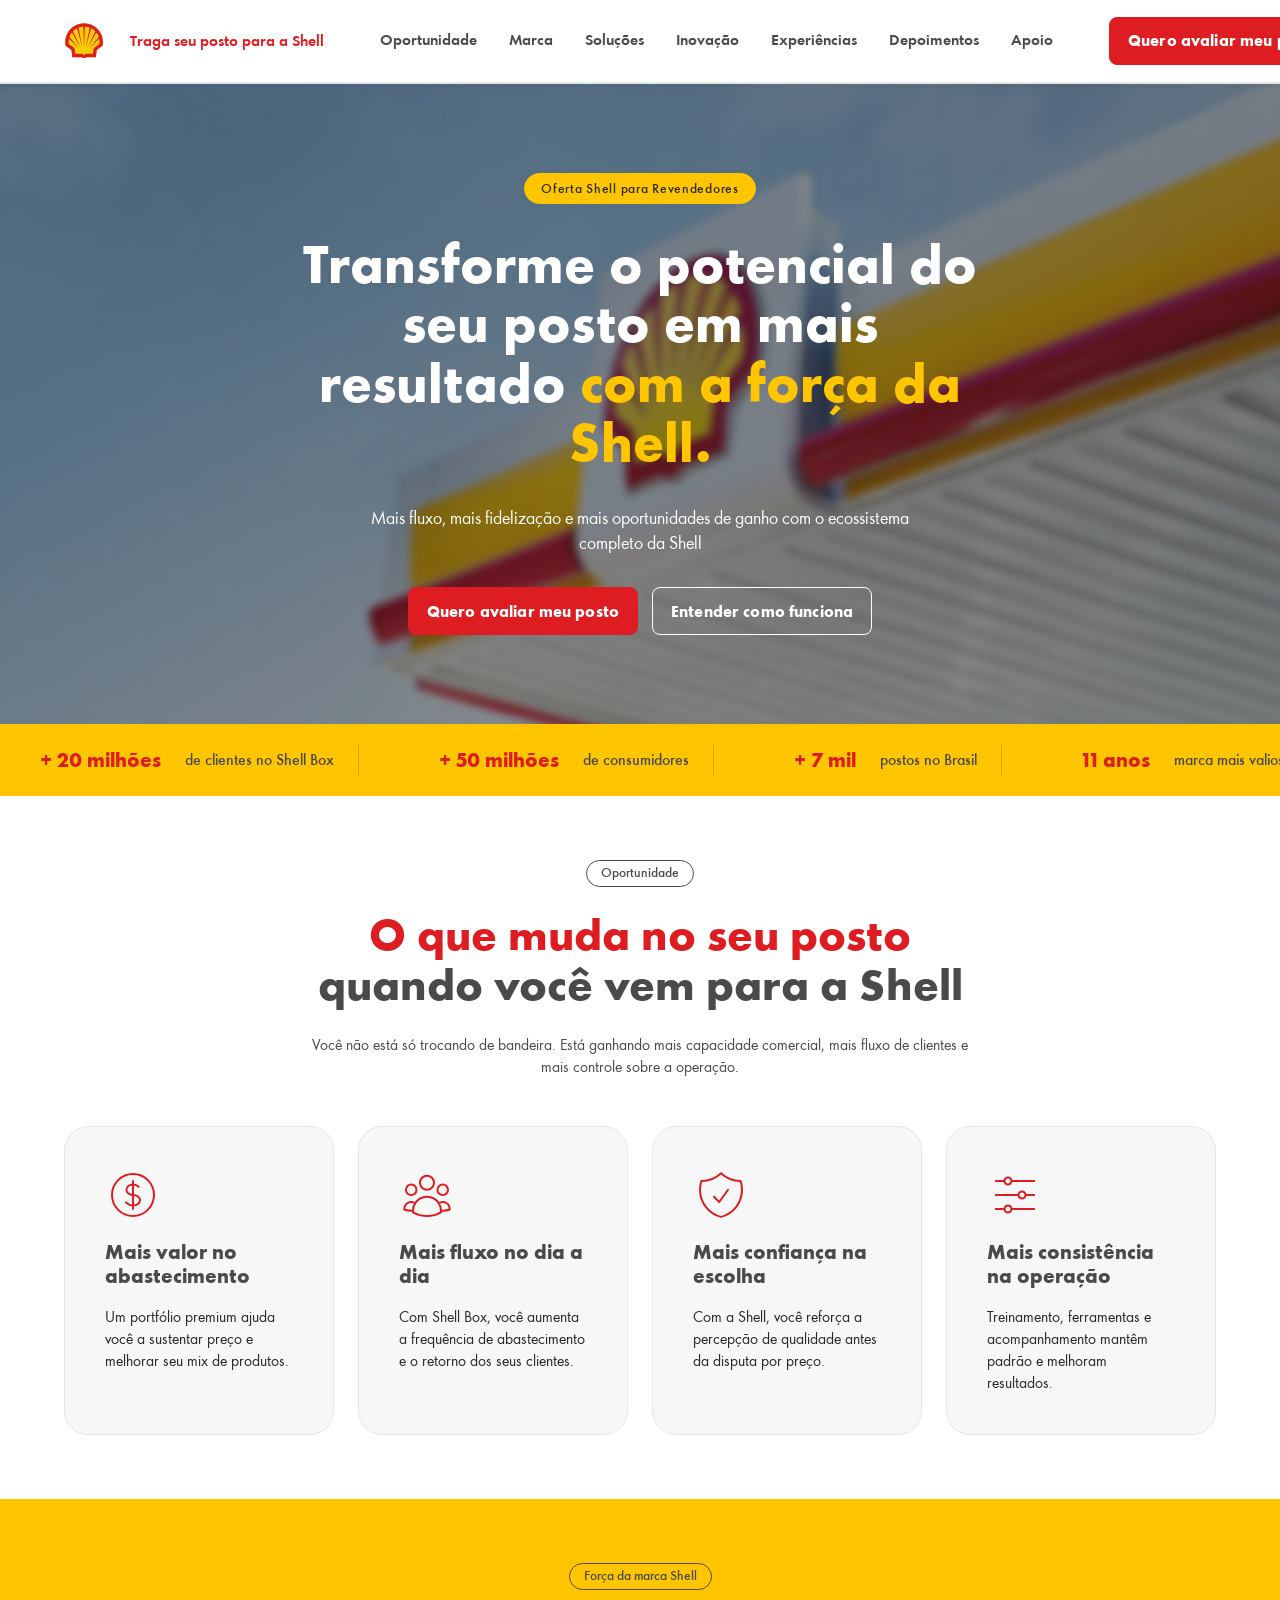
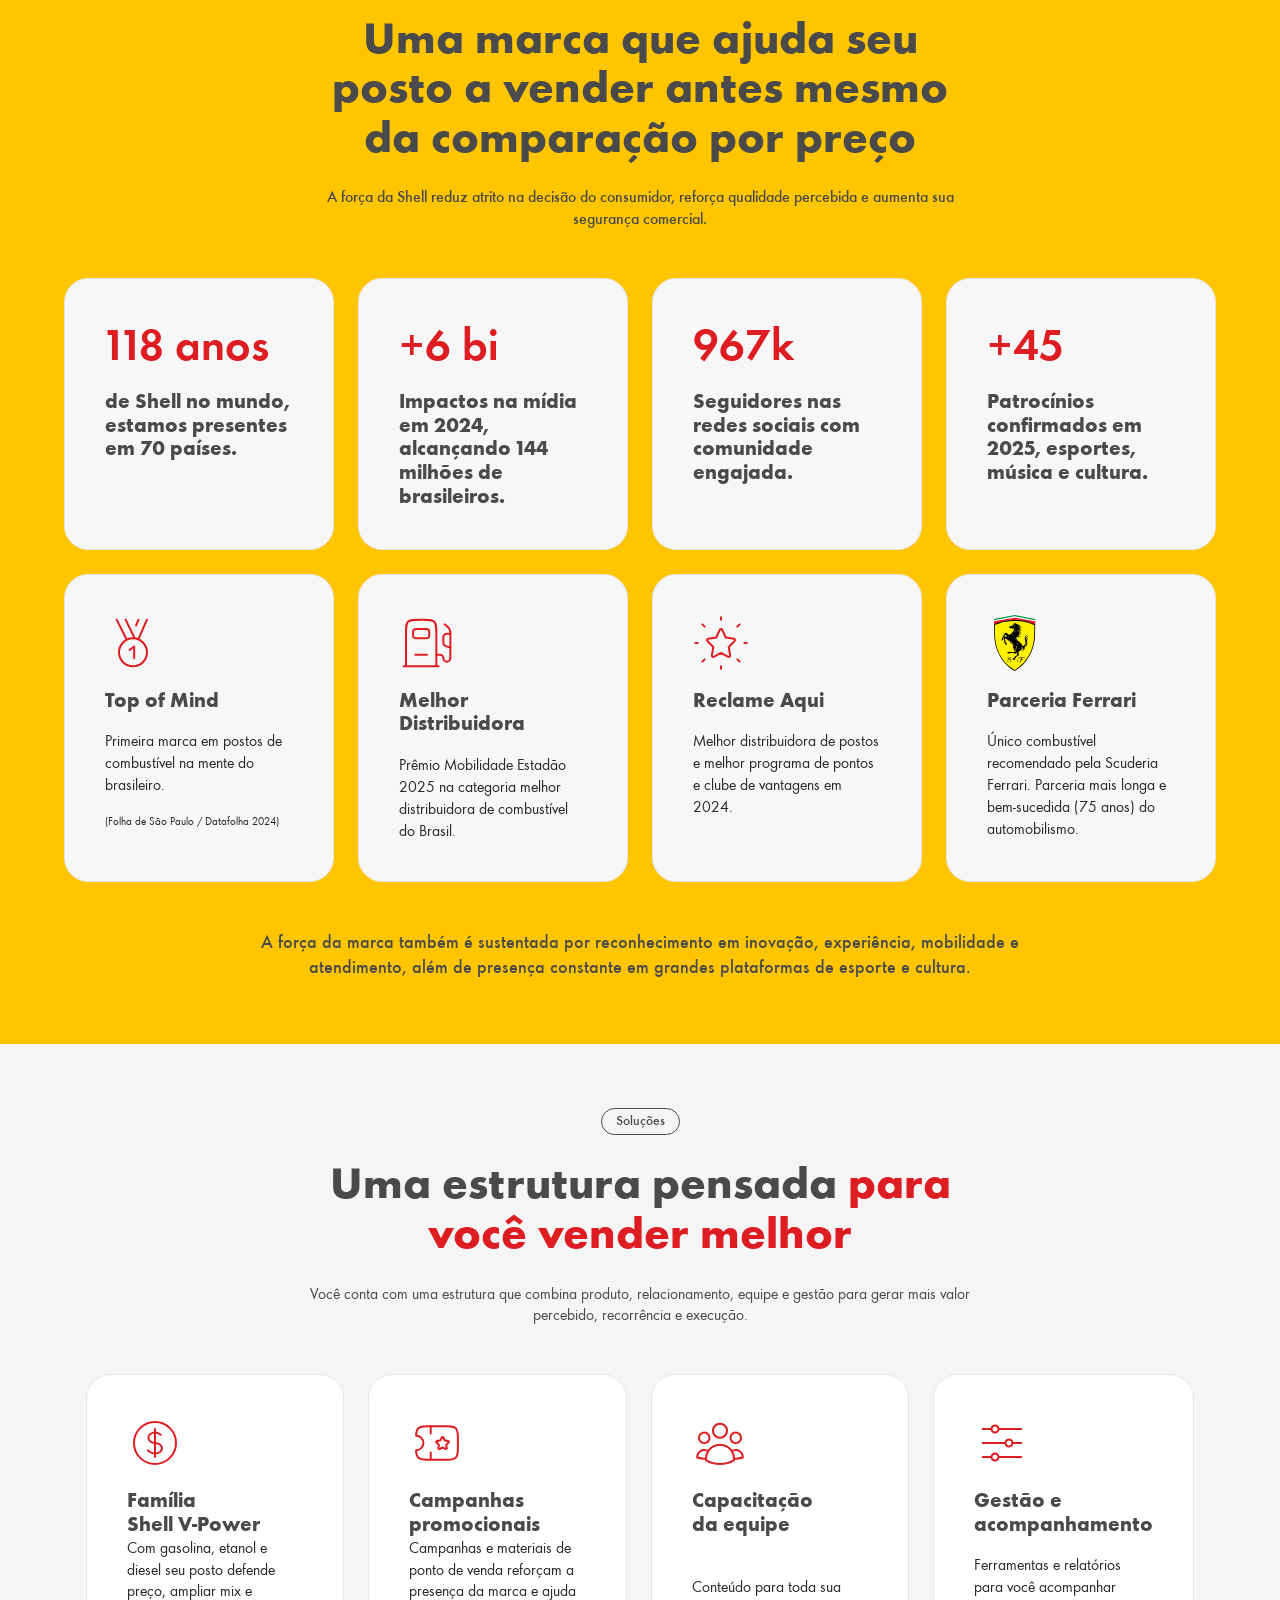
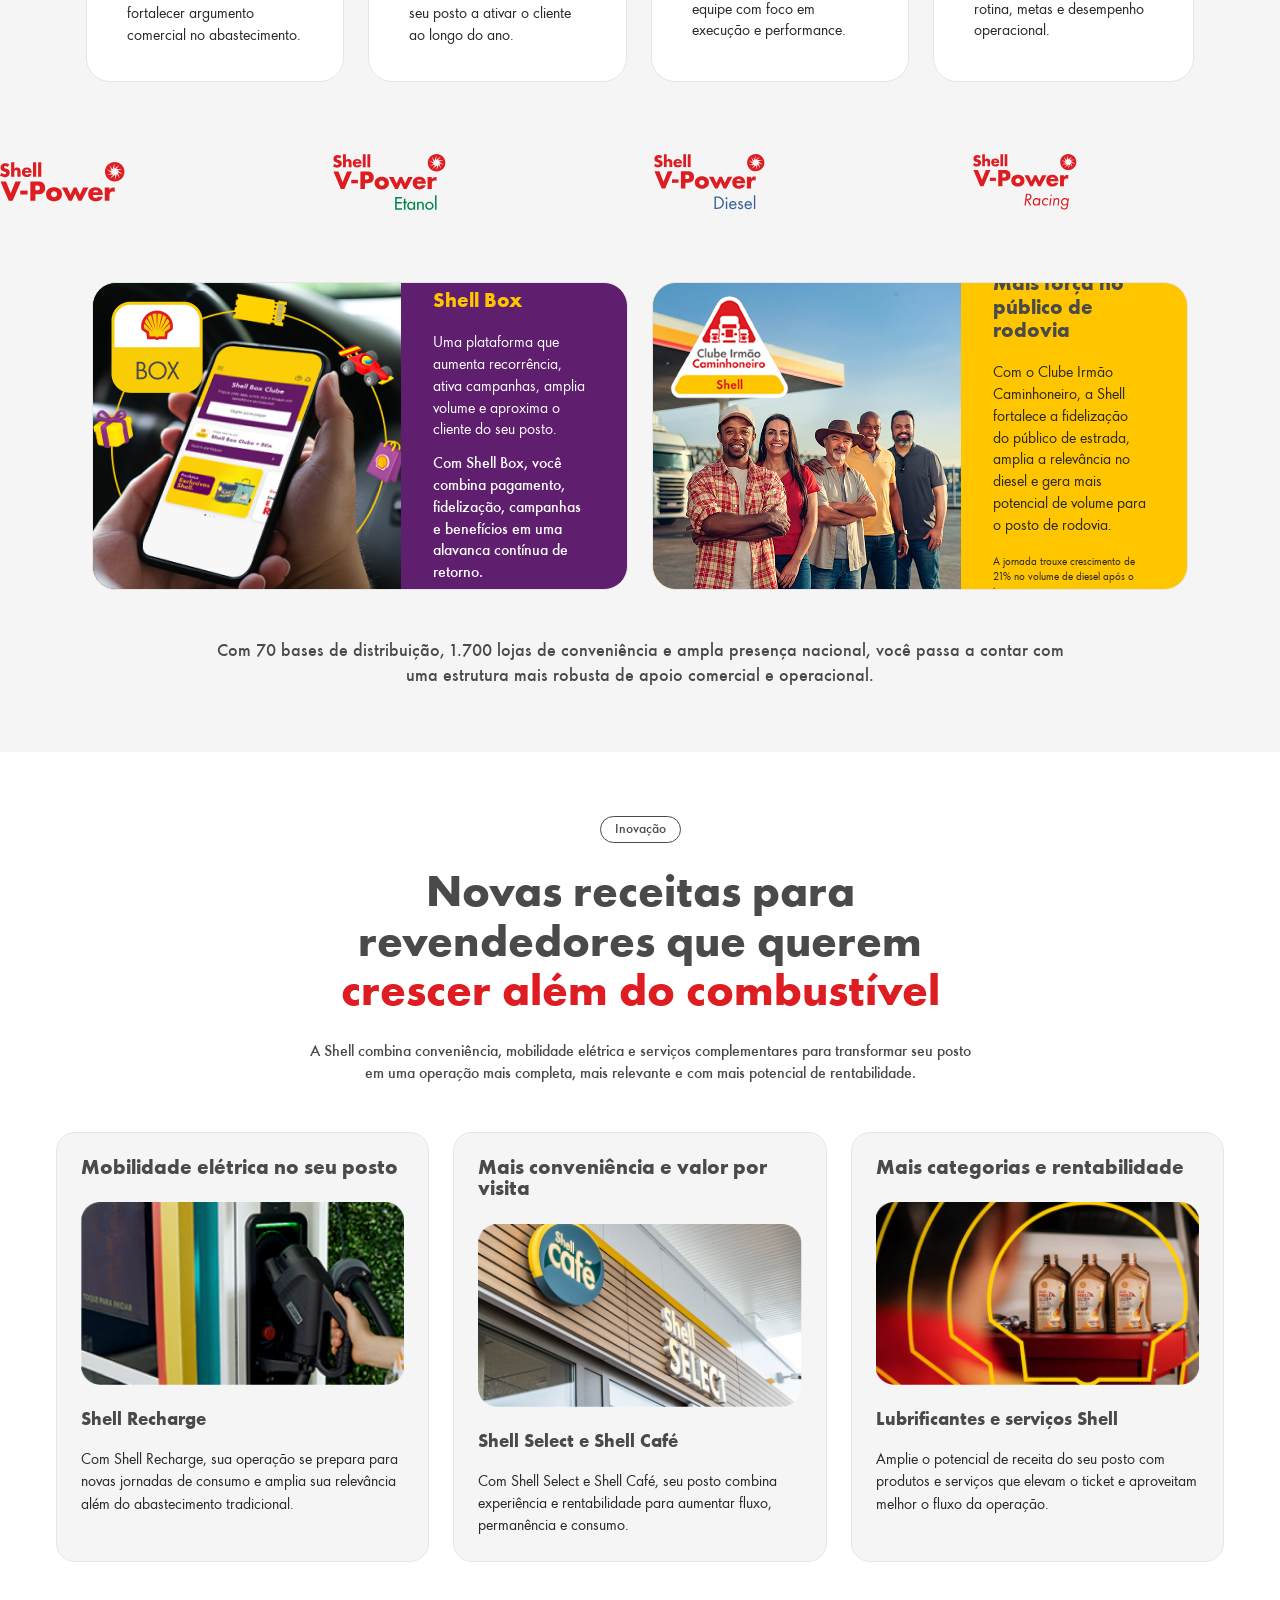
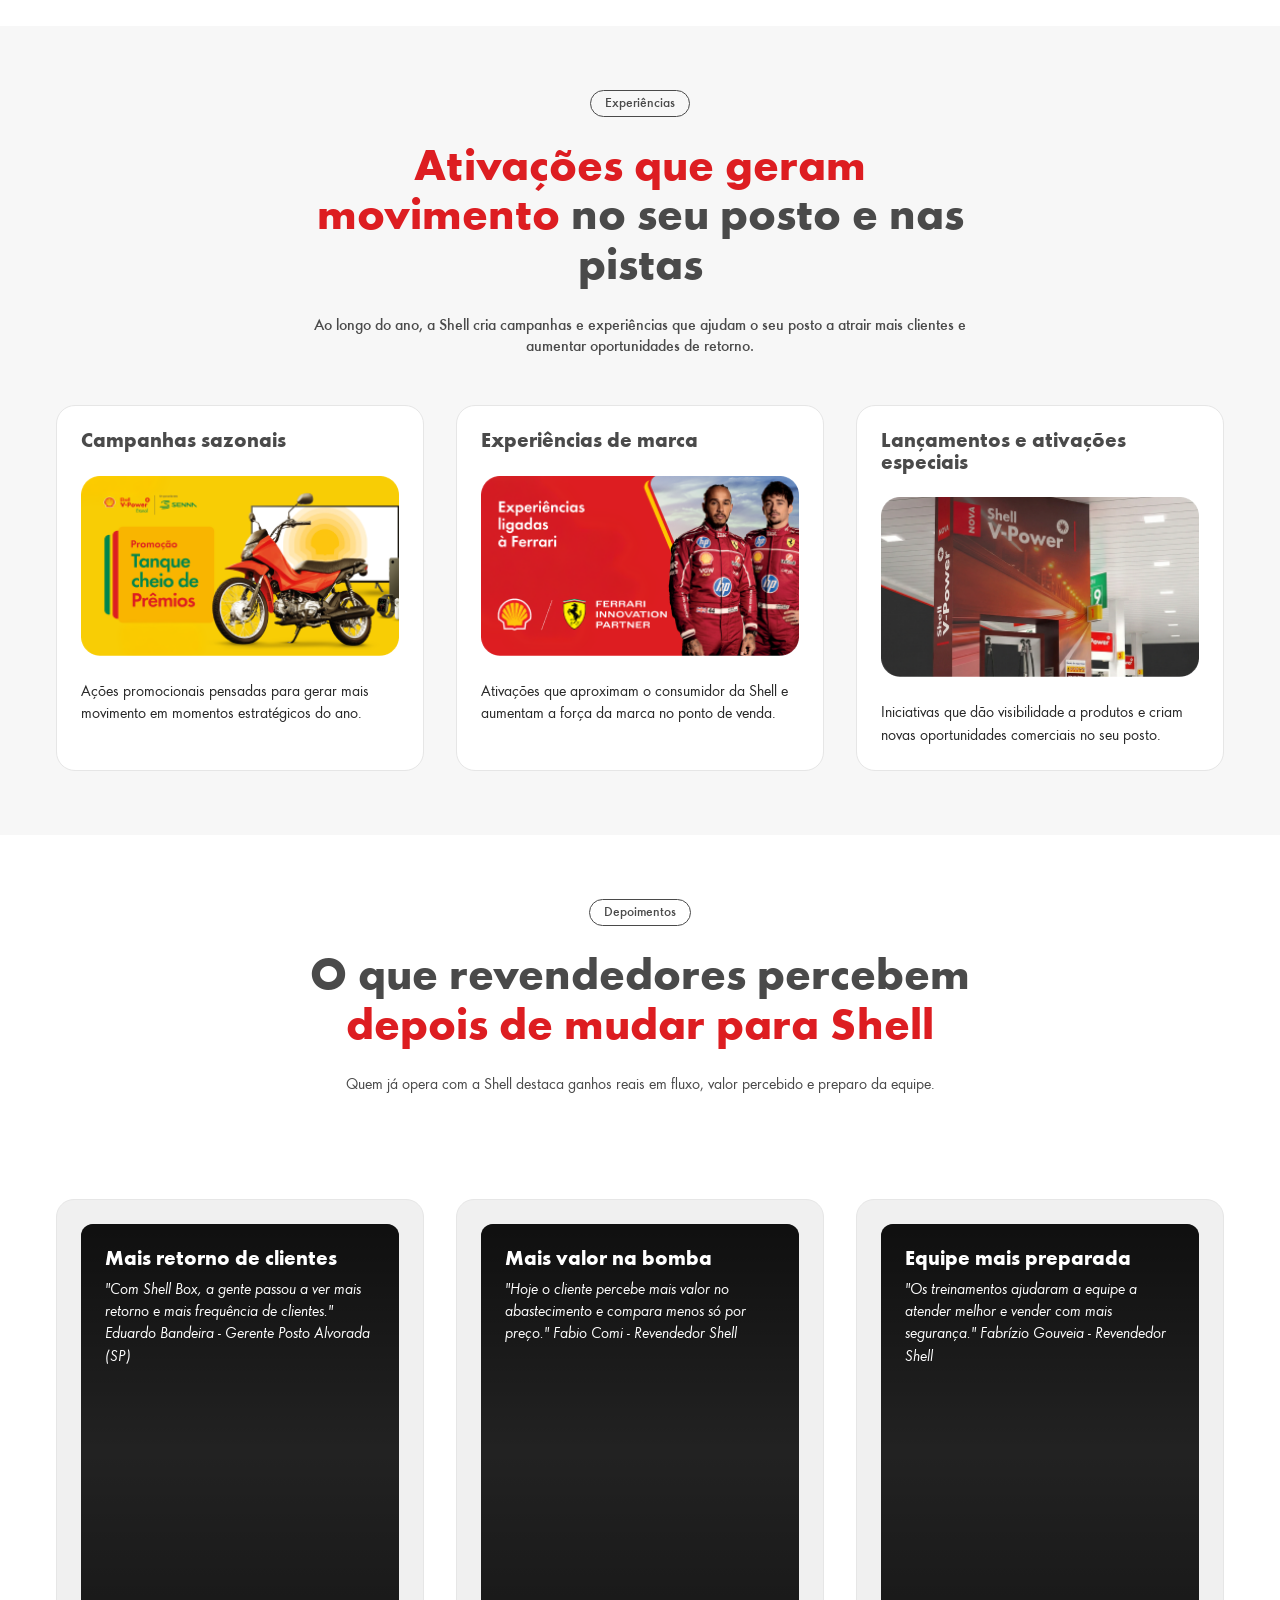
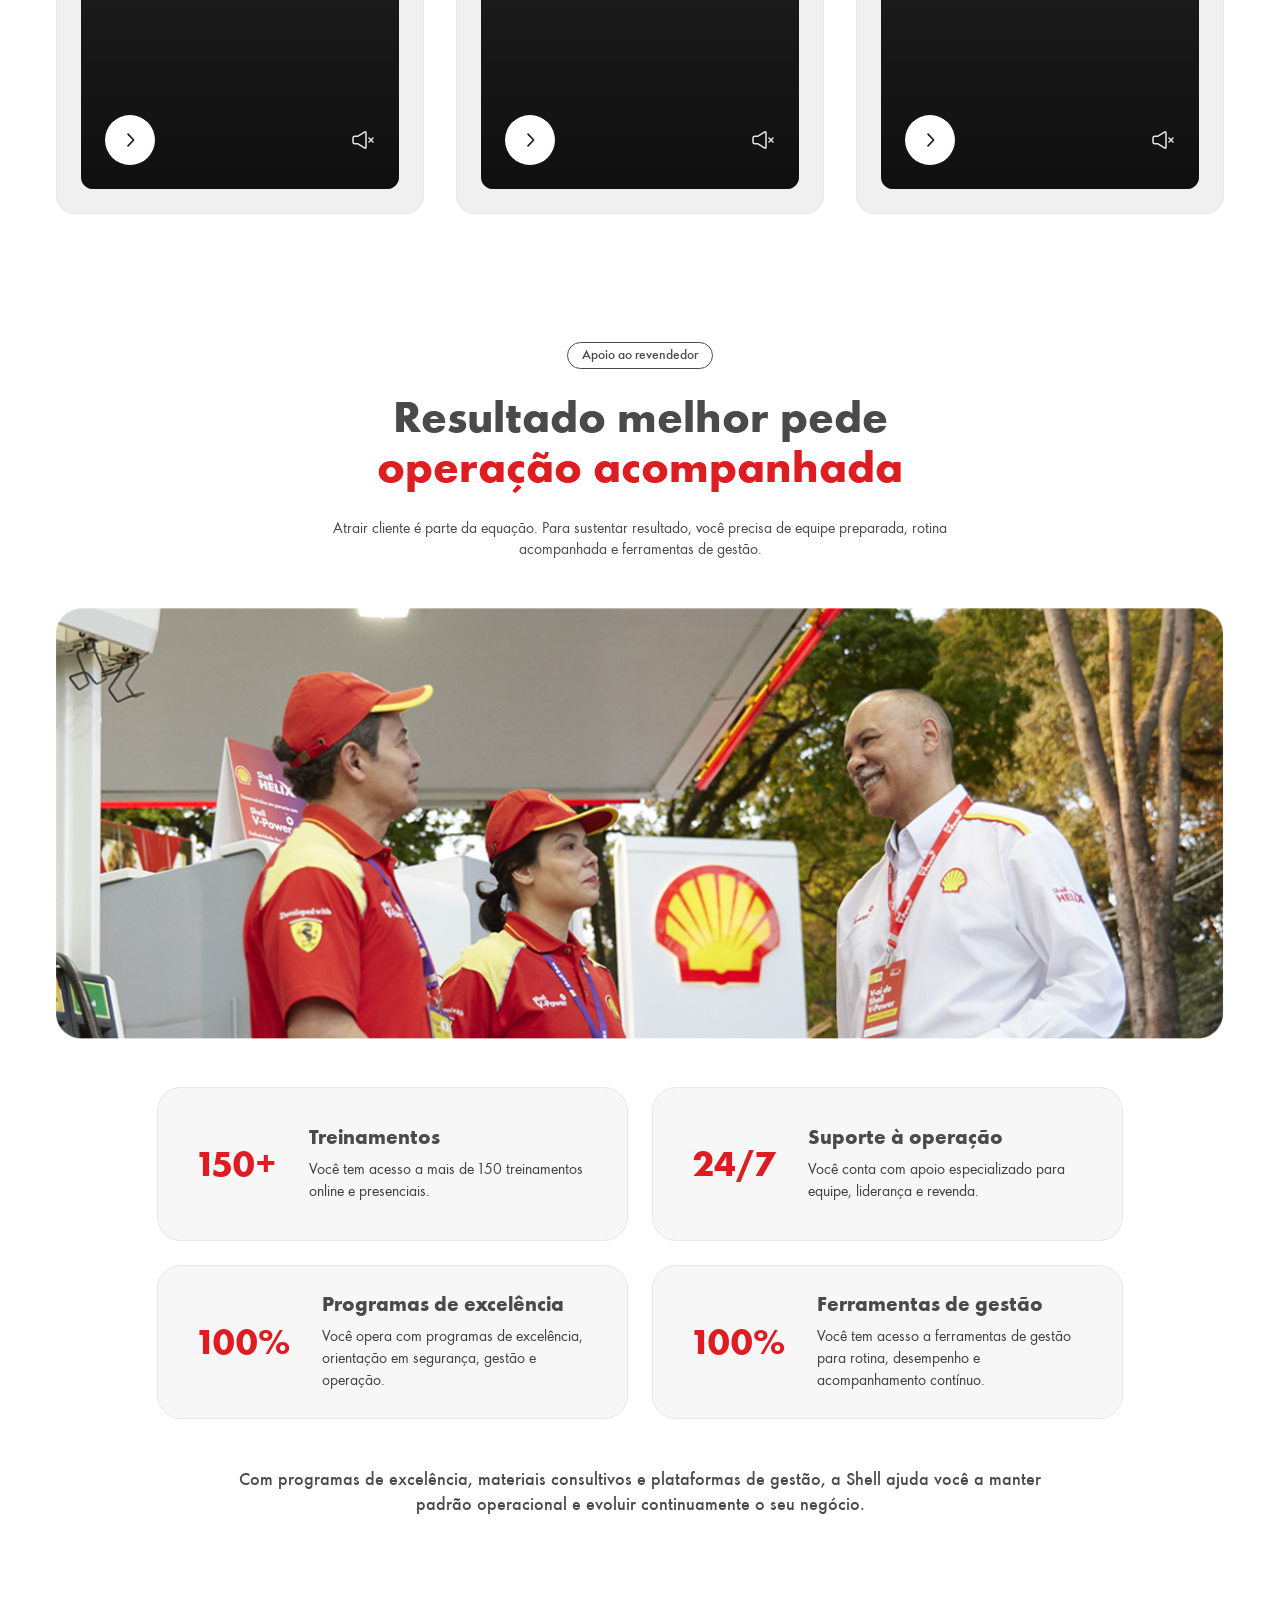
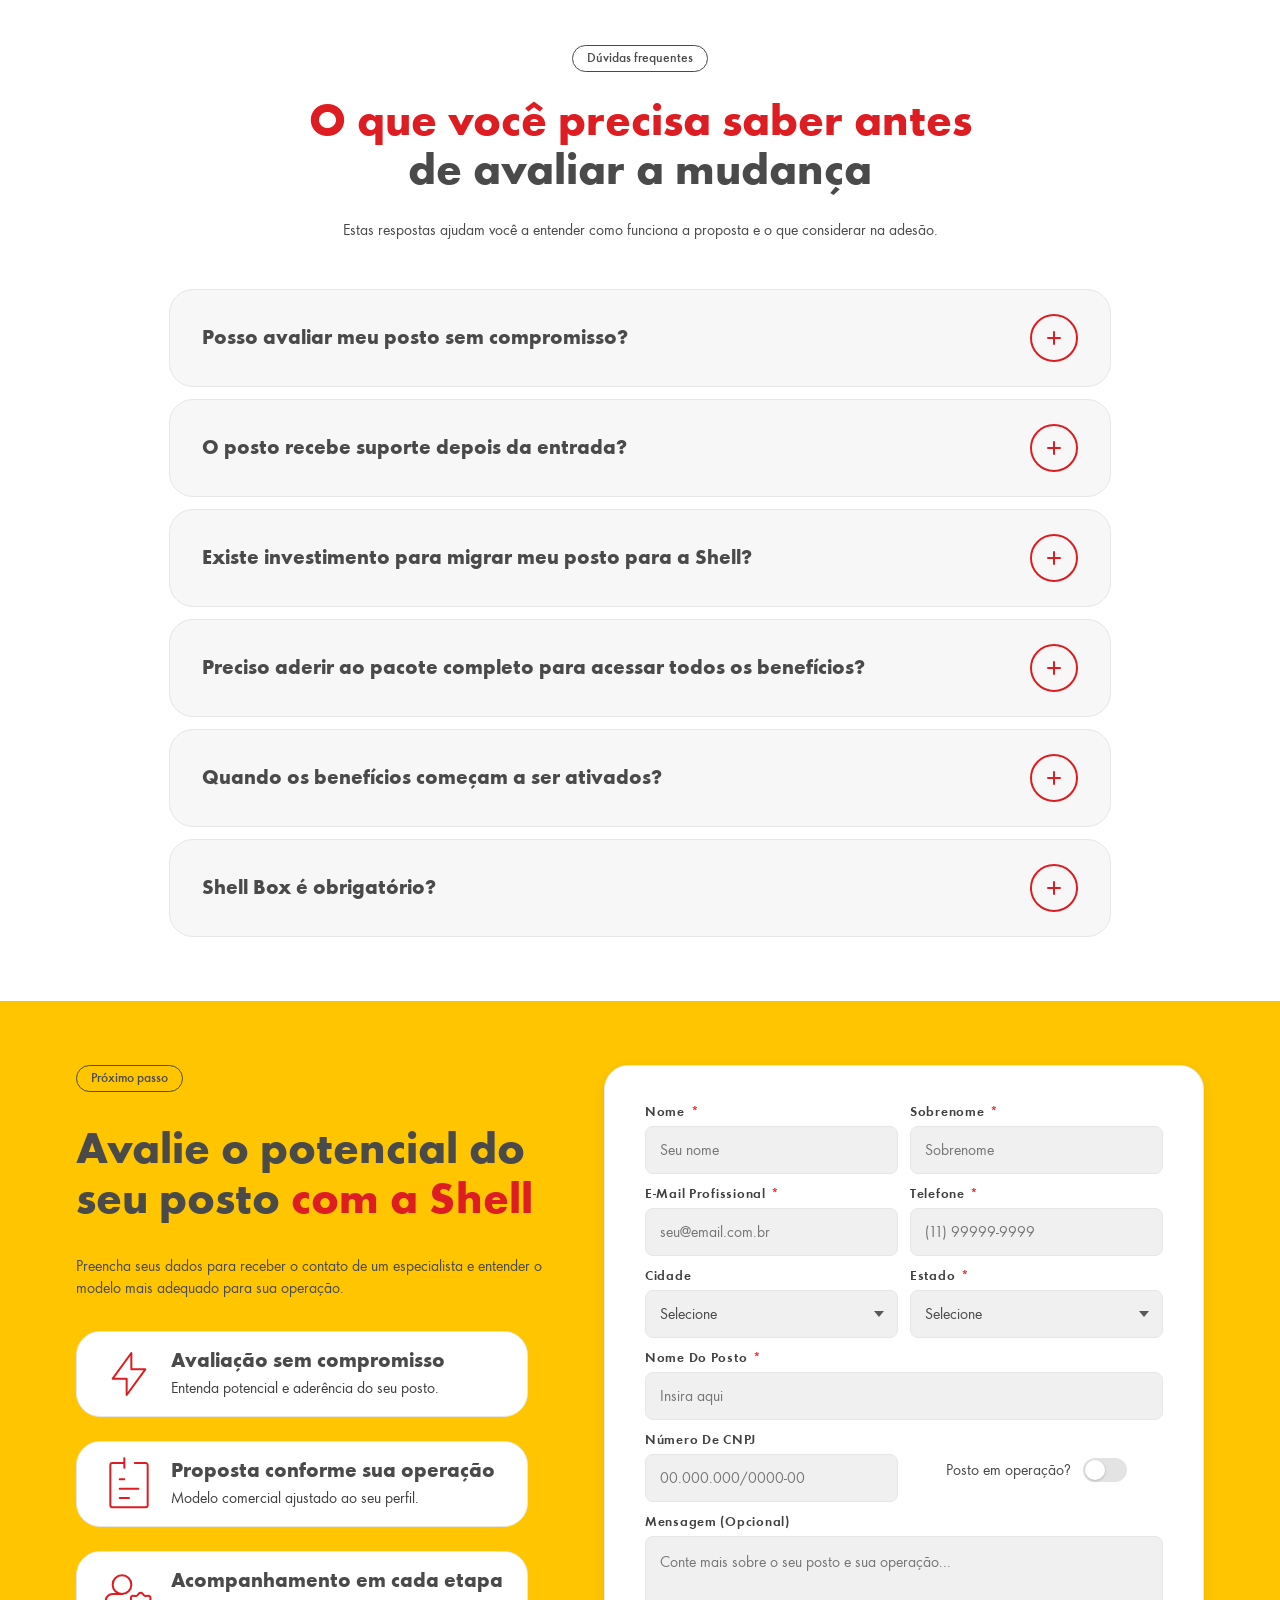
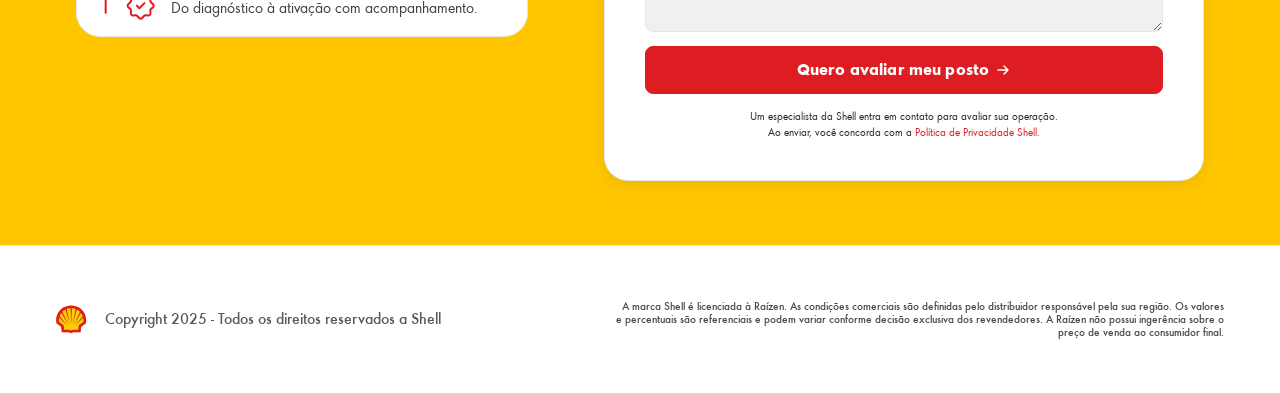
==== commit d8ad75fe: "Add files via upload" ====
--- a/index.html
+++ b/index.html
@@ -19,7 +19,7 @@
     body {
       margin: 0;
       background: var(--white-100);
-      color: var(--black-100);
+      color: var(--gray-700);
       font-family: var(--font-body);
       font-size: var(--text-14);
       line-height: var(--lh-body);
@@ -62,7 +62,7 @@
       display: block;
       width: 22px;
       height: 2px;
-      background: var(--black-100);
+      background: var(--gray-700);
       border-radius: 2px;
       transition: transform var(--t-base) var(--ease-out), opacity var(--t-fast);
     }
@@ -152,12 +152,12 @@
       padding: 9px 16px 8px;
       border: 1px solid var(--yellow-100);
       border-radius: 50px;
-      background: rgba(251, 206, 7, 0.05);
+      background: var(--yellow-100);
       font-family: var(--font-heading);
       font-weight: 500;
-      font-size: var(--text-10);
-      color: var(--yellow-100);
-      text-transform: uppercase;
+      font-size: var(--text-12);
+      color: #292929;
+      
       letter-spacing: 0.06em;
       white-space: nowrap;
       line-height: 1;
@@ -176,9 +176,9 @@
 
     /* ── Subtítulo ── */
     .hero-sub {
-      font-family: var(--font-body);
+      font-family: var(--font-heading);
       font-weight: 400;
-      font-size: var(--text-14);
+      font-size: var(--text-16);
       color: var(--white-100);
       line-height: var(--lh-body);
       margin: 0;
@@ -208,7 +208,7 @@
       flex: 1;
     }
     .hero-footer .marquee-item {
-      color: var(--black-100);
+      color: var(--gray-700);
       font-size: var(--text-14);
       font-weight: 500;
       text-transform: none;
@@ -220,7 +220,7 @@
       font-weight: 700;
       font-size: var(--text-18);
       color: var(--red-100);
-      text-transform: uppercase;
+      text-transform: lowercase;
       display: block;
       line-height: 1;
     }
@@ -239,7 +239,7 @@
     ═══════════════════════════════════════════ */
     .lp-section {
       background: var(--white-100);
-      padding: 72px 0;
+      padding: 64px 0;
     }
     .lp-section-yellow { background: var(--yellow-100); }
 
@@ -249,7 +249,7 @@
       padding: 0 var(--sp-56);
       display: flex;
       flex-direction: column;
-      gap: var(--sp-56);
+      gap: 48px;
       align-items: center;
     }
 
@@ -257,7 +257,7 @@
     .lp-title-block {
       display: flex;
       flex-direction: column;
-      gap: var(--sp-32);
+      gap: 24px;
       align-items: center;
       text-align: center;
       max-width: 680px;
@@ -268,13 +268,13 @@
       font-weight: 700;
       font-size: var(--text-40);
       line-height: 1.24;
-      color: var(--black-100);
+      color: var(--gray-700);
       margin: 0;
     }
     .lp-desc {
       font-family: var(--font-body);
       font-size: var(--text-14);
-      color: var(--dark-gray);
+      color: var(--gray-700);
       line-height: var(--lh-body);
       margin: 0;
     }
@@ -282,7 +282,7 @@
       font-family: var(--font-heading);
       font-weight: 500;
       font-size: var(--text-16);
-      color: var(--dark-gray);
+      color: var(--gray-700);
       line-height: var(--lh-body);
       text-align: center;
       max-width: 860px;
@@ -293,7 +293,7 @@
     .lp-pillars-4 {
       display: grid;
       grid-template-columns: repeat(4, 270px);
-      gap: var(--sp-32);
+      gap: 24px;
       justify-content: center;
     }
 
@@ -301,7 +301,7 @@
     .lp-mstrip-2x2 {
       display: grid;
       grid-template-columns: repeat(2, 471px);
-      gap: var(--sp-32);
+      gap: 24px;
       justify-content: center;
     }
 
@@ -322,7 +322,7 @@
       display: grid;
       grid-template-columns: repeat(4, 270px);
       grid-template-rows: auto auto;
-      gap: var(--sp-32);
+      gap: 24px;
       justify-content: center;
     }
 
@@ -386,7 +386,7 @@
     .beneficios-grid {
       display: grid;
       grid-template-columns: repeat(3, 1fr);
-      gap: var(--sp-32);
+      gap: 24px;
       margin-top: var(--sp-56);
       width: 100%;
     }
@@ -407,7 +407,7 @@
       font-family: var(--font-heading);
       font-weight: 700;
       font-size: var(--text-18);
-      color: var(--black-100);
+      color: var(--gray-700);
       line-height: 1.2;
       margin: 0;
     }
@@ -490,7 +490,7 @@
       font-family: var(--font-heading);
       font-weight: 700;
       font-size: var(--text-18);
-      color: var(--black-100);
+      color: var(--gray-700);
       line-height: 1.32;
       margin: 0;
     }
@@ -657,7 +657,7 @@
       font-family: var(--font-heading);
       font-weight: 700;
       font-size: var(--text-18);
-      color: var(--black-100);
+      color: var(--gray-700);
       line-height: var(--lh-normal);
     }
     .mstrip-desc {
@@ -669,7 +669,7 @@
     .lp-mstrip-2x2 {
       display: grid;
       grid-template-columns: repeat(2, 471px);
-      gap: var(--sp-32);
+      gap: 24px;
       justify-content: center;
     }
 
@@ -709,7 +709,7 @@
       font-family: var(--font-heading);
       font-size: var(--text-18);
       font-weight: 700;
-      color: var(--black-100);
+      color: var(--gray-700);
       line-height: var(--lh-normal);
       flex: 1;
     }
@@ -759,10 +759,10 @@
     .contato-grid {
       display: grid;
       grid-template-columns: 480px 600px;
-      gap: 72px;
+      gap: 48px;
       align-items: start;
       width: 100%;
-      max-width: 1152px;  /* 480 + 72 + 600 */
+      max-width: 1128px;  /* 480 + 72 + 600 */
       margin: 0 auto;
     }
 
@@ -771,6 +771,7 @@
       display: flex;
       flex-direction: column;
       gap: var(--sp-32);
+      align-items: flex-start;
     }
     .contato-left .lp-h2 {
       text-align: left;
@@ -778,7 +779,7 @@
     }
     .contato-left .lp-desc {
       text-align: left;
-      color: var(--black-100);
+      color: var(--gray-700);
     }
 
     /* bullets mstrip-image */
@@ -811,7 +812,7 @@
       font-family: var(--font-heading);
       font-weight: 700;
       font-size: var(--text-18);
-      color: var(--black-100);
+      color: var(--gray-700);
       line-height: var(--lh-normal);
     }
     .contato-bullet-desc {
@@ -916,8 +917,8 @@
       .lp-section   { padding: 56px 0; }
 
       /* Grids → 2 colunas */
-      .lp-pillars-4  { grid-template-columns: repeat(2, 1fr); }
-      .lp-pillars-8  { grid-template-columns: repeat(2, 1fr); }
+      .lp-pillars-4  { grid-template-columns: repeat(2, 1fr); gap: 24px; }
+      .lp-pillars-8  { grid-template-columns: repeat(2, 1fr); gap: 24px; }
       .lp-mstrip-2x2 { grid-template-columns: 1fr; }
 
       /* Depoimentos */
@@ -1039,7 +1040,7 @@
       .hero-ctas .btn { width: 100%; justify-content: center; height: 44px; }
 
       /* Layout */
-      .lp-section    { padding: 40px 0; }
+      .lp-section    { padding: 32px 0; }
       .lp-container  { padding: 0 var(--sp-18); gap: var(--sp-32); }
       .lp-h2         { font-size: 22px; }
       .lp-title-block { gap: var(--sp-14); }
@@ -1069,6 +1070,358 @@
       .hero-h1      { font-size: 21px; }
       .lp-h2        { font-size: 20px; }
       .lp-container { padding: 0 var(--sp-14); }
+    }
+
+    /* ── stag-pill: pill com borda, Oportunidade e FAQ ── */
+    .stag-pill {
+      display: inline-flex;
+      align-items: center;
+      justify-content: center;
+      padding: 6px 14px 7px;
+      border-radius: 50px;
+      font-family: var(--font-heading);
+      font-weight: 500;
+      font-size: var(--text-12);
+      line-height: 1;
+      white-space: nowrap;
+    }
+    .stag-pill-dark {
+      background: rgba(221, 29, 33, 0.05);
+      border: 1px solid var(--red-100);
+      color: var(--red-100);
+    }
+
+    /* ── stag-pill-dark: variante para fundo amarelo (seção Marca) ── */
+    /* ── Seção Marca: textos sobre fundo amarelo → cinza #4A4A4A ── */
+    .lp-section-yellow .pillar-title { color: var(--gray-700); }
+    .lp-section-yellow .pillar-desc  { color: var(--gray-900); }
+    .lp-section-yellow .pillar-claim { color: var(--gray-900); }
+    .lp-section-yellow .lp-desc-lg   { color: var(--gray-700); }
+    .stag-pill-dark {
+      background: transparent;
+      border: 1px solid #4A4A4A;
+      color: #4A4A4A;
+    }
+
+    /* ── Toggle switch — campo Posto em Operação? ── */
+    .fg-toggle {
+      display: flex;
+      align-items: center;
+      justify-content: flex-start;
+      padding-top: 24px;
+    }
+    .fg-toggle-label {
+      display: flex;
+      align-items: center;
+      gap: 12px;
+      cursor: pointer;
+      user-select: none;
+    }
+    .toggle-input {
+      position: absolute;
+      opacity: 0;
+      width: 0;
+      height: 0;
+    }
+    .toggle-track {
+      position: relative;
+      display: inline-block;
+      width: 44px;
+      height: 24px;
+      background: rgba(118, 118, 118, 0.2);
+      border-radius: 12px;
+      flex-shrink: 0;
+      transition: background var(--t-base) var(--ease-out);
+    }
+    .toggle-thumb {
+      position: absolute;
+      top: 2px;
+      left: 2px;
+      width: 20px;
+      height: 20px;
+      background: var(--white-100);
+      border-radius: 50%;
+      box-shadow: 0 1px 3px rgba(0,0,0,0.2);
+      transition: transform var(--t-base) var(--ease-out);
+    }
+    .toggle-input:checked ~ .toggle-track { background: var(--red-100); }
+    .toggle-input:checked ~ .toggle-track .toggle-thumb { transform: translateX(20px); }
+    .toggle-text {
+      font-family: var(--font-body);
+      font-size: var(--text-14);
+      color: var(--gray-700);
+      white-space: nowrap;
+    }
+
+    /* ═══════════════════════════════════════════
+       SOLUÇÕES — C1
+       bg: #F5F5F5 | 4 pillars | barra logos | 2 cards horizontais
+    ═══════════════════════════════════════════ */
+    .lp-section-solucoes {
+      background: #F5F5F5;
+    }
+
+    /* 4 pillars em linha — fundo branco, borda, radius 24 */
+    .sol-pillars {
+      display: grid;
+      grid-template-columns: repeat(4, 1fr);
+      gap: 24px;
+      width: 100%;
+      padding: 0 30px;
+      box-sizing: border-box;
+    }
+    .sol-pillars .pillar {
+      background: var(--white-100);
+      height: 308px;
+      display: flex;
+      flex-direction: column;
+      gap: 18px;
+      justify-content: flex-start;
+    }
+    .sol-pillars .pillar > div {
+      flex: 1;
+      display: flex;
+      flex-direction: column;
+      justify-content: space-between;
+    }
+
+    /* barra de logos V-Power — marquee full-width */
+    .sol-brands {
+      height: 104px;
+      width: 100%;
+      overflow: hidden;
+      display: flex;
+      align-items: center;
+      position: relative;
+      margin-top: 48px;
+      margin-bottom: 48px;
+    }
+    .sol-brands-track {
+      display: flex;
+      align-items: center;
+      gap: 208px;
+      animation: sol-marquee 22s linear infinite;
+      width: max-content;
+    }
+    .sol-brands:hover .sol-brands-track { animation-play-state: paused; }
+    @keyframes sol-marquee {
+      0%   { transform: translateX(0); }
+      100% { transform: translateX(-50%); }
+    }
+    .sol-brand-logo {
+      max-height: 56px;
+      max-width: 140px;
+      object-fit: contain;
+      flex-shrink: 0;
+    }
+
+    /* 2 cards horizontais */
+    .sol-cards {
+      display: flex;
+      gap: 24px;
+      width: 100%;
+      padding: 0 36px;
+      box-sizing: border-box;
+    }
+    .sol-card {
+      display: flex;
+      flex-direction: row;
+      gap: 0;
+      height: 308px;
+      border-radius: var(--radius-24);
+      overflow: hidden;
+      border: 1px solid var(--border);
+      flex: 1;
+      min-width: 0;   /* evita overflow de texto */
+    }
+    .sol-card-purple { background: var(--shell-box-purple); }
+    .sol-card-yellow  { background: var(--yellow-100); }
+
+    .sol-card-img {
+      width: 308px;
+      flex-shrink: 0;
+      position: relative;
+      overflow: hidden;
+    }
+    .sol-card-photo {
+      width: 100%;
+      height: 100%;
+      object-fit: cover;
+      display: block;
+    }
+    .sol-card-body {
+      flex: 1;
+      display: flex;
+      flex-direction: column;
+      justify-content: center;
+      gap: var(--sp-18);
+      padding: 40px 40px 40px 32px;
+      min-width: 0;
+    }
+    .sol-card-title {
+      font-family: var(--font-heading);
+      font-weight: 700;
+      font-size: var(--text-18);
+      line-height: var(--lh-normal);
+    }
+    .sol-card-desc {
+      font-family: var(--font-body);
+      font-size: var(--text-14);
+      line-height: var(--lh-body);
+    }
+    .sol-card-desc strong {
+      font-family: var(--font-heading);
+      font-weight: 500;
+    }
+    .sol-card-purple .sol-card-desc  { color: var(--white-100); }
+    .sol-card-purple .sol-card-desc strong { color: var(--white-100); }
+    .sol-card-yellow  .sol-card-desc { color: #292929; }
+    .sol-card-yellow  .sol-card-title { color: #4A4A4A; }
+    .sol-card-claim {
+      font-family: var(--font-body);
+      font-size: var(--text-10);
+      line-height: var(--lh-body);
+      color: #292929;
+    }
+
+    /* responsivo Soluções */
+    @media (max-width: 1200px) {
+      .sol-pillars { padding: 0; }
+      .sol-cards   { padding: 0; }
+    }
+    @media (max-width: 1024px) {
+      .sol-pillars { grid-template-columns: repeat(2, 1fr); }
+      .sol-pillars .pillar { height: auto; }
+      .sol-cards   { flex-direction: column; gap: 16px; }
+      .sol-card    { height: auto; flex-direction: row; }
+      .sol-card-img { width: 45%; flex-shrink: 0; height: auto; aspect-ratio: 1/1; }
+      .sol-brands  { gap: 32px; flex-wrap: wrap; height: auto; padding: 24px 0; }
+    }
+    @media (max-width: 768px) {
+      .sol-pillars { grid-template-columns: 1fr; }
+      .sol-card    { flex-direction: column; }
+      .sol-card-img { width: 100%; aspect-ratio: 16/9; }
+      .sol-card-body { padding: 24px; }
+    }
+    @media (max-width: 480px) {
+      .sol-card-body { padding: 20px 16px; gap: 12px; }
+      .sol-card-title { font-size: var(--text-16); }
+      .sol-card-desc  { font-size: var(--text-14); }
+    }
+
+    /* ═══════════════════════════════════════════
+       INOVAÇÃO — C2
+       3 comp-box: fundo #F5F5F5, border, radius 19px
+    ═══════════════════════════════════════════ */
+    .inov-grid {
+      display: grid;
+      grid-template-columns: repeat(3, 1fr);
+      gap: 24px;
+      width: 100%;
+    }
+    .inov-card {
+      background: #F5F5F5;
+      border: 1px solid var(--border);
+      border-radius: 19px;
+      padding: 24px;
+      display: flex;
+      flex-direction: column;
+      gap: 24px;
+    }
+    .inov-card-label {
+      font-family: var(--font-heading);
+      font-weight: 700;
+      font-size: var(--text-18);
+      color: var(--gray-700);
+      line-height: 1.2;
+    }
+    .inov-card-img {
+      width: 100%;
+      border-radius: var(--radius-12);
+      overflow: hidden;
+      aspect-ratio: 313 / 177;
+    }
+    .inov-card-img img {
+      width: 100%;
+      height: 100%;
+      object-fit: cover;
+      display: block;
+    }
+    .inov-card-body {
+      display: flex;
+      flex-direction: column;
+      gap: 18px;
+    }
+    .inov-card-subtitle {
+      font-family: var(--font-heading);
+      font-weight: 700;
+      font-size: var(--text-16);
+      color: #4A4A4A;
+      line-height: 1.32;
+    }
+    .inov-card-desc {
+      font-family: var(--font-body);
+      font-size: var(--text-14);
+      color: #292929;
+      line-height: 1.6;
+      margin: 0;
+    }
+
+    /* ═══════════════════════════════════════════
+       EXPERIÊNCIAS — C3
+       3 comp-box: fundo branco, border, radius 19px
+    ═══════════════════════════════════════════ */
+    .lp-section-vantagens {
+      background: #F7F7F7;
+    }
+    .exp-grid {
+      display: grid;
+      grid-template-columns: repeat(3, 1fr);
+      gap: 32px;
+      width: 100%;
+    }
+    .exp-card {
+      background: var(--white-100);
+      border: 1px solid var(--border);
+      border-radius: 19px;
+      padding: 24px;
+      display: flex;
+      flex-direction: column;
+      gap: 24px;
+    }
+    .exp-card-label {
+      font-family: var(--font-heading);
+      font-weight: 700;
+      font-size: var(--text-18);
+      color: #4A4A4A;
+      line-height: 1.2;
+    }
+    .exp-card-img {
+      width: 100%;
+      border-radius: var(--radius-12);
+      overflow: hidden;
+      aspect-ratio: 313 / 177;
+    }
+    .exp-card-img img {
+      width: 100%;
+      height: 100%;
+      object-fit: cover;
+      display: block;
+    }
+    .exp-card-desc {
+      font-family: var(--font-body);
+      font-size: var(--text-14);
+      color: #292929;
+      line-height: 1.6;
+      margin: 0;
+    }
+
+    /* responsivo C2 + C3 */
+    @media (max-width: 1024px) {
+      .inov-grid, .exp-grid { grid-template-columns: 1fr; }
+    }
+    @media (max-width: 768px) {
+      .inov-grid, .exp-grid { gap: 16px; }
     }
 </style>
 </head>
@@ -1100,8 +1453,8 @@
         <a href="#s-valor"       class="nav-link" role="listitem">Oportunidade</a>
         <a href="#s-marca"       class="nav-link" role="listitem">Marca</a>
         <a href="#s-solucoes"    class="nav-link" role="listitem">Soluções</a>
-        <a href="#s-beneficios"  class="nav-link" role="listitem">Benefícios</a>
-        <a href="#s-vantagens"   class="nav-link" role="listitem">Vantagens</a>
+        <a href="#s-beneficios"  class="nav-link" role="listitem">Inovação</a>
+        <a href="#s-vantagens"   class="nav-link" role="listitem">Experiências</a>
         <a href="#s-depoimentos" class="nav-link" role="listitem">Depoimentos</a>
         <a href="#s-apoio"       class="nav-link" role="listitem">Apoio</a>
       </div>
@@ -1130,8 +1483,8 @@
       <a href="#s-valor"       class="nav-link">Oportunidade</a>
       <a href="#s-marca"       class="nav-link">Marca</a>
       <a href="#s-solucoes"    class="nav-link">Soluções</a>
-      <a href="#s-beneficios"  class="nav-link">Benefícios</a>
-      <a href="#s-vantagens"   class="nav-link">Vantagens</a>
+      <a href="#s-beneficios"  class="nav-link">Inovação</a>
+      <a href="#s-vantagens"   class="nav-link">Experiências</a>
       <a href="#s-depoimentos" class="nav-link">Depoimentos</a>
       <a href="#s-apoio"       class="nav-link">Apoio</a>
     </div>
@@ -1158,18 +1511,18 @@
       <div class="hero-content">
 
 
-        <div class="hero-kicker" aria-label="Oferta Shell para revendedores">
-          Oferta Shell para revendedores
+        <div class="hero-kicker" aria-label="Oferta Shell para Revendedores">
+          Oferta Shell para Revendedores
         </div>
 
 
         <h1 id="hero-heading" class="hero-h1">
-          <span class="hero-h1-white">Traga seu posto para a Shell </span><span class="hero-h1-yellow">e ganhe mais força para vender melhor.</span>
+          <span class="hero-h1-white">Transforme o potencial do seu posto em mais resultado </span><span class="hero-h1-yellow">com a força da Shell.</span>
         </h1>
 
 
         <p class="hero-sub">
-          Com combustíveis premium, Shell Box, marca reconhecida e apoio à operação, você ganha mais valor por abastecimento, mais fluxo e mais consistência no dia a dia.
+          Mais fluxo, mais fidelização e mais oportunidades de ganho com o ecossistema completo da Shell
         </p>
 
 
@@ -1207,7 +1560,7 @@
       <div class="lp-container">
 
         <div class="lp-title-block">
-          <span class="stag stag-red">Oportunidade</span>
+          <div class="stag-pill stag-pill-dark">Oportunidade</div>
           <h2 class="lp-h2"><span style="color:var(--red-100);">O que muda no seu posto</span> quando você vem para a Shell</h2>
           <p class="lp-desc">Você não está só trocando de bandeira. Está ganhando mais capacidade comercial, mais fluxo de clientes e mais controle sobre a operação.</p>
         </div>
@@ -1246,9 +1599,9 @@
       <div class="lp-container">
 
         <div class="lp-title-block">
-          <span class="stag stag-red">Força da marca Shell</span>
-          <h2 class="lp-h2" style="color:var(--black-100);">Uma marca que <span style="color:var(--red-100);">ajuda seu posto a vender</span> antes mesmo da comparação por preço</h2>
-          <p class="lp-desc" style="color:var(--black-100);">A força da Shell reduz atrito na decisão do consumidor, reforça qualidade percebida e aumenta sua segurança comercial.</p>
+          <div class="stag-pill stag-pill-dark">Força da marca Shell</div>
+          <h2 class="lp-h2" style="color:#4A4A4A;">Uma marca que ajuda seu posto a vender antes mesmo da comparação por preço</h2>
+          <p class="lp-desc" style="color:#4A4A4A; font-weight:500;">A força da Shell reduz atrito na decisão do consumidor, reforça qualidade percebida e aumenta sua segurança comercial.</p>
         </div>
 
 
@@ -1256,8 +1609,8 @@
 
 
           <div class="pillar pillar-stat hover-lift">
-            <div class="pillar-number">118</div>
-            <div class="pillar-title">Anos de Shell no mundo, estamos presentes em 70 países.</div>
+            <div class="pillar-number">118 anos</div>
+            <div class="pillar-title">de Shell no mundo, estamos presentes em 70 países.</div>
           </div>
           <div class="pillar pillar-stat hover-lift">
             <div class="pillar-number">+6 bi</div>
@@ -1298,7 +1651,7 @@
         </div>
 
 
-        <p class="lp-desc-lg" style="color:var(--black-100);">
+        <p class="lp-desc-lg" style="color:#4A4A4A;">
           A força da marca também é sustentada por reconhecimento em inovação, experiência, mobilidade e atendimento, além de presença constante em grandes plataformas de esporte e cultura.
         </p>
 
@@ -1309,119 +1662,192 @@
 
   <!-- s-solucoes -->
   <section id="s-solucoes">
-    <div class="lp-section" style="padding: 96px 0;">
+    <div class="lp-section lp-section-solucoes">
+
+      <!-- título + pillars -->
       <div class="lp-container">
 
         <div class="lp-title-block">
-          <span class="stag stag-red">Soluções</span>
+          <div class="stag-pill stag-pill-dark">Soluções</div>
           <h2 class="lp-h2">Uma estrutura pensada <span style="color:var(--red-100);">para você vender melhor</span></h2>
           <p class="lp-desc">Você conta com uma estrutura que combina produto, relacionamento, equipe e gestão para gerar mais valor percebido, recorrência e execução.</p>
         </div>
 
-
-        <div class="lp-mstrip-2x2">
-
-
-          <div class="mstrip-number">
-            <div class="mstrip-inner">
-              <div class="mstrip-num">01</div>
-              <div class="mstrip-text">
-                <div class="mstrip-title">Combustíveis premium</div>
-                <div class="mstrip-desc">Um portfólio com força comercial para você defender preço e aumentar valor percebido.</div>
+        <!-- 4 pillars -->
+        <div class="sol-pillars">
+          <div class="pillar hover-lift">
+            <img src="images/icon-value.svg" alt="" width="56" height="56" class="pillar-icon">
+            <div>
+              <div class="pillar-title">Família<br>Shell V-Power</div>
+              <div class="pillar-desc">Com gasolina, etanol e diesel seu posto defende preço, ampliar mix e fortalecer argumento comercial no abastecimento.</div>
+            </div>
+          </div>
+          <div class="pillar hover-lift">
+            <img src="images/icon-ticket-star.svg" alt="" width="56" height="56" class="pillar-icon">
+            <div>
+              <div class="pillar-title">Campanhas promocionais</div>
+              <div class="pillar-desc">Campanhas e materiais de ponto de venda reforçam a presença da marca e ajuda seu posto a ativar o cliente ao longo do ano.</div>
+            </div>
+          </div>
+          <div class="pillar hover-lift">
+            <img src="images/icon-frequency.svg" alt="" width="56" height="56" class="pillar-icon">
+            <div>
+              <div class="pillar-title">Capacitação<br>da equipe</div>
+              <div class="pillar-desc">Conteúdo para toda sua equipe com foco em execução e performance.</div>
+            </div>
+          </div>
+          <div class="pillar hover-lift">
+            <img src="images/icon-control.svg" alt="" width="56" height="56" class="pillar-icon">
+            <div>
+              <div class="pillar-title">Gestão e acompanhamento</div>
+              <div class="pillar-desc">Ferramentas e relatórios para você acompanhar rotina, metas e desempenho operacional.</div>
+            </div>
+          </div>
+        </div>
+
+      </div><!-- /lp-container título+pillars -->
+
+      <!-- barra de logos V-Power — full-width, fora do container -->
+      <div class="sol-brands">
+        <div class="sol-brands-track" aria-hidden="false">
+          <img src="images/logo-shell-vpower.svg"        alt="Shell V-Power"        class="sol-brand-logo">
+          <img src="images/logo-shell-vpower-etanol.svg" alt="Shell V-Power Etanol"  class="sol-brand-logo">
+          <img src="images/logo-shell-vpower-diesel.svg" alt="Shell V-Power Diesel"  class="sol-brand-logo">
+          <img src="images/logo-shell-vpower-racing.svg" alt="Shell V-Power Racing"  class="sol-brand-logo">
+          <!-- duplicata para loop contínuo -->
+          <img src="images/logo-shell-vpower.svg"        alt="" aria-hidden="true"  class="sol-brand-logo">
+          <img src="images/logo-shell-vpower-etanol.svg" alt="" aria-hidden="true"   class="sol-brand-logo">
+          <img src="images/logo-shell-vpower-diesel.svg" alt="" aria-hidden="true"   class="sol-brand-logo">
+          <img src="images/logo-shell-vpower-racing.svg" alt="" aria-hidden="true"   class="sol-brand-logo">
+        </div>
+      </div>
+
+      <!-- cards + rodapé -->
+      <div class="lp-container">
+
+        <!-- 2 cards horizontais -->
+        <div class="sol-cards">
+
+          <div class="sol-card sol-card-purple">
+            <div class="sol-card-img">
+              <img src="images/shell-box.png" alt="Shell Box" class="sol-card-photo">
+            </div>
+            <div class="sol-card-body">
+              <div class="sol-card-title" style="color:var(--yellow-100);">Shell Box</div>
+              <div class="sol-card-desc">
+                <p style="margin:0 0 12px 0;">Uma plataforma que aumenta recorrência, ativa campanhas, amplia volume e aproxima o cliente do seu posto.</p>
+                <p style="margin:0; font-family:var(--font-heading); font-weight:500; color:var(--white-100);">Com Shell Box, você combina pagamento, fidelização, campanhas e benefícios em uma alavanca contínua de retorno.</p>
               </div>
             </div>
           </div>
 
-
-          <div class="mstrip-number mstrip-purple">
-            <div class="mstrip-inner">
-              <div class="mstrip-num">02</div>
-              <div class="mstrip-text">
-                <div class="mstrip-title">Shell Box para fidelização</div>
-                <div class="mstrip-desc">Uma base ativa, recorrência de uso e campanhas que transformam abastecimento em retorno.</div>
-              </div>
-            </div>
-          </div>
-
-
-          <div class="mstrip-number">
-            <div class="mstrip-inner">
-              <div class="mstrip-num">03</div>
-              <div class="mstrip-text">
-                <div class="mstrip-title">Capacitação da equipe</div>
-                <div class="mstrip-desc">Conteúdo para toda sua equipe com foco em execução e performance.</div>
-              </div>
-            </div>
-          </div>
-
-
-          <div class="mstrip-number">
-            <div class="mstrip-inner">
-              <div class="mstrip-num">04</div>
-              <div class="mstrip-text">
-                <div class="mstrip-title">Gestão e acompanhamento</div>
-                <div class="mstrip-desc">Ferramentas e relatórios para você acompanhar rotina, metas e desempenho operacional.</div>
-              </div>
+          <div class="sol-card sol-card-yellow">
+            <div class="sol-card-img">
+              <img src="images/clube-irmao-caminhoneiro.png" alt="Clube Irmão Caminhoneiro Shell" class="sol-card-photo">
+            </div>
+            <div class="sol-card-body">
+              <div class="sol-card-title">Mais força no público de rodovia</div>
+              <div class="sol-card-desc">Com o Clube Irmão Caminhoneiro, a Shell fortalece a fidelização do público de estrada, amplia a relevância no diesel e gera mais potencial de volume para o posto de rodovia.</div>
+              <div class="sol-card-claim">A jornada trouxe crescimento de 21% no volume de diesel após o lançamento.</div>
             </div>
           </div>
 
         </div>
 
-
-        <p class="lp-desc-lg">A oferta também inclui campanhas promocionais, materiais de ponto de venda e plataformas de apoio que reforçam a presença da marca e ativam o cliente ao longo do ano.</p>
+        <p class="lp-desc-lg">Com 70 bases de distribuição, 1.700 lojas de conveniência e ampla presença nacional, você passa a contar com uma estrutura mais robusta de apoio comercial e operacional.</p>
+
+      </div><!-- /lp-container cards+rodapé -->
+
+    </div>
+  </section>
+
+<!-- s-beneficios -->
+  <section id="s-beneficios">
+    <div class="lp-section">
+      <div class="lp-container">
+
+        <div class="lp-title-block">
+          <div class="stag-pill stag-pill-dark">Inovação</div>
+          <h2 class="lp-h2">Novas receitas para revendedores que querem <span style="color:var(--red-100);">crescer além do combustível</span></h2>
+          <p class="lp-desc" style="font-weight:500;">A Shell combina conveniência, mobilidade elétrica e serviços complementares para transformar seu posto em uma operação mais completa, mais relevante e com mais potencial de rentabilidade.</p>
+        </div>
+
+        <div class="inov-grid">
+
+          <div class="inov-card">
+            <div class="inov-card-label">Mobilidade elétrica no seu posto</div>
+            <div class="inov-card-img">
+              <img src="images/recharge.png" alt="Shell Recharge" loading="lazy">
+            </div>
+            <div class="inov-card-body">
+              <div class="inov-card-subtitle">Shell Recharge</div>
+              <p class="inov-card-desc">Com Shell Recharge, sua operação se prepara para novas jornadas de consumo e amplia sua relevância além do abastecimento tradicional.</p>
+            </div>
+          </div>
+
+          <div class="inov-card">
+            <div class="inov-card-label">Mais conveniência e valor por visita</div>
+            <div class="inov-card-img">
+              <img src="images/shell-select-cafe.png" alt="Shell Select e Shell Café" loading="lazy">
+            </div>
+            <div class="inov-card-body">
+              <div class="inov-card-subtitle">Shell Select e Shell Café</div>
+              <p class="inov-card-desc">Com Shell Select e Shell Café, seu posto combina experiência e rentabilidade para aumentar fluxo, permanência e consumo.</p>
+            </div>
+          </div>
+
+          <div class="inov-card">
+            <div class="inov-card-label">Mais categorias e rentabilidade</div>
+            <div class="inov-card-img">
+              <img src="images/oils-and-lubricants.png" alt="Lubrificantes e serviços Shell" loading="lazy">
+            </div>
+            <div class="inov-card-body">
+              <div class="inov-card-subtitle">Lubrificantes e serviços Shell</div>
+              <p class="inov-card-desc">Amplie o potencial de receita do seu posto com produtos e serviços que elevam o ticket e aproveitam melhor o fluxo da operação.</p>
+            </div>
+          </div>
+
+        </div>
 
       </div>
     </div>
   </section>
 
-  <!-- s-beneficios -->
-  <section id="s-beneficios">
-    <div class="lp-section">
+<!-- s-vantagens -->
+  <section id="s-vantagens">
+    <div class="lp-section lp-section-vantagens">
       <div class="lp-container">
 
         <div class="lp-title-block">
-          <span class="stag stag-red">Benefícios</span>
-          <h2 class="lp-h2">Mais valor por abastecimento. <span style="color:var(--red-100);">Mais frequência de retorno.</span> Mais retenção.</h2>
-          <p class="lp-desc">Quando produto, marca e relacionamento trabalham juntos, você ganha mais força para ampliar mix, estimular recorrência e defender margem.</p>
+          <div class="stag-pill stag-pill-dark">Experiências</div>
+          <h2 class="lp-h2"><span style="color:var(--red-100);">Ativações que geram movimento</span> no seu posto e nas pistas</h2>
+          <p class="lp-desc" style="font-weight:500;">Ao longo do ano, a Shell cria campanhas e experiências que ajudam o seu posto a atrair mais clientes e aumentar oportunidades de retorno.</p>
         </div>
 
-
-        <div class="beneficios-grid">
-
-
-          <div class="comp-box">
-            <p class="comp-box-label">Combustíveis</p>
-            <div class="comp-box-img">
-              <img src="images/combustiveis.png" alt="Shell V-Power combustíveis">
-            </div>
-            <div class="comp-box-body">
-              <p class="comp-box-title">Shell V-Power</p>
-              <p class="comp-box-desc">Um portfólio premium que te dá argumento comercial forte na bomba.</p>
-            </div>
-          </div>
-
-
-          <div class="comp-box comp-box-purple">
-            <p class="comp-box-label">Fidelização</p>
-            <div class="comp-box-img">
-              <img src="images/shellbox.png" alt="Shell Box app">
-            </div>
-            <div class="comp-box-body">
-              <p class="comp-box-title" style="color:var(--yellow-100);">Shell Box</p>
-              <p class="comp-box-desc" style="color:rgba(255,255,255,0.9);">Fidelização que aumenta sua frequência de vendas, ativa campanhas e traz o cliente de volta.</p>
-            </div>
-          </div>
-
-
-          <div class="comp-box">
-            <p class="comp-box-label">Incentivo</p>
-            <div class="comp-box-img">
-              <img src="images/incentivo.png" alt="Programas de incentivo">
-            </div>
-            <div class="comp-box-body">
-              <p class="comp-box-title">Programas para equipe</p>
-              <p class="comp-box-desc">Iniciativas que ajudam você a melhorar execução, engajamento e oferta no ponto de venda.</p>
-            </div>
+        <div class="exp-grid">
+
+          <div class="exp-card">
+            <div class="exp-card-label">Campanhas sazonais</div>
+            <div class="exp-card-img">
+              <img src="images/tanque-cheio-de-premios.png" alt="Campanhas sazonais Shell" loading="lazy">
+            </div>
+            <p class="exp-card-desc">Ações promocionais pensadas para gerar mais movimento em momentos estratégicos do ano.</p>
+          </div>
+
+          <div class="exp-card">
+            <div class="exp-card-label">Experiências de marca</div>
+            <div class="exp-card-img">
+              <img src="images/shell-ferrari.png" alt="Shell Ferrari" loading="lazy">
+            </div>
+            <p class="exp-card-desc">Ativações que aproximam o consumidor da Shell e aumentam a força da marca no ponto de venda.</p>
+          </div>
+
+          <div class="exp-card">
+            <div class="exp-card-label">Lançamentos e ativações especiais</div>
+            <div class="exp-card-img">
+              <img src="images/shell-vpower-launch.png" alt="Lançamentos Shell V-Power" loading="lazy">
+            </div>
+            <p class="exp-card-desc">Iniciativas que dão visibilidade a produtos e criam novas oportunidades comerciais no seu posto.</p>
           </div>
 
         </div>
@@ -1430,80 +1856,13 @@
     </div>
   </section>
 
-  <!-- s-vantagens -->
-  <section id="s-vantagens">
-    <div class="lp-section">
-      <div class="lp-container">
-
-        <div class="lp-title-block">
-          <span class="stag stag-red">Vantagens</span>
-          <h2 class="lp-h2">O que a Shell entrega <span style="color:var(--red-100);">no dia a dia do seu posto</span></h2>
-          <p class="lp-desc">Além da marca, você conta com uma estrutura para manter padrão, acompanhar desempenho e apoiar sua rotina operacional.</p>
-        </div>
-
-
-        <div class="lp-pillars-4" style="margin-top:var(--sp-56);">
-
-
-          <div class="pillar-vantagem">
-            <div class="pillar-vantagem-icon">
-              <img src="images/icon-shell-v-power.svg" alt="" aria-hidden="true">
-            </div>
-            <div class="pillar-vantagem-body">
-              <p class="pillar-vantagem-title">Shell V-Power</p>
-              <p class="pillar-vantagem-desc">Mais valor percebido e mais argumento comercial para você na bomba.</p>
-            </div>
-          </div>
-
-
-          <div class="pillar-vantagem">
-            <div class="pillar-vantagem-icon">
-              <img src="images/icon-gas-tank-drop.svg" alt="" aria-hidden="true">
-            </div>
-            <div class="pillar-vantagem-body">
-              <p class="pillar-vantagem-title">Lubrificantes Shell</p>
-              <p class="pillar-vantagem-desc">Linhas completas para você atender leves, pesados e motos com tecnologia reconhecida.</p>
-            </div>
-          </div>
-
-
-          <div class="pillar-vantagem">
-            <div class="pillar-vantagem-icon">
-              <img src="images/icon-ticket-star.svg" alt="" aria-hidden="true">
-            </div>
-            <div class="pillar-vantagem-body">
-              <p class="pillar-vantagem-title">Campanhas promocionais</p>
-              <p class="pillar-vantagem-desc">Ações sazonais que ajudam você a gerar mais fluxo e visibilidade.</p>
-            </div>
-          </div>
-
-
-          <div class="pillar-vantagem">
-            <div class="pillar-vantagem-icon">
-              <img src="images/icon-control.svg" alt="" aria-hidden="true">
-            </div>
-            <div class="pillar-vantagem-body">
-              <p class="pillar-vantagem-title">Ferramentas de gestão</p>
-              <p class="pillar-vantagem-desc">Plataformas e relatórios para você acompanhar desempenho e rotina.</p>
-            </div>
-          </div>
-
-        </div>
-
-
-        <p class="lp-desc-lg" style="margin-top:var(--sp-56);">Com 70 bases de distribuição, 1.700 lojas de conveniência e ampla presença nacional, você passa a contar com uma estrutura mais robusta de apoio comercial e operacional.</p>
-
-      </div>
-    </div>
-  </section>
-
-  <!-- s-depoimentos -->
+<!-- s-depoimentos -->
   <section id="s-depoimentos">
     <div class="lp-section">
       <div class="lp-container">
 
         <div class="lp-title-block">
-          <span class="stag stag-red">Depoimentos</span>
+          <div class="stag-pill stag-pill-dark">Depoimentos</div>
           <h2 class="lp-h2">O que revendedores percebem <span style="color:var(--red-100);">depois de mudar para Shell</span></h2>
           <p class="lp-desc">Quem já opera com a Shell destaca ganhos reais em fluxo, valor percebido e preparo da equipe.</p>
         </div>
@@ -1583,7 +1942,7 @@
       <div class="lp-container">
 
         <div class="lp-title-block">
-          <span class="stag stag-red">Apoio ao posto</span>
+          <div class="stag-pill stag-pill-dark">Apoio ao revendedor</div>
           <h2 class="lp-h2">Resultado melhor pede <span style="color:var(--red-100);">operação acompanhada</span></h2>
           <p class="lp-desc">Atrair cliente é parte da equação. Para sustentar resultado, você precisa de equipe preparada, rotina acompanhada e ferramentas de gestão.</p>
         </div>
@@ -1651,7 +2010,7 @@
       <div class="lp-container">
 
         <div class="lp-title-block">
-          <span class="stag stag-red">Dúvidas frequentes</span>
+          <div class="stag-pill stag-pill-dark">Dúvidas frequentes</div>
           <h2 class="lp-h2"><span style="color:var(--red-100);">O que você precisa saber antes</span> de avaliar a mudança</h2>
           <p class="lp-desc">Estas respostas ajudam você a entender como funciona a proposta e o que considerar na adesão.</p>
         </div>
@@ -1732,11 +2091,11 @@
 
 
           <div class="contato-left">
-            <span class="stag stag-red">Próximo passo</span>
-            <h2 class="lp-h2" style="color:var(--black-100);">
+            <div class="stag-pill stag-pill-dark">Próximo passo</div>
+            <h2 class="lp-h2">
               Avalie o potencial do seu posto <span style="color:var(--red-100);">com a Shell</span>
             </h2>
-            <p class="lp-desc" style="color:var(--black-100);">
+            <p class="lp-desc">
               Preencha seus dados para receber o contato de um especialista e entender o modelo mais adequado para sua operação.
             </p>
 
@@ -1781,17 +2140,25 @@
               </div>
             </div>
 
-
-            <div class="fg">
-              <label class="fg-label" for="c-email">E-mail Profissional <span class="required">*</span></label>
-              <input class="input" id="c-email" type="email" placeholder="seu@email.com.br" autocomplete="email">
-            </div>
-
-
             <div class="frow">
+              <div class="fg">
+                <label class="fg-label" for="c-email">E-mail Profissional <span class="required">*</span></label>
+                <input class="input" id="c-email" type="email" placeholder="seu@email.com.br" autocomplete="email">
+              </div>
               <div class="fg">
                 <label class="fg-label" for="c-telefone">Telefone <span class="required">*</span></label>
                 <input class="input" id="c-telefone" type="tel" placeholder="(11) 99999-9999" autocomplete="tel">
+              </div>
+            </div>
+
+            <div class="frow">
+              <div class="fg">
+                <label class="fg-label" for="c-cidade">Cidade</label>
+                <div class="select-wrapper">
+                  <select class="select" id="c-cidade">
+                    <option value="">Selecione</option>
+                  </select>
+                </div>
               </div>
               <div class="fg">
                 <label class="fg-label" for="c-estado">Estado <span class="required">*</span></label>
@@ -1810,33 +2177,22 @@
               </div>
             </div>
 
+            <div class="fg">
+              <label class="fg-label" for="c-posto">Nome do posto <span class="required">*</span></label>
+              <input class="input" id="c-posto" type="text" placeholder="Insira aqui">
+            </div>
 
             <div class="frow">
-              <div class="fg">
-                <label class="fg-label" for="c-cidade">Cidade</label>
-                <input class="input" id="c-cidade" type="text" placeholder="Sua cidade">
-              </div>
-              <div class="fg">
-                <label class="fg-label" for="c-posto">Nome do posto</label>
-                <input class="input" id="c-posto" type="text" placeholder="Nome do posto">
-              </div>
-            </div>
-
-
-            <div class="frow">
-              <div class="fg">
-                <label class="fg-label" for="c-operacao">Posto em Operação?</label>
-                <div class="select-wrapper">
-                  <select class="select" id="c-operacao">
-                    <option value="">Selecione</option>
-                    <option>Sim</option>
-                    <option>Não</option>
-                  </select>
-                </div>
-              </div>
               <div class="fg">
                 <label class="fg-label" for="c-cnpj">Número de CNPJ</label>
                 <input class="input" id="c-cnpj" type="text" placeholder="00.000.000/0000-00">
+              </div>
+              <div class="fg fg-toggle">
+                <label class="fg-toggle-label" for="c-operacao">
+                  <input class="toggle-input" id="c-operacao" type="checkbox" role="switch" aria-label="Posto em Operação?">
+                  <label class="toggle-text">Posto em operação?</label>
+                  <span class="toggle-track"><span class="toggle-thumb"></span>
+                </label>
               </div>
             </div>
 
--- a/shell-ds.css
+++ b/shell-ds.css
@@ -94,7 +94,7 @@
   --red-80:  #B0171A;
   --red-10:  #FDEAEA;
 
-  --yellow-100: #FBCE07;
+  --yellow-100: #FFC600;
   --yellow-dark-100: #F9B500;
   --yellow-dark-90: #E0A200;
   --yellow-10: #FFFBEA;
@@ -102,6 +102,8 @@
   /* Neutrals */
   --black-100:    #1A1A1A;
   --dark-gray:    #404040;
+  --gray-900:     #292929;
+  --gray-700:     #4A4A4A;
   --mid-gray:     #595959;
   --light-gray:   #767676;
   --border:       #E6E6E6;
@@ -180,7 +182,7 @@
 body {
   font-family: var(--font-body);
   font-size: var(--text-14);
-  color: var(--black-100);
+  color: var(--gray-700);
   background: var(--white-100);
   line-height: var(--lh-body);
   -webkit-font-smoothing: antialiased;
@@ -326,7 +328,7 @@
 .btn-yellow {
   background: var(--yellow-dark-100);
   border-color: var(--yellow-dark-100);
-  color: var(--black-100);
+  color: var(--gray-700);
 }
 .btn-yellow:hover {
   background: var(--yellow-dark-90);
@@ -339,7 +341,7 @@
 .btn-white {
   background: var(--white-100);
   border-color: var(--white-100);
-  color: var(--black-100);
+  color: var(--gray-700);
 }
 .btn-white:hover {
   background: var(--bg-1);
@@ -441,7 +443,7 @@
   font-family: var(--font-heading);
   font-size: var(--text-12);
   font-weight: 800;
-  text-transform: uppercase;
+  text-transform: capitalize;
   letter-spacing: 0.06em;
   color: var(--dark-gray);
   line-height: 1;
@@ -461,7 +463,7 @@
   padding: 0 var(--sp-14);
   font-family: var(--font-body);
   font-size: var(--text-14);
-  color: var(--black-100);
+  color: var(--gray-700);
   line-height: 1;
   transition:
     border-color var(--t-base) var(--ease-out),
@@ -650,7 +652,7 @@
 }
 .fprivacy {
   font-size: var(--text-10);
-  color: var(--light-gray);
+  color: var(--gray-900);
   text-align: center;
   line-height: var(--lh-loose);
 }
@@ -694,19 +696,19 @@
   font-family: var(--font-heading);
   font-size: var(--text-18);
   font-weight: 700;
-  color: var(--black-100);
+  color: var(--gray-700);
   line-height: var(--lh-normal);
 }
 .pillar-desc {
   font-family: var(--font-body);
   font-size: var(--text-14);
-  color: var(--dark-gray);
+  color: #292929;
   line-height: var(--lh-body);
 }
 .pillar-claim {
   font-family: var(--font-body);
   font-size: var(--text-10);
-  color: var(--mid-gray);
+  color: #292929;
   line-height: var(--lh-body);
 }
 
@@ -830,20 +832,20 @@
 .comp-box-gray {
   background: var(--bg-2);
   border: 0.789px solid var(--border);
-  color: var(--black-100);
+  color: var(--gray-700);
 }
 .comp-box-gray .comp-box-heading {
   font-family: var(--font-heading);
   font-size: var(--text-18);
   font-weight: 700;
-  color: var(--black-100);
+  color: var(--gray-700);
   line-height: var(--lh-tight);
 }
 .comp-box-gray .comp-box-subheading {
   font-family: var(--font-heading);
   font-size: var(--text-16);
   font-weight: 700;
-  color: var(--black-100);
+  color: var(--gray-700);
   line-height: var(--lh-normal);
 }
 .comp-box-gray .comp-box-body {
@@ -876,7 +878,7 @@
   font-family: var(--font-heading);
   font-size: var(--text-18);
   font-weight: 700;
-  color: var(--black-100);
+  color: var(--gray-700);
   line-height: var(--lh-normal);
   flex: 1;
 }
@@ -974,7 +976,7 @@
   font-family: var(--font-heading);
   font-size: var(--text-14);
   font-weight: 600;
-  color: var(--black-100);
+  color: var(--gray-700);
   text-decoration: none;
   white-space: nowrap;
   position: relative;
@@ -1005,7 +1007,7 @@
   padding: var(--sp-12) 0;
 }
 .marquee-track.marquee-yellow { background: var(--yellow-100); }
-.marquee-track.marquee-dark  { background: var(--black-100); }
+.marquee-track.marquee-dark  { background: var(--gray-700); }
 .marquee-track.marquee-light {
   background: var(--bg-1);
   border-top: 1px solid var(--border);
@@ -1040,7 +1042,7 @@
   text-transform: uppercase;
   white-space: nowrap;
 }
-.marquee-track.marquee-yellow .marquee-item { color: var(--black-100); }
+.marquee-track.marquee-yellow .marquee-item { color: var(--gray-700); }
 .marquee-track.marquee-light .marquee-item { color: var(--mid-gray); }
 
 .marquee-sep {
@@ -1079,7 +1081,7 @@
 .badge-yellow  { background: var(--yellow-10); color: #7A5800; }
 .badge-gray    { background: var(--bg-2);      color: var(--mid-gray); }
 .badge-purple  { background: rgba(95,30,110,0.10); color: var(--shell-box-purple); }
-.badge-dark    { background: var(--black-100); color: var(--white-100); }
+.badge-dark    { background: var(--gray-700); color: var(--white-100); }
 
 /* Section tag (Figma: Div [stag]) */
 .stag {
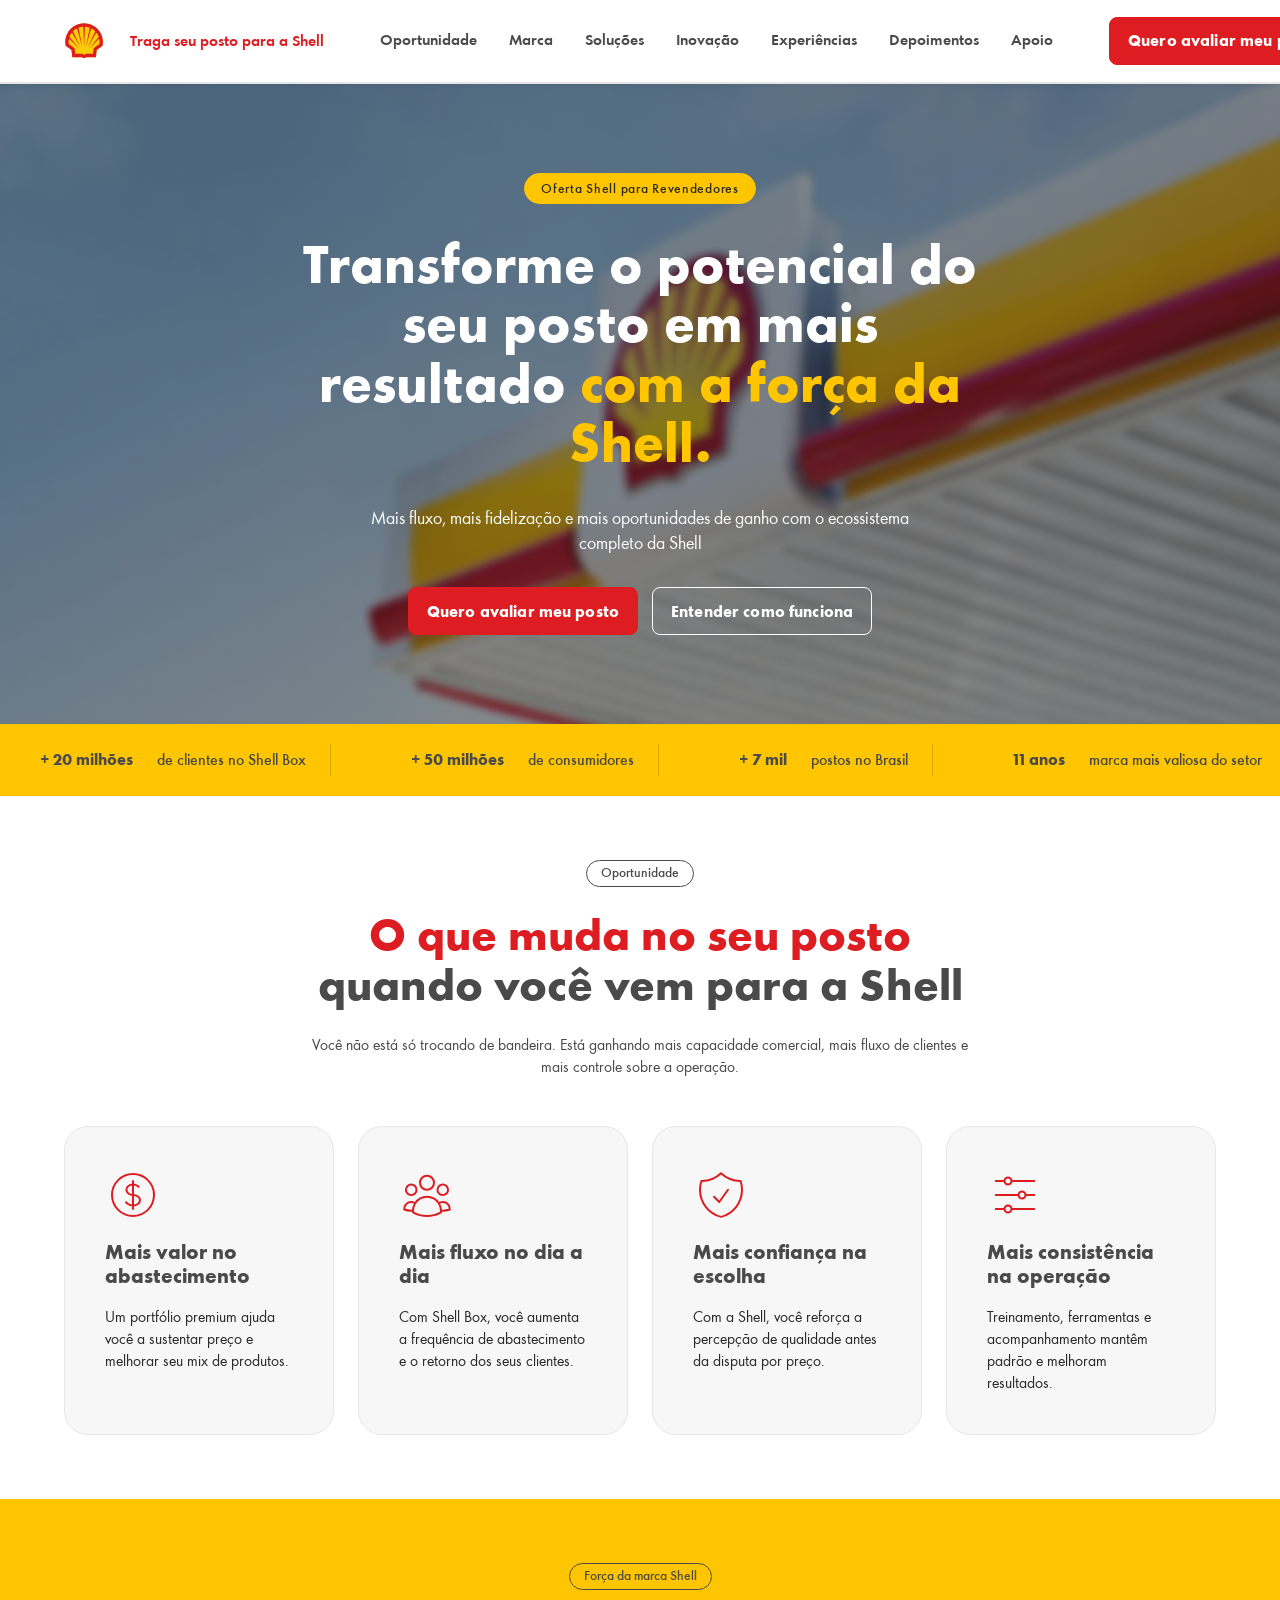
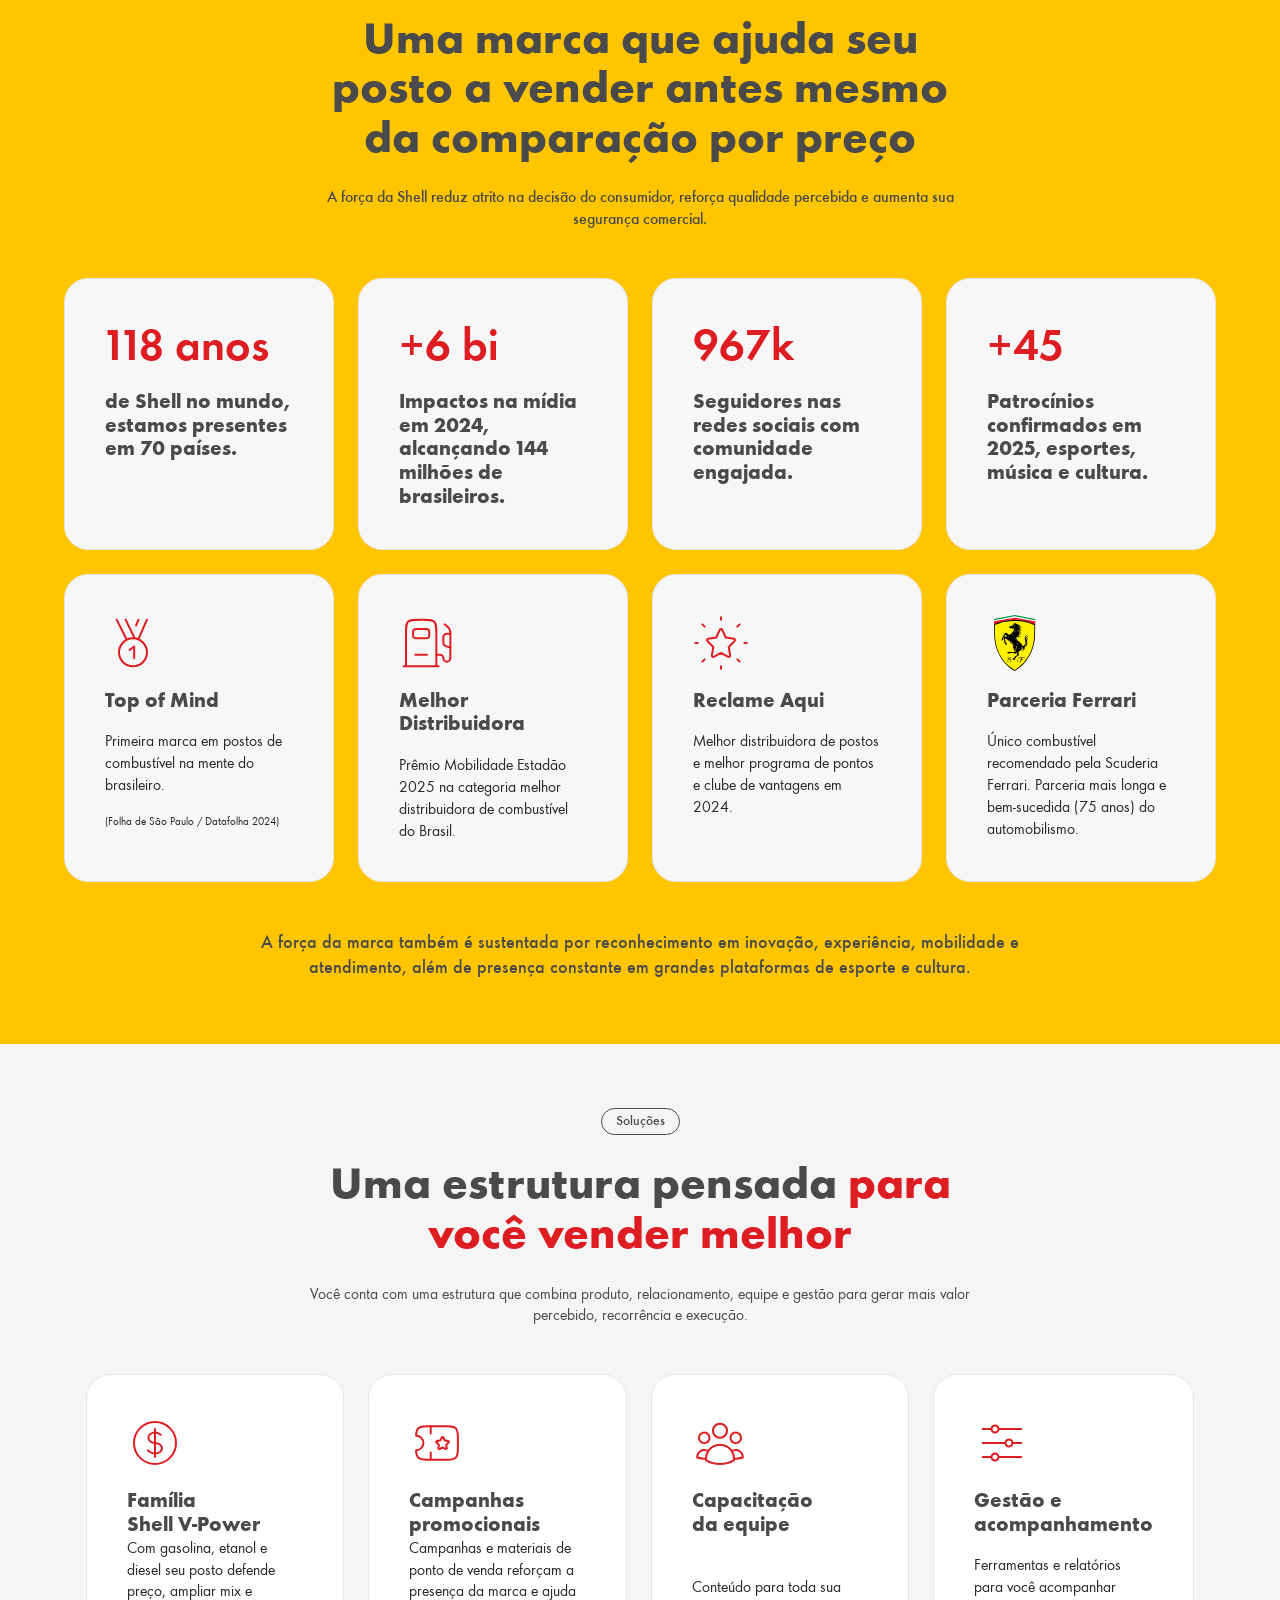
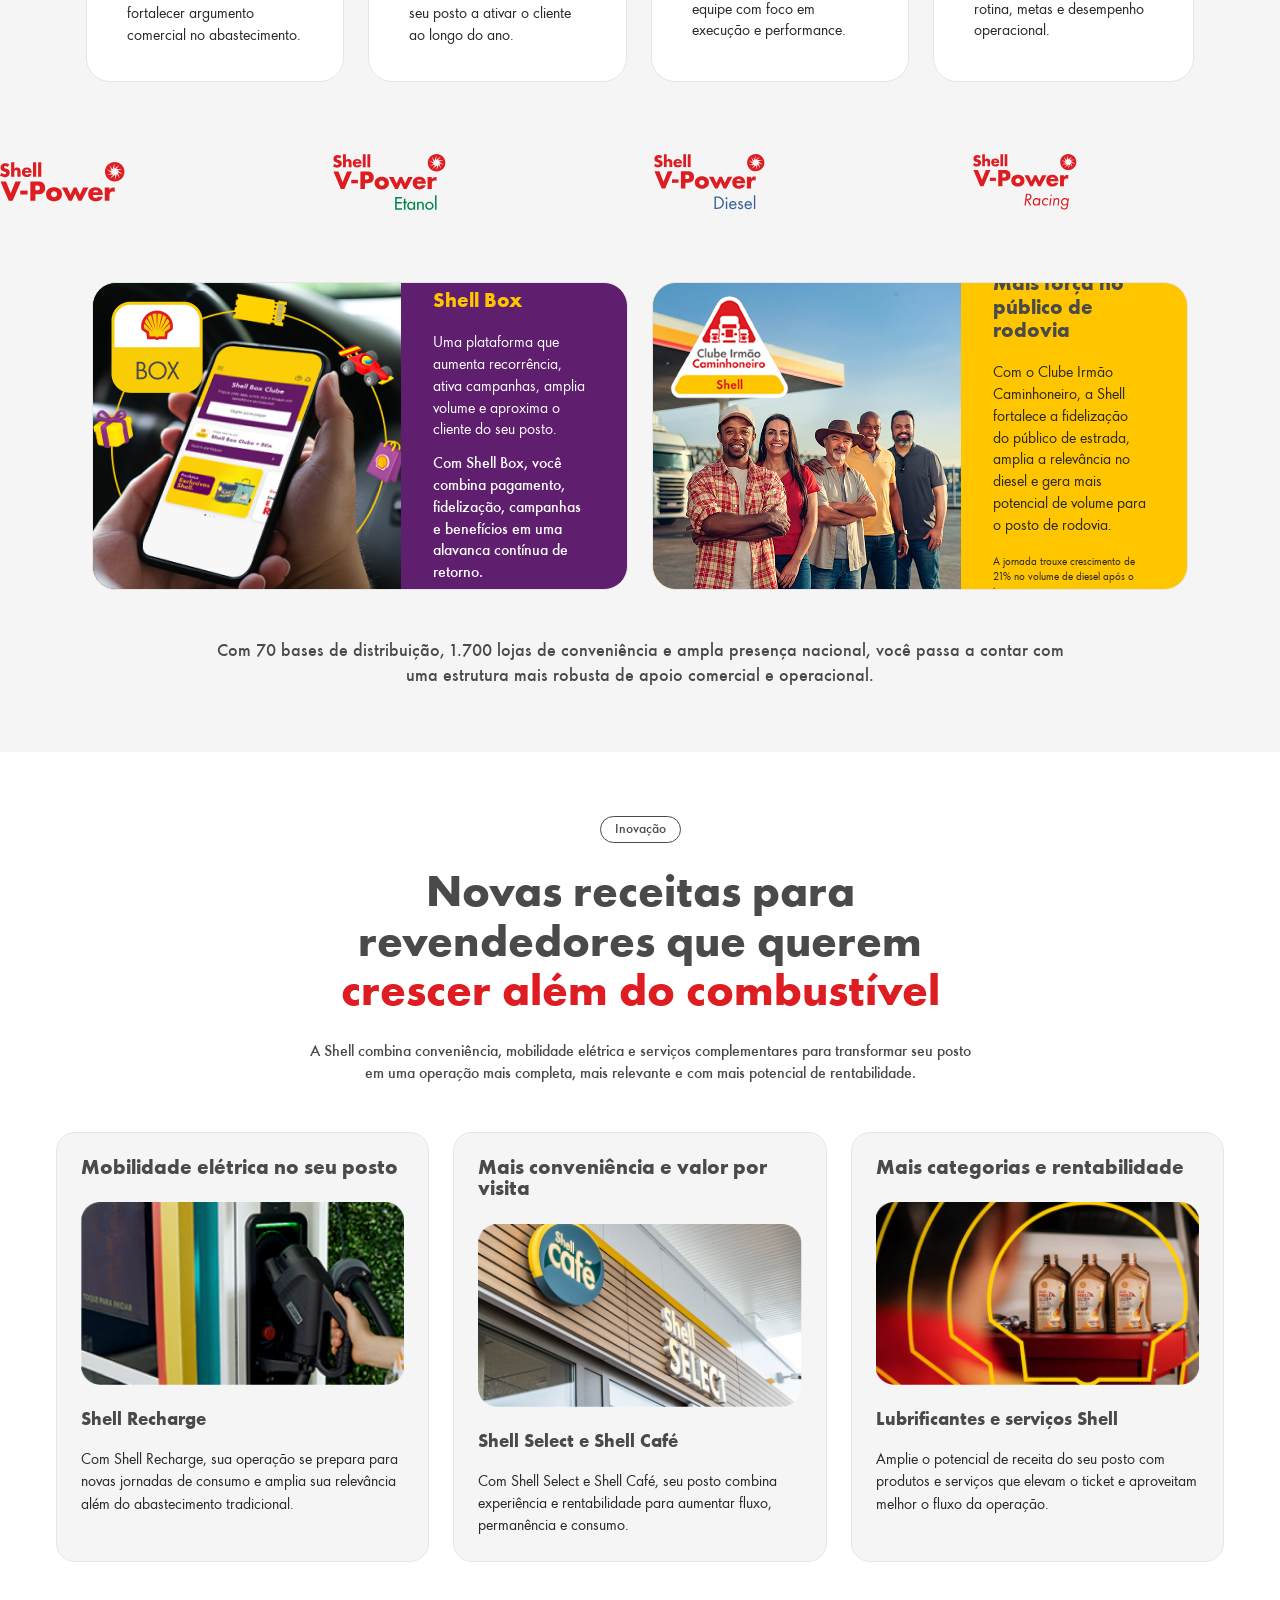
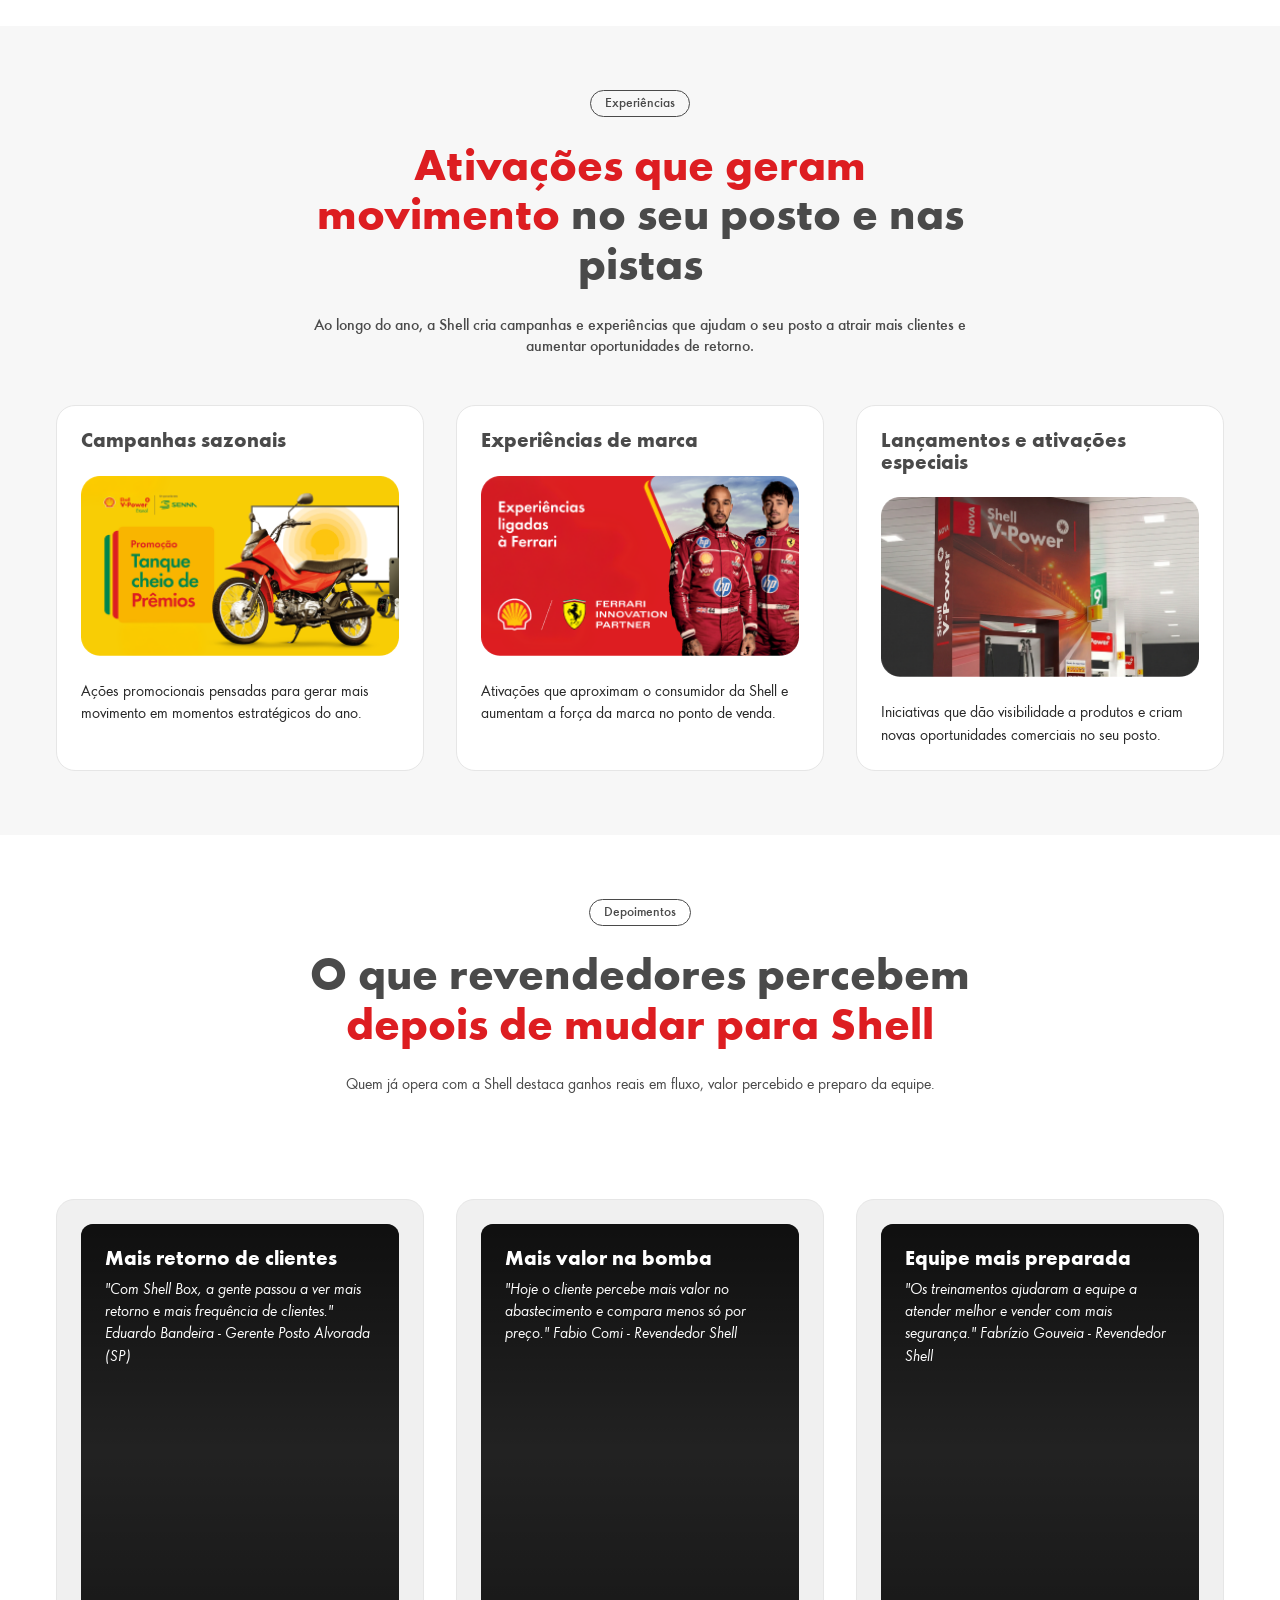
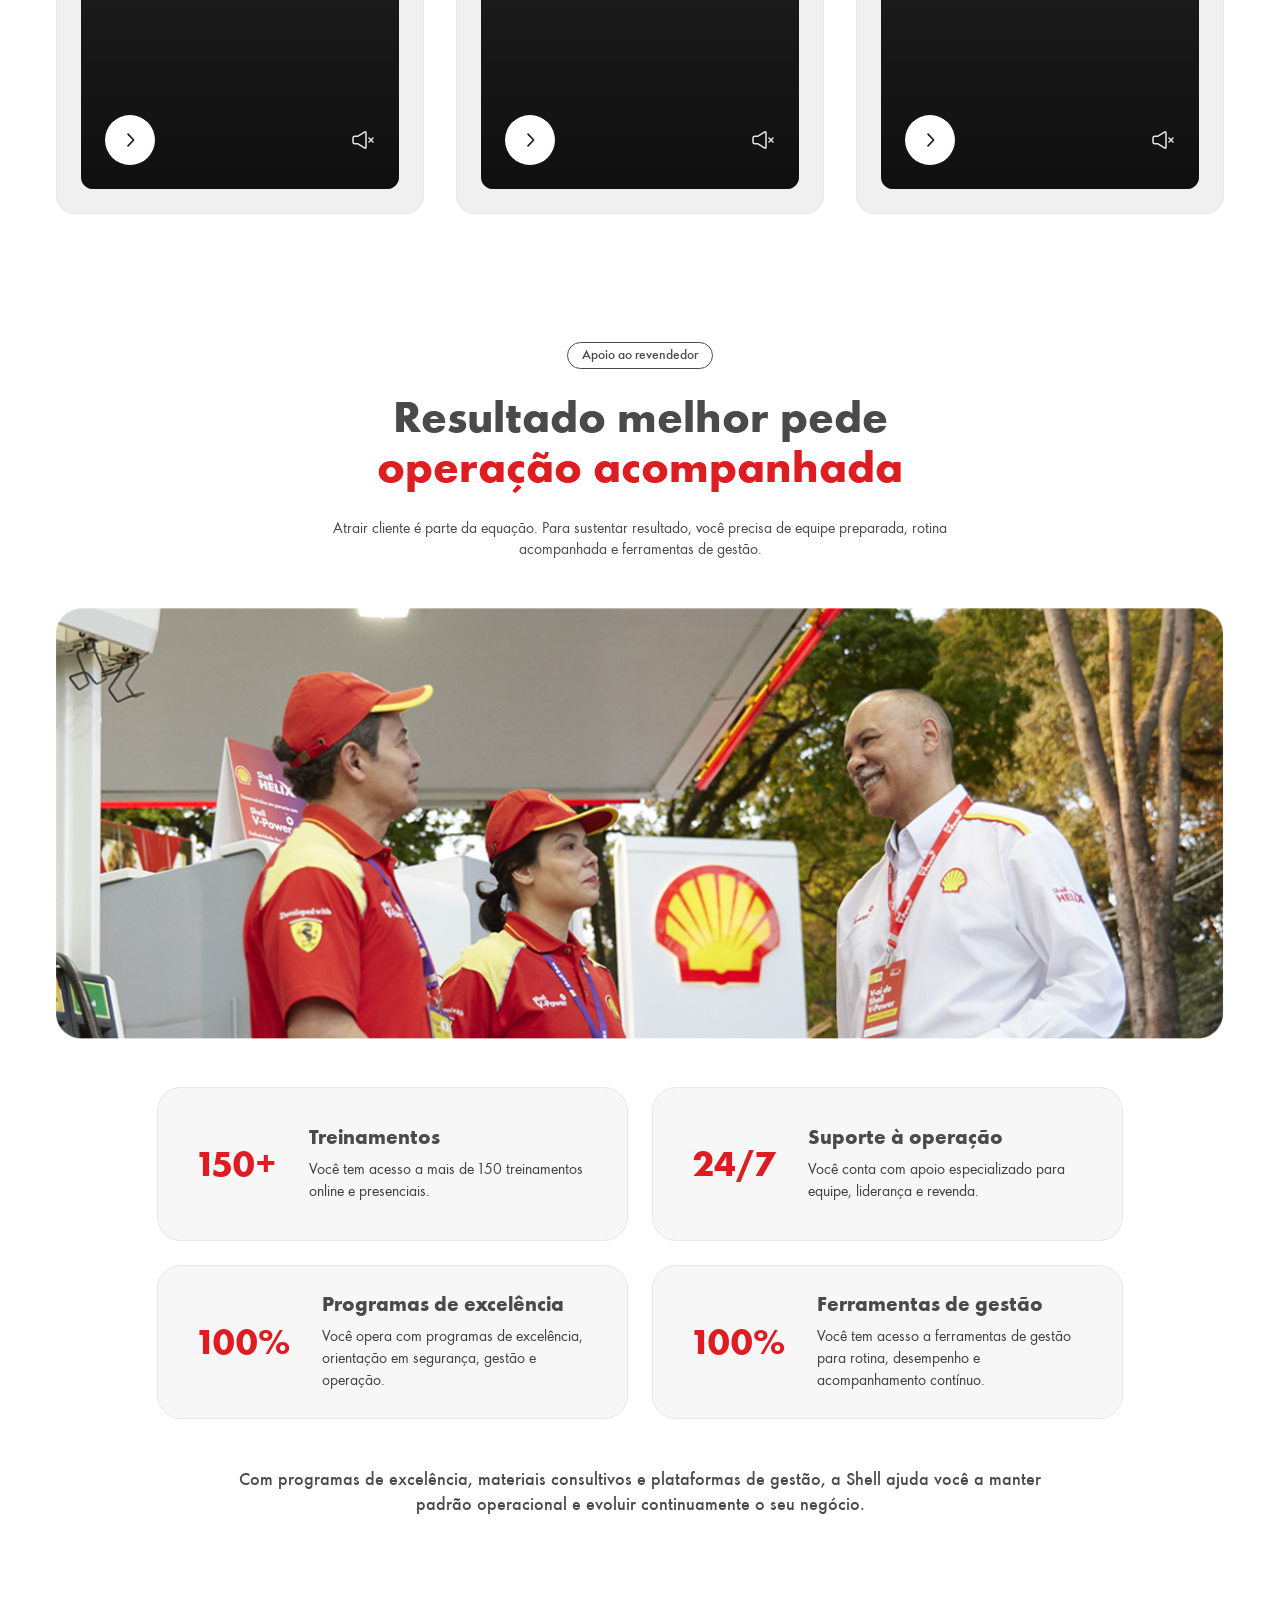
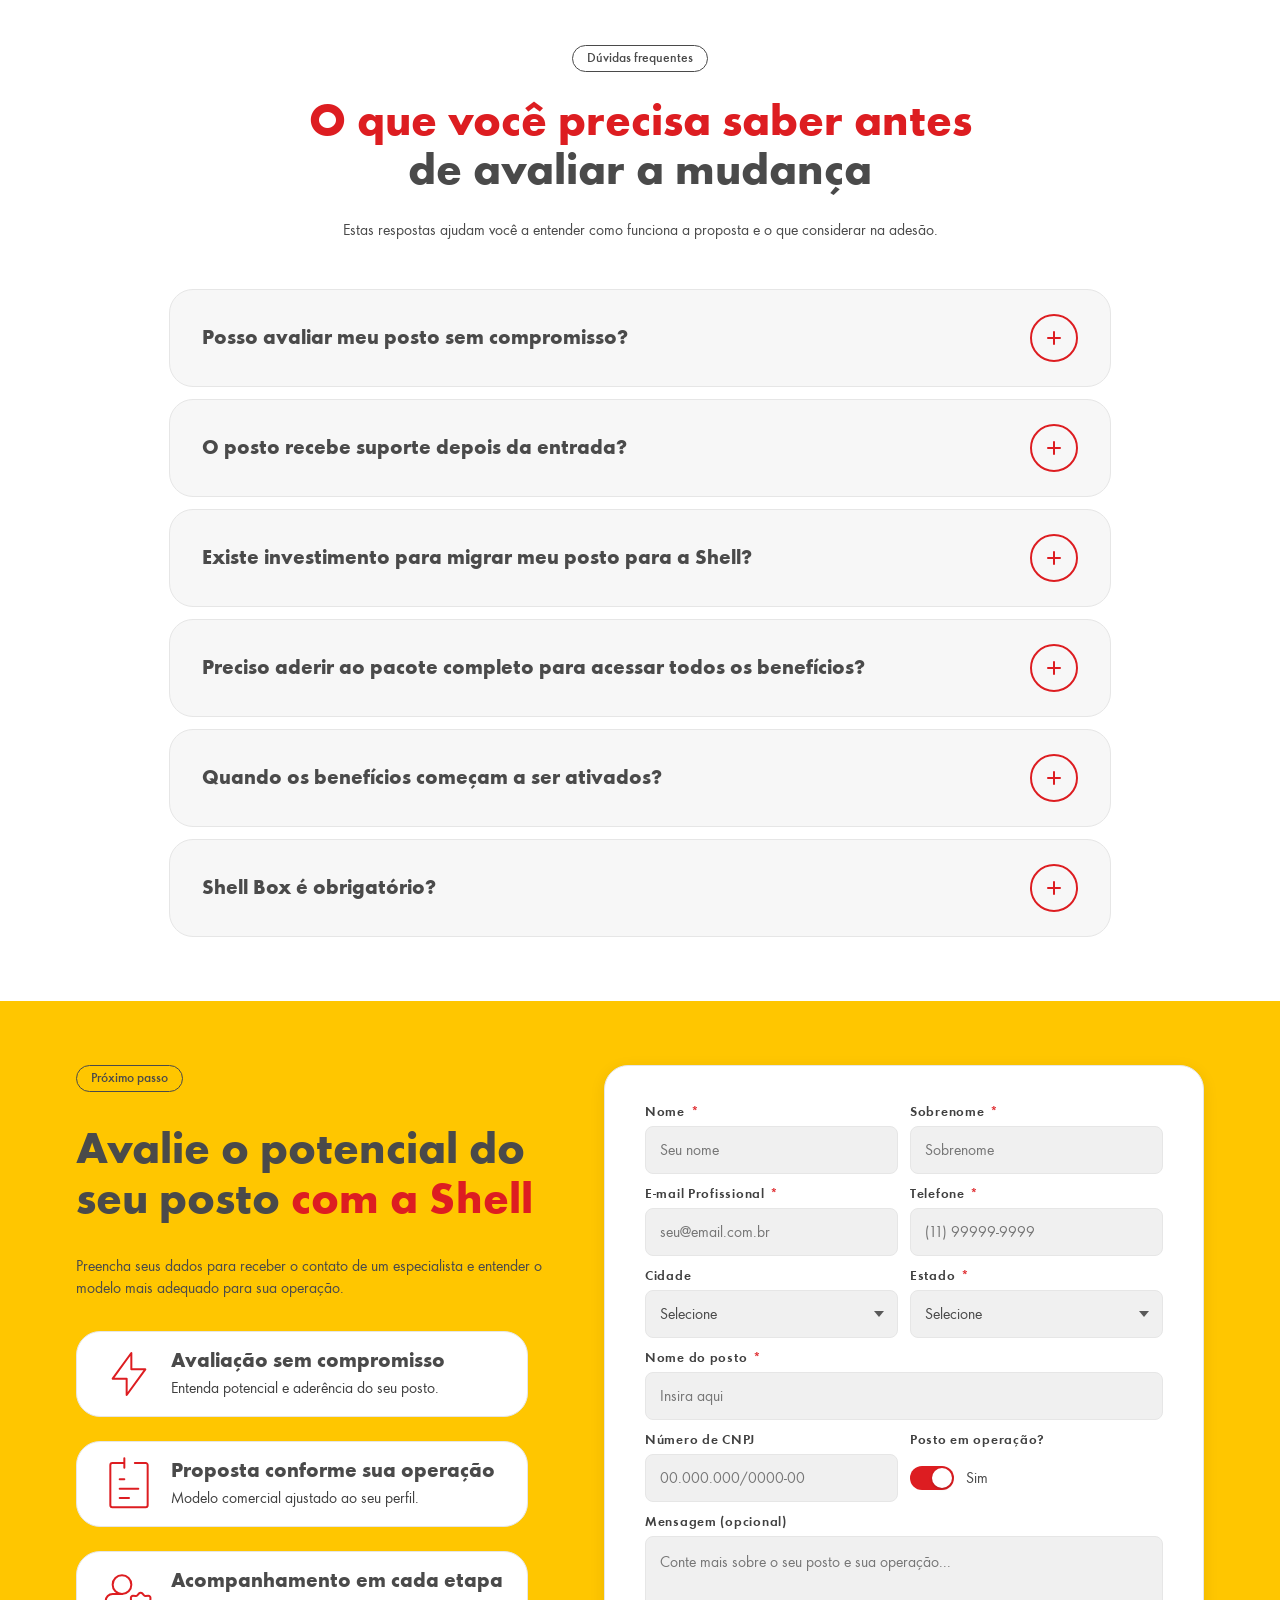
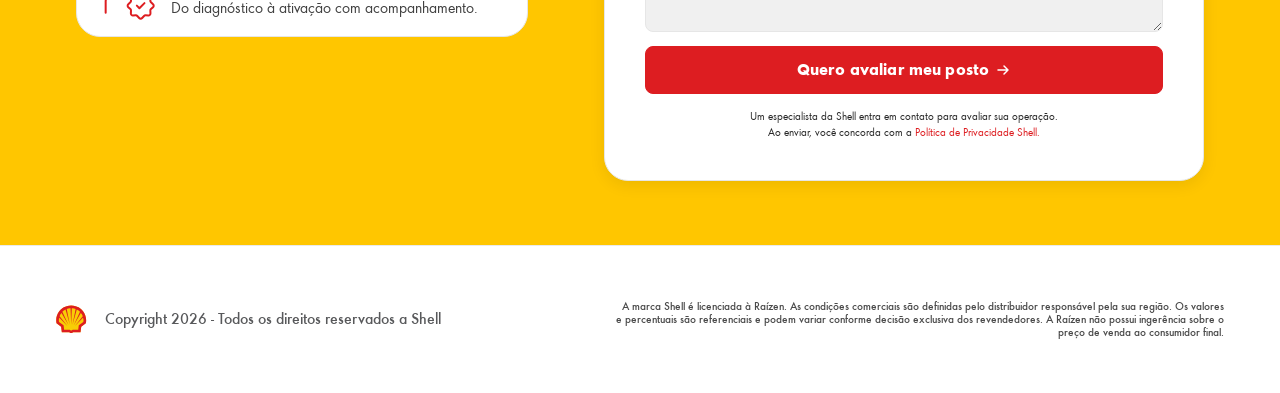
==== commit fbb756a7: "Add files via upload" ====
--- a/index.html
+++ b/index.html
@@ -49,6 +49,12 @@
     }
 
     /* ── NAV — mobile hamburger (oculto por padrão no desktop) ── */
+    .nav-right {
+      display: flex;
+      align-items: center;
+      gap: var(--sp-12);
+      flex-shrink: 0;
+    }
     .nav-hamburger {
       display: none;
       flex-direction: column;
@@ -57,6 +63,8 @@
       padding: 8px;
       background: none;
       border: none;
+      z-index: 101;
+      position: relative;
     }
     .nav-hamburger span {
       display: block;
@@ -218,11 +226,11 @@
     .hero-footer .marquee-item strong {
       font-family: var(--font-heading);
       font-weight: 700;
-      font-size: var(--text-18);
-      color: var(--red-100);
-      text-transform: lowercase;
-      display: block;
-      line-height: 1;
+      font-size: inherit;
+      color: var(--gray-700);
+      text-transform: none;
+      display: inline;
+      line-height: inherit;
     }
     .hero-footer .marquee-sep {
       background: rgba(0,0,0,0.15);
@@ -960,29 +968,26 @@
     @media (max-width: 768px) {
 
       /* Nav */
-      .nav       { padding: 0 var(--sp-18); }
-      .nav-brand { display: none; }
-      #nav-cta-desktop {
-        font-size: 12px;
-        padding: 0 12px;
-        height: 38px;
-        animation: none;
-        box-shadow: none;
-      }
+      .nav          { padding: 0 var(--sp-18); }
+      .nav-brand    { display: none; }
+      .nav-hamburger  { display: flex !important; }
+      #nav-cta-desktop { font-size: 11px; padding: 0 10px; height: 36px; white-space: nowrap; animation: none; box-shadow: none; }
 
       /* Hero */
       .hero-body    { height: 480px; }
       .hero-content { padding: 0 var(--sp-24); gap: var(--sp-24); }
-      .hero-h1      { font-size: 28px; }
+      .hero-h1      { font-size: 32px; }
       .hero-sub     { font-size: 13px; }
+      .hero-footer  { height: 88px; }
+      .hero-footer .marquee-item { font-size: 14px; }
 
       /* Layout — valores conservadores */
       .lp-container  { padding: 0 var(--sp-24); gap: var(--sp-40); }
       .lp-section    { padding: 48px 0; }
-      .lp-h2         { font-size: 26px; }
+      .lp-h2         { font-size: 28px; }
       .lp-title-block { gap: var(--sp-18); }
-      .lp-desc        { font-size: 13px; }
-      .lp-desc-lg     { font-size: 13px; }
+      .lp-desc        { font-size: 14px; }
+      .lp-desc-lg     { font-size: 14px; }
 
       /* Grids → 1 coluna */
       .lp-pillars-4  { grid-template-columns: 1fr; }
@@ -991,7 +996,7 @@
       /* Pillars: reduzir ícone e padding com moderação */
       .pillar        { padding: var(--sp-24); gap: var(--sp-14); }
       .pillar-icon   { width: 40px; height: 40px; }
-      .pillar-title  { font-size: 16px; }
+      .pillar-title  { font-size: 17px; }
       .pillar-desc   { font-size: 13px; }
       .pillar-number { font-size: 32px; }
 
@@ -1002,12 +1007,13 @@
       .mstrip-title   { font-size: 16px; }
 
       /* Marquee footer do hero */
-      .hero-footer .marquee-item        { font-size: 11px; gap: var(--sp-12); }
-      .hero-footer .marquee-item strong { font-size: 14px; }
+      .hero-footer .marquee-item        { font-size: 13px; gap: var(--sp-12); }
+      .hero-footer .marquee-item strong { font-size: 16px; }
 
       /* Contato */
-      .contato-bullets      { gap: var(--sp-14); }
-      .contato-bullet       { padding: var(--sp-12) var(--sp-18); gap: var(--sp-12); }
+      .contato-left         { width: 100%; }
+      .contato-bullets      { gap: var(--sp-14); width: 100%; }
+      .contato-bullet       { padding: var(--sp-12) var(--sp-18); gap: var(--sp-12); width: 100%; box-sizing: border-box; }
       .contato-bullet-icon  { width: 40px; height: 40px; }
       .contato-bullet-title { font-size: 15px; }
       .contato-bullet-desc  { font-size: 13px; }
@@ -1027,37 +1033,40 @@
     @media (max-width: 480px) {
 
       /* Nav */
-      .nav               { height: 64px; }
+      .nav               { height: 64px; padding: 0 var(--sp-14); }
       .nav-mobile-drawer { inset: 64px 0 0 0; }
+      .nav-hamburger     { display: flex !important; }
+      #nav-cta-desktop   { font-size: 11px; padding: 0 10px; height: 34px; }
 
       /* Hero */
       .hero-body    { height: 440px; }
       .hero-content { padding: 0 var(--sp-18); gap: var(--sp-18); }
-      .hero-h1      { font-size: 24px; }
       .hero-sub     { font-size: 13px; }
+      .hero-footer  { height: 96px; }
+      .hero-footer .marquee-item { font-size: 14px; }
       .hero-kicker  { display: none; }
-      .hero-ctas    { flex-direction: column; width: 100%; gap: var(--sp-8); }
-      .hero-ctas .btn { width: 100%; justify-content: center; height: 44px; }
+      .hero-ctas    { flex-direction: column; align-items: center; width: 100%; gap: var(--sp-8); }
+      .hero-ctas .btn { width: 100%; max-width: 280px; justify-content: center; height: 44px; }
 
       /* Layout */
-      .lp-section    { padding: 32px 0; }
-      .lp-container  { padding: 0 var(--sp-18); gap: var(--sp-32); }
-      .lp-h2         { font-size: 22px; }
+      .lp-section    { padding: 40px 0; }
+      .lp-container  { padding: 0 var(--sp-18); gap: var(--sp-24); }
+      .lp-h2         { font-size: 26px; }
       .lp-title-block { gap: var(--sp-14); }
 
       /* Pillars */
       .pillar        { padding: var(--sp-18); gap: var(--sp-12); }
       .pillar-icon   { width: 36px; height: 36px; }
-      .pillar-title  { font-size: 15px; }
-      .pillar-number { font-size: 28px; }
+      .pillar-title  { font-size: 16px; }
+      .pillar-number { font-size: 30px; }
 
       /* Depoimentos */
       .dep-grid { max-width: 100%; }
 
       /* Contato */
-      .contato-fbox    { padding: var(--sp-18); }
-      .contato-bullet  { padding: var(--sp-10) var(--sp-14); }
-      .contato-bullet-icon { width: 36px; height: 36px; }
+      .contato-fbox    { padding: 20px; gap: 12px; }
+      .contato-bullet  { padding: 14px 16px; gap: 14px; }
+      .contato-bullet-icon { width: 40px; height: 40px; }
 
       /* Footer */
       .lp-footer-logo       { width: 24px; height: 22px; }
@@ -1067,8 +1076,7 @@
 
     /* ── 360px: mobile compacto ── */
     @media (max-width: 360px) {
-      .hero-h1      { font-size: 21px; }
-      .lp-h2        { font-size: 20px; }
+      .lp-h2        { font-size: 24px; }
       .lp-container { padding: 0 var(--sp-14); }
     }
 
@@ -1104,18 +1112,11 @@
     }
 
     /* ── Toggle switch — campo Posto em Operação? ── */
-    .fg-toggle {
-      display: flex;
-      align-items: center;
-      justify-content: flex-start;
-      padding-top: 24px;
-    }
-    .fg-toggle-label {
+    .fg-toggle-wrap {
       display: flex;
       align-items: center;
       gap: 12px;
-      cursor: pointer;
-      user-select: none;
+      height: 48px;
     }
     .toggle-input {
       position: absolute;
@@ -1460,7 +1461,7 @@
       </div>
 
 
-      <div style="display:flex;align-items:center;gap:var(--sp-12);flex-shrink:0;">
+      <div class="nav-right" style="display:flex;align-items:center;gap:var(--sp-12);flex-shrink:0;">
 
 
         <a href="#s-contato" class="btn btn-red btn-pulse" id="nav-cta-desktop">
@@ -1487,6 +1488,7 @@
       <a href="#s-vantagens"   class="nav-link">Experiências</a>
       <a href="#s-depoimentos" class="nav-link">Depoimentos</a>
       <a href="#s-apoio"       class="nav-link">Apoio</a>
+      <a href="#s-contato" class="btn btn-red btn-pulse" style="margin-top:8px;width:100%;justify-content:center;">Quero avaliar meu posto</a>
     </div>
   </header>
 
@@ -1527,7 +1529,7 @@
 
 
         <div class="hero-ctas">
-          <a href="#s-contato" class="btn btn-red">Quero avaliar meu posto</a>
+          <a href="#s-contato" class="btn btn-red btn-pulse">Quero avaliar meu posto</a>
           <a href="#s-valor"   class="btn btn-outline-white">Entender como funciona</a>
         </div>
 
@@ -2187,12 +2189,13 @@
                 <label class="fg-label" for="c-cnpj">Número de CNPJ</label>
                 <input class="input" id="c-cnpj" type="text" placeholder="00.000.000/0000-00">
               </div>
-              <div class="fg fg-toggle">
-                <label class="fg-toggle-label" for="c-operacao">
-                  <input class="toggle-input" id="c-operacao" type="checkbox" role="switch" aria-label="Posto em Operação?">
-                  <label class="toggle-text">Posto em operação?</label>
-                  <span class="toggle-track"><span class="toggle-thumb"></span>
-                </label>
+              <div class="fg">
+                <span class="fg-label">Posto em operação?</span>
+                <div class="fg-toggle-wrap">
+                  <input class="toggle-input" id="c-operacao" type="checkbox" role="switch" checked aria-label="Posto em Operação?">
+                  <label class="toggle-track" for="c-operacao"><span class="toggle-thumb"></span></label>
+                  <label class="toggle-text" for="c-operacao">Sim</label>
+                </div>
               </div>
             </div>
 
@@ -2431,7 +2434,7 @@
           <path d="M16.8799 34.1661H7.31935L6.43335 27.08L0.63547 22.8632C0.383388 21.6231 0.255493 20.3609 0.255493 19.0949C0.255493 8.69653 8.69653 0.255493 19.0949 0.255493C29.4933 0.255493 37.9343 8.69468 37.9343 19.0949C37.9343 20.3609 37.8064 21.6231 37.5543 22.8632L31.7565 27.08L30.8705 34.1661H21.3099L20.7575 34.5664C20.2738 34.9186 19.6917 35.1077 19.0949 35.1077C18.4981 35.1077 17.9161 34.9186 17.4323 34.5664L16.8799 34.1661Z" fill="#F8CD05"/>
           <path d="M19.0949 0.255493C8.69653 0.255493 0.255493 8.69468 0.255493 19.0949C0.255493 20.3609 0.383388 21.6231 0.63547 22.8632L6.43335 27.08L7.31935 34.1661H16.8799L17.4323 34.5664C17.9161 34.9186 18.4981 35.1077 19.0949 35.1077C19.6917 35.1077 20.2738 34.9186 20.7575 34.5664L21.3099 34.1661H30.8705L31.7565 27.08L37.5543 22.8632C37.8064 21.6231 37.9343 20.3609 37.9343 19.0949C37.9343 8.69653 29.4933 0.255493 19.0949 0.255493ZM33.9418 15.8308C34.4015 16.8577 34.6369 17.9698 34.6369 19.0949C34.6369 19.7677 34.5535 20.4387 34.3829 21.0912L28.6592 25.2542L27.9567 30.8686H21.0078L19.979 31.6156C19.7214 31.8028 19.41 31.9048 19.0931 31.9048C18.7761 31.9048 18.4647 31.8047 18.2071 31.6156L17.1783 30.8686H10.2294L9.52692 25.2542L3.80317 21.0912C3.63636 20.4387 3.5511 19.7677 3.5511 19.0949C3.5511 17.9698 3.78835 16.8577 4.24617 15.8308L14.3795 26.0772L4.52791 13.9161C4.9153 12.3387 5.77349 10.9152 6.98756 9.83832L15.8197 25.08L7.99404 8.39255C9.00607 7.04503 10.4185 6.05338 12.0273 5.55478L17.4267 24.4739L13.4824 4.77443C14.6816 4.09789 16.0366 3.74201 17.4156 3.74201C17.7066 3.74201 17.9976 3.75869 18.2886 3.7902L19.0931 24.2756L19.8975 3.7902C20.1866 3.75869 20.4777 3.74201 20.7705 3.74201C22.1477 3.74201 23.5045 4.09789 24.7037 4.77443L20.7594 24.4739L26.1588 5.55478C27.7676 6.05338 29.18 7.04503 30.1939 8.39255L22.3683 25.08L31.1985 9.83832C32.4145 10.9171 33.2727 12.3387 33.6601 13.9161L23.8085 26.0772L33.9418 15.8308Z" fill="#DD1D21"/>
         </svg>
-        <span class="lp-footer-copyright">Copyright 2025 - Todos os direitos reservados a Shell</span>
+        <span class="lp-footer-copyright">Copyright 2026 - Todos os direitos reservados a Shell</span>
       </div>
 
 
--- a/shell-ds.css
+++ b/shell-ds.css
@@ -443,7 +443,7 @@
   font-family: var(--font-heading);
   font-size: var(--text-12);
   font-weight: 800;
-  text-transform: capitalize;
+  text-transform: none;
   letter-spacing: 0.06em;
   color: var(--dark-gray);
   line-height: 1;
